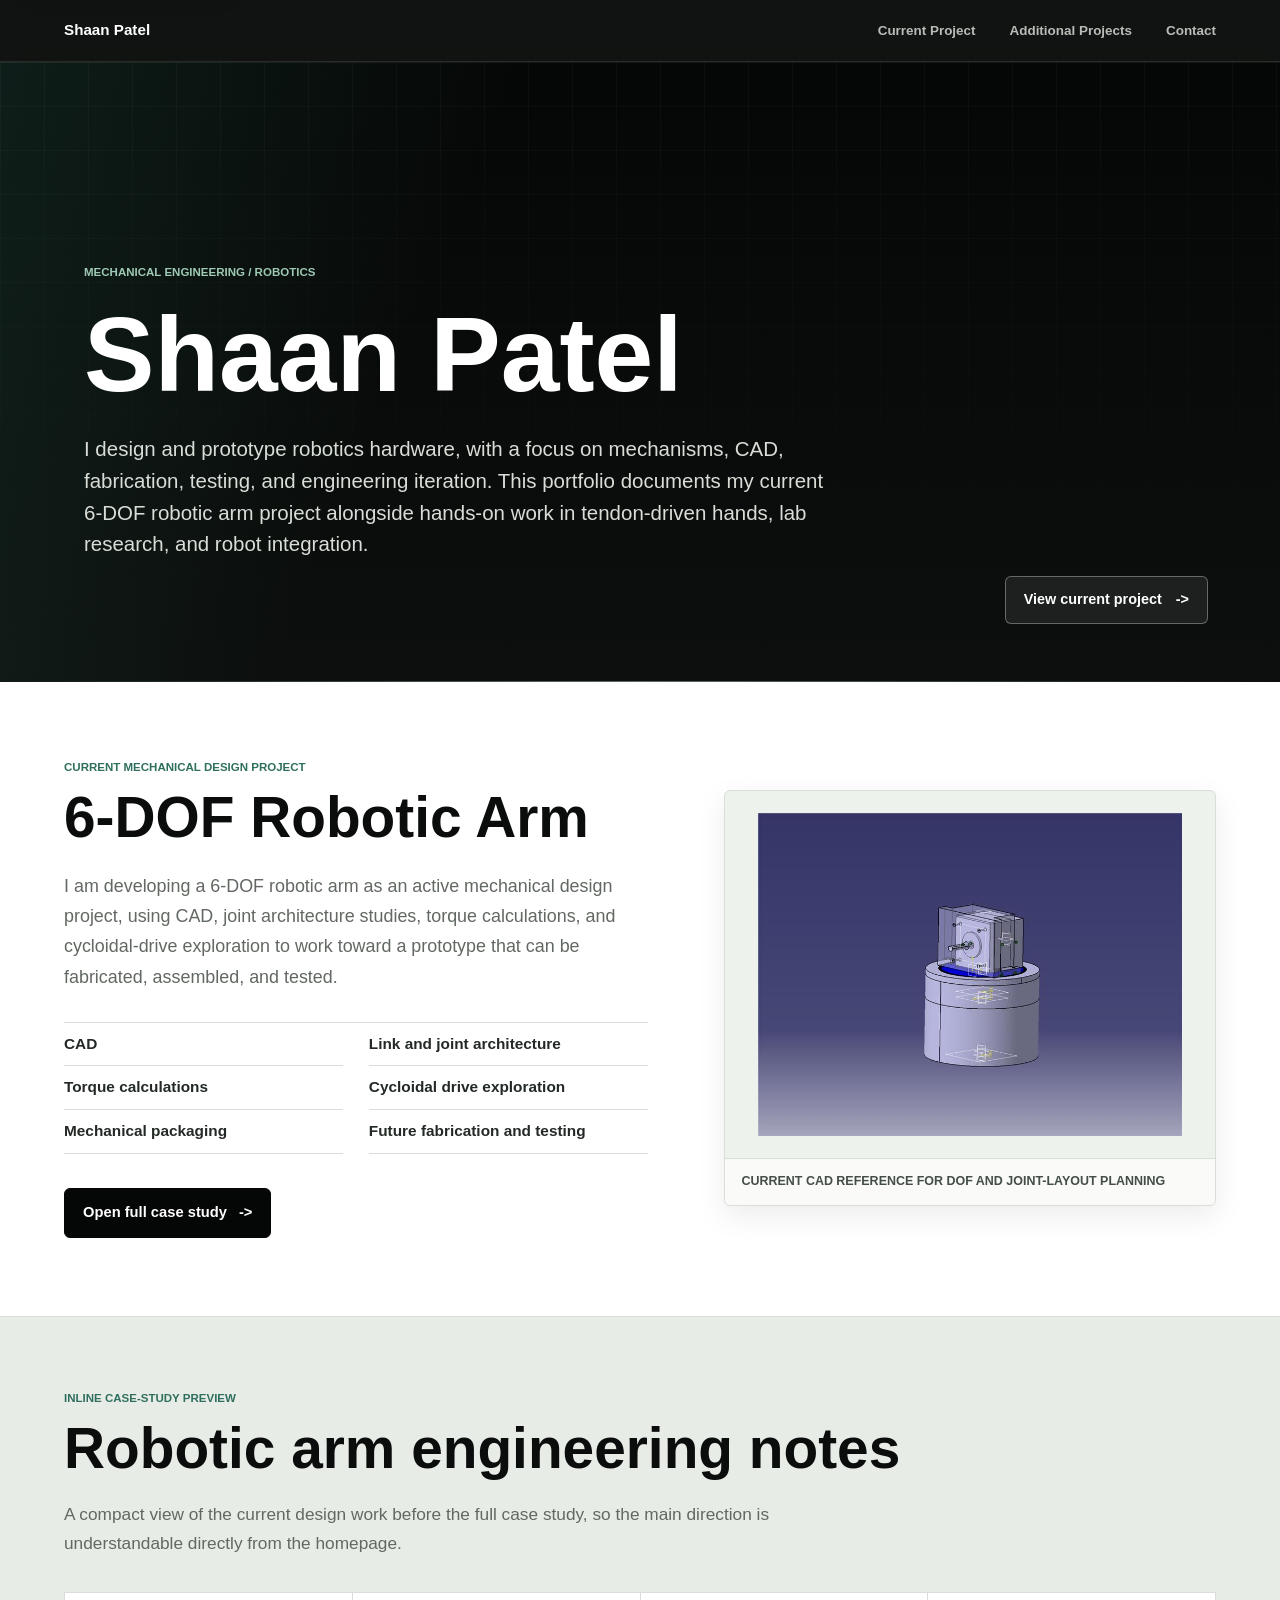
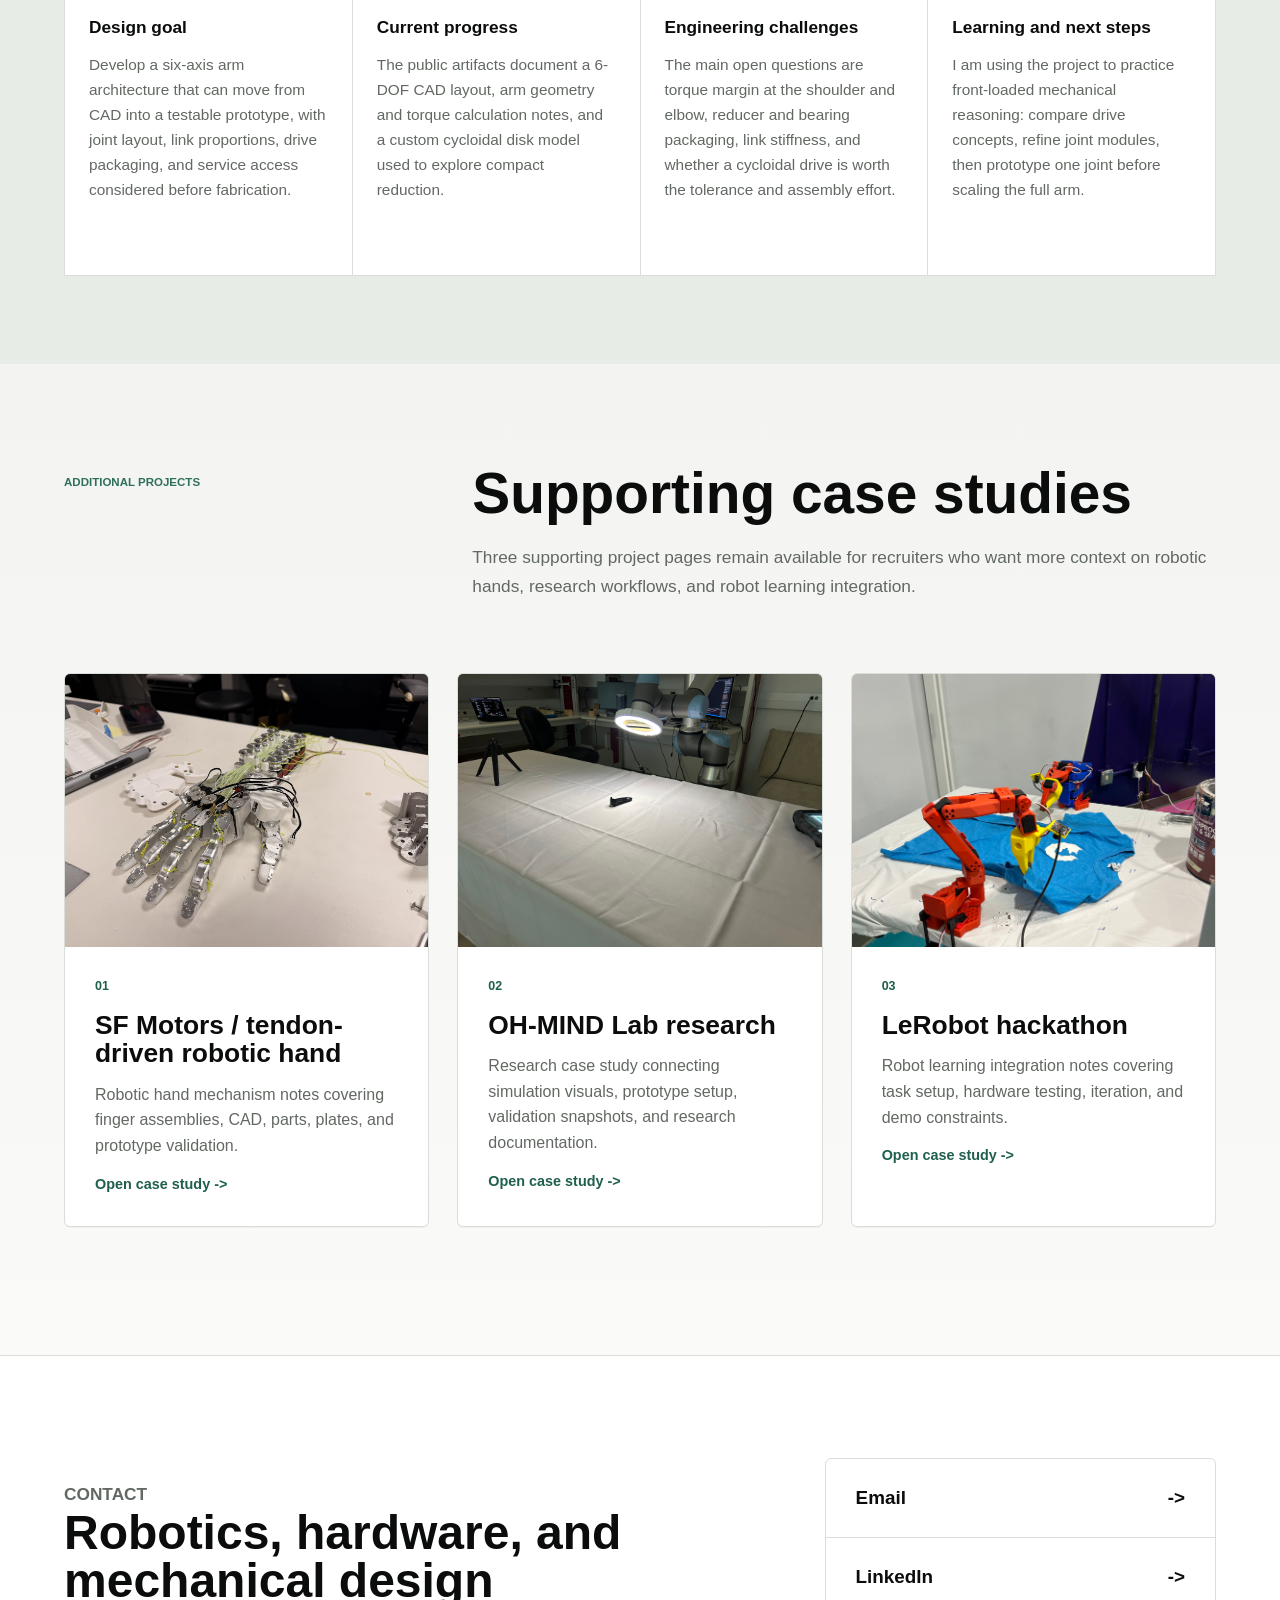
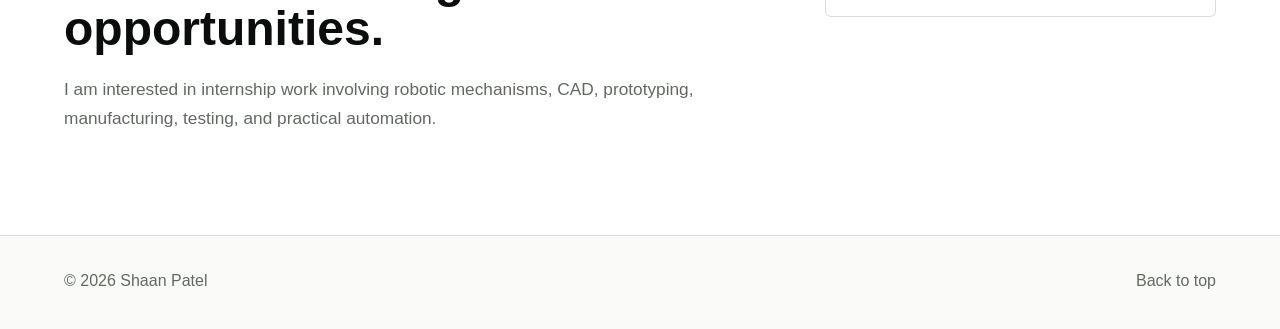
==== index.html @ ba76fd30 "fix skip link focus and soften current project wording" ====
<!doctype html>
<html lang="en">
  <head>
    <meta charset="utf-8">
    <meta name="viewport" content="width=device-width, initial-scale=1">
    <title>Shaan Patel | Robotics and Mechanical Engineering Portfolio</title>
    <meta
      name="description"
      content="Robotics and mechanical engineering portfolio for Summer 2026 internships, featuring a current 6-DOF robotic arm design study plus supporting robotic hand, lab research, and robot integration projects."
    >
    <meta name="author" content="Shaan Patel">
    <meta property="og:title" content="Shaan Patel Robotics and Mechanical Engineering Portfolio">
    <meta
      property="og:description"
      content="Project journal for robotics hardware, CAD, prototyping, manufacturing, testing, and robot mechanisms, led by a current 6-DOF robotic arm design study."
    >
    <meta property="og:type" content="website">
    <meta property="og:site_name" content="Shaan Patel Portfolio">
    <meta property="og:image" content="assets/robotic-arm-dof.png">
    <meta property="og:image:alt" content="CAD model showing the degree-of-freedom layout for a robotic arm">
    <meta name="twitter:card" content="summary_large_image">
    <meta name="twitter:title" content="Shaan Patel Robotics and Mechanical Engineering Portfolio">
    <meta
      name="twitter:description"
      content="Robotics hardware, CAD, prototyping, testing, and project case studies for mechanical engineering internships, led by a 6-DOF robotic arm design study."
    >
    <meta name="twitter:image" content="assets/robotic-arm-dof.png">
    <meta name="twitter:image:alt" content="CAD model showing the degree-of-freedom layout for a robotic arm">
    <link rel="stylesheet" href="styles.css?v=20260520-1">
  </head>
  <body class="home-page">
    <a class="skip-link" href="#featured-title">Skip to featured project</a>
    <header class="site-header dark-header" data-header>
      <a class="brand" href="#top" aria-label="Shaan Patel home">
        <span>Shaan Patel</span>
      </a>
      <nav class="nav-links" aria-label="Primary navigation">
        <a href="#featured-title">Current Project</a>
        <a href="#projects">Additional Projects</a>
        <a href="#contact">Contact</a>
      </nav>
    </header>

    <main id="top">
      <section class="intro intro-dark" aria-labelledby="intro-title">
        <div class="intro-copy">
          <p class="intro-label">Mechanical engineering / robotics </p>
          <h1 id="intro-title">Shaan Patel</h1>
          <p>
            I design and prototype robotics hardware, with a focus on
            mechanisms, CAD, fabrication, testing, and engineering iteration.
            This portfolio documents my current 6-DOF robotic arm project
            alongside hands-on work in tendon-driven hands, lab research, and
            robot integration.
          </p>
        </div>
        <a class="intro-cta" href="#featured-title">View current project <span aria-hidden="true">-&gt;</span></a>
      </section>

      <section class="featured-project" id="featured-project" tabindex="-1" aria-labelledby="featured-title">
        <div class="featured-project-inner">
          <div class="featured-project-copy">
            <p class="section-kicker">Current mechanical design project</p>
            <h2 id="featured-title" tabindex="-1">6-DOF Robotic Arm</h2>
            <p class="featured-summary">
              I am developing a 6-DOF robotic arm as an active mechanical design
              project, using CAD, joint architecture studies, torque
              calculations, and cycloidal-drive exploration to work toward a
              prototype that can be fabricated, assembled, and tested.
            </p>
            <ul class="focus-list" aria-label="Key engineering focus areas">
              <li>CAD</li>
              <li>Link and joint architecture</li>
              <li>Torque calculations</li>
              <li>Cycloidal drive exploration</li>
              <li>Mechanical packaging</li>
              <li>Future fabrication and testing</li>
            </ul>
            <a class="button-link" href="projects/robotic-arm.html">Open full case study <span aria-hidden="true">-&gt;</span></a>
          </div>

          <figure class="featured-project-figure">
            <img
              src="assets/robotic-arm-dof.png"
              alt="CAD model showing the degree-of-freedom layout for a 6-DOF robotic arm"
              decoding="async"
            >
            <figcaption>Current CAD reference for DOF and joint-layout planning</figcaption>
          </figure>
        </div>
      </section>

      <section class="mini-case-study" aria-labelledby="mini-case-title">
        <div class="mini-case-inner">
          <div class="mini-case-heading">
            <p class="section-kicker">Inline case-study preview</p>
            <h2 id="mini-case-title">Robotic arm engineering notes</h2>
            <p>
              A compact view of the current design work before the full case
              study, so the main direction is understandable directly from the
              homepage.
            </p>
          </div>

          <div class="mini-case-grid">
            <article class="mini-case-item">
              <h3>Design goal</h3>
              <p>
                Develop a six-axis arm architecture that can move from CAD into
                a testable prototype, with joint layout, link proportions, drive
                packaging, and service access considered before fabrication.
              </p>
            </article>

            <article class="mini-case-item">
              <h3>Current progress</h3>
              <p>
                The public artifacts document a 6-DOF CAD layout, arm geometry
                and torque calculation notes, and a custom cycloidal disk model
                used to explore compact reduction.
              </p>
            </article>

            <article class="mini-case-item">
              <h3>Engineering challenges</h3>
              <p>
                The main open questions are torque margin at the shoulder and
                elbow, reducer and bearing packaging, link stiffness, and whether
                a cycloidal drive is worth the tolerance and assembly effort.
              </p>
            </article>

            <article class="mini-case-item">
              <h3>Learning and next steps</h3>
              <p>
                I am using the project to practice front-loaded mechanical
                reasoning: compare drive concepts, refine joint modules, then
                prototype one joint before scaling the full arm.
              </p>
            </article>
          </div>
        </div>
      </section>

      <section class="project-hub" id="projects" tabindex="-1" aria-labelledby="projects-title">
        <div class="section-heading">
          <p class="section-kicker">Additional projects</p>
          <h2 id="projects-title">Supporting case studies</h2>
          <p>
            Three supporting project pages remain available for recruiters who
            want more context on robotic hands, research workflows, and robot
            learning integration.
          </p>
        </div>

        <div class="project-card-grid">
          <a
            class="project-card"
            href="projects/sf-motors.html"
            aria-labelledby="sf-motors-card-title"
            aria-describedby="sf-motors-card-summary"
          >
            <figure>
              <img
                src="assets/sf-motors-prototype.png"
                alt="Tendon-driven robotic hand prototype on a workbench"
                loading="lazy"
                decoding="async"
              >
            </figure>
            <div class="project-card-copy">
              <span class="project-index">01</span>
              <h3 id="sf-motors-card-title">SF Motors / tendon-driven robotic hand</h3>
              <p id="sf-motors-card-summary">Robotic hand mechanism notes covering finger assemblies, CAD, parts, plates, and prototype validation.</p>
              <span class="project-card-link">Open case study <span aria-hidden="true">-&gt;</span></span>
            </div>
          </a>

          <a
            class="project-card"
            href="projects/omni-lab.html"
            aria-labelledby="omni-lab-card-title"
            aria-describedby="omni-lab-card-summary"
          >
            <figure>
              <img
                src="assets/IMG_1234.jpg"
                alt="Robot workcell prototype setup for OH-MIND Lab research"
                loading="lazy"
                decoding="async"
              >
            </figure>
            <div class="project-card-copy">
              <span class="project-index">02</span>
              <h3 id="omni-lab-card-title">OH-MIND Lab research</h3>
              <p id="omni-lab-card-summary">Research case study connecting simulation visuals, prototype setup, validation snapshots, and research documentation.</p>
              <span class="project-card-link">Open case study <span aria-hidden="true">-&gt;</span></span>
            </div>
          </a>

          <a
            class="project-card"
            href="projects/lerobot-hackathon.html"
            aria-labelledby="lerobot-card-title"
            aria-describedby="lerobot-card-summary"
          >
            <figure>
              <img
                src="assets/IMG_9678.jpg"
                alt="Robot arm workspace used for a LeRobot hackathon task setup"
                loading="lazy"
                decoding="async"
              >
            </figure>
            <div class="project-card-copy">
              <span class="project-index">03</span>
              <h3 id="lerobot-card-title">LeRobot hackathon</h3>
              <p id="lerobot-card-summary">Robot learning integration notes covering task setup, hardware testing, iteration, and demo constraints.</p>
              <span class="project-card-link">Open case study <span aria-hidden="true">-&gt;</span></span>
            </div>
          </a>
        </div>
      </section>

      <section class="contact-section" id="contact" aria-labelledby="contact-title">
        <div class="contact-grid">
          <div>
            <p class="section-kicker">Contact</p>
            <h2 id="contact-title">Robotics, hardware, and mechanical design opportunities.</h2>
            <p>
              I am interested in internship work involving robotic mechanisms,
              CAD, prototyping, manufacturing, testing, and practical automation.
            </p>
          </div>
          <div class="contact-links" aria-label="Contact links">
            <a href="mailto:patel.shaan@gmail.com" aria-label="Email Shaan Patel">Email <span aria-hidden="true">-&gt;</span></a>
            <a
              href="https://www.linkedin.com/in/shaan-patel-278252281/"
              target="_blank"
              rel="noopener noreferrer"
              aria-label="Shaan Patel on LinkedIn, opens in a new tab"
            >LinkedIn <span aria-hidden="true">-&gt;</span></a>
          </div>
        </div>
      </section>
    </main>

    <footer>
      <p>&copy; 2026 Shaan Patel</p>
      <a href="#top">Back to top</a>
    </footer>

    <script src="script.js?v=20260504-1"></script>
  </body>
</html>
---- styles.css ----
:root {
  color-scheme: light;
  --bg: #f3f4f1;
  --bg-alt: #e8ece7;
  --paper: #ffffff;
  --paper-soft: #fafbf8;
  --ink: #0b0d0c;
  --ink-soft: #232925;
  --muted: #626862;
  --muted-strong: #444d47;
  --line: #d9dfd8;
  --line-strong: #c2cbc2;
  --dark: #050706;
  --dark-soft: #111511;
  --dark-panel: #151a16;
  --dark-muted: #b7bdb6;
  --accent: #2f6f5e;
  --accent-strong: #1f5f4d;
  --accent-soft: #dce9e2;
  --shadow: 0 18px 44px rgba(11, 13, 12, 0.12);
  --shadow-soft: 0 10px 30px rgba(11, 13, 12, 0.08);
  --sans: Inter, Roboto, Arial, Helvetica, sans-serif;
  --page: 1240px;
  --measure: 72ch;
  --radius: 6px;
}

* {
  box-sizing: border-box;
}

html {
  scroll-behavior: smooth;
}

body {
  margin: 0;
  color: var(--ink);
  background: var(--bg);
  font-family: var(--sans);
  line-height: 1.6;
  text-rendering: optimizeLegibility;
  -webkit-font-smoothing: antialiased;
}

a {
  color: inherit;
}

a:focus-visible {
  outline: 3px solid var(--accent);
  outline-offset: 4px;
}

[tabindex="-1"]:focus {
  outline: none;
}

#featured-project,
#featured-title,
#projects,
#case-content {
  scroll-margin-top: 84px;
}

#featured-title {
  scroll-margin-top: 148px;
}

img {
  display: block;
  max-width: 100%;
}

.skip-link {
  position: fixed;
  top: 12px;
  left: clamp(16px, 4vw, 32px);
  z-index: 100;
  transform: translateY(-160%);
  border: 2px solid var(--accent);
  border-radius: var(--radius);
  padding: 10px 14px;
  color: var(--ink);
  background: var(--paper);
  box-shadow: var(--shadow-soft);
  font-size: 0.9rem;
  font-weight: 780;
  text-decoration: none;
}

.skip-link:focus-visible {
  transform: translateY(0);
}

.site-header {
  position: sticky;
  top: 0;
  z-index: 30;
  display: flex;
  align-items: center;
  justify-content: space-between;
  gap: 24px;
  min-height: 62px;
  padding: 0 clamp(20px, 5vw, 72px);
  border-bottom: 1px solid rgba(255, 255, 255, 0.1);
  color: #fff;
  background: rgba(5, 7, 6, 0.95);
  box-shadow: 0 1px 0 rgba(255, 255, 255, 0.04) !important;
  backdrop-filter: blur(16px);
}

.brand,
.nav-links a,
footer a,
.project-card,
.back-link,
.footer-link {
  text-decoration: none;
}

.brand {
  font-size: 0.95rem;
  font-weight: 750;
}

.nav-links {
  display: flex;
  flex-wrap: wrap;
  justify-content: flex-end;
  gap: clamp(18px, 3vw, 34px);
}

.nav-links a {
  color: var(--dark-muted);
  font-size: 0.84rem;
  font-weight: 750;
}

.nav-links a:hover,
.nav-links a:focus-visible {
  color: #fff;
}

.intro {
  position: relative;
  display: grid;
  min-height: clamp(560px, 76vh, 760px);
  overflow: hidden;
  isolation: isolate;
}

.intro-dark {
  color: #fff;
  background:
    linear-gradient(112deg, rgba(47, 111, 94, 0.22), transparent 34%),
    linear-gradient(180deg, #050706 0%, #0c0f0d 100%);
}

.intro-dark::before,
.case-header::before {
  position: absolute;
  inset: 0;
  z-index: -1;
  content: "";
  background-image:
    linear-gradient(rgba(255, 255, 255, 0.035) 1px, transparent 1px),
    linear-gradient(90deg, rgba(255, 255, 255, 0.035) 1px, transparent 1px);
  background-size: 44px 44px;
  mask-image: linear-gradient(180deg, rgba(0, 0, 0, 0.9), transparent 86%);
  pointer-events: none;
}

.intro-dark::after {
  position: absolute;
  right: 0;
  bottom: 0;
  left: 0;
  height: 1px;
  content: "";
  background: linear-gradient(90deg, transparent, rgba(191, 224, 207, 0.45), transparent);
}

.intro-copy {
  position: relative;
  z-index: 1;
  align-self: end;
  width: min(100%, var(--page));
  margin: 0 auto;
  padding: clamp(82px, 12vw, 136px) clamp(22px, 5vw, 72px) clamp(88px, 10vw, 122px);
}

.intro-label,
.section-kicker {
  margin: 0;
  color: var(--accent);
  font-size: 0.72rem;
  font-weight: 850;
  letter-spacing: 0;
  text-transform: uppercase;
}

.intro-dark .intro-label {
  color: #9ec9b5;
}

.intro h1,
.case-title h1 {
  max-width: 980px;
  margin: 0;
  font-size: 6.6rem;
  font-weight: 680;
  letter-spacing: 0;
  line-height: 0.96;
}

.intro h1 {
  margin-top: 22px;
}

.section-heading h2,
.contact-section h2 {
  margin: 0;
  font-size: 3.55rem;
  font-weight: 680;
  letter-spacing: 0;
  line-height: 1;
}

.intro p:not(.intro-label) {
  max-width: 760px;
  margin: 28px 0 0;
  color: #d9ddd7;
  font-size: 1.28rem;
  line-height: 1.55;
}

.intro-cta {
  position: absolute;
  right: clamp(22px, 6vw, 72px);
  bottom: clamp(28px, 5vw, 58px);
  z-index: 1;
  display: inline-flex;
  align-items: center;
  gap: 14px;
  min-height: 48px;
  border: 1px solid rgba(255, 255, 255, 0.32);
  border-radius: var(--radius);
  padding: 0 18px;
  color: #fff;
  background: rgba(255, 255, 255, 0.08);
  font-size: 0.9rem;
  font-weight: 780;
  text-decoration: none;
  transition: background 160ms ease, border-color 160ms ease, transform 160ms ease;
}

.intro-cta:hover,
.intro-cta:focus-visible {
  border-color: rgba(191, 224, 207, 0.68);
  background: rgba(255, 255, 255, 0.14);
  transform: translateY(-1px);
}

.home-page .intro {
  min-height: 620px;
}

.project-hub,
.featured-project,
.mini-case-study,
.contact-section,
footer,
.case-header,
.case-hero,
.case-content,
.case-footer {
  padding-inline: clamp(20px, 5vw, 72px);
}

.featured-project {
  padding-top: 76px;
  padding-bottom: 78px;
  border-bottom: 1px solid var(--line);
  background: var(--paper);
}

.featured-project-inner {
  display: grid;
  grid-template-columns: minmax(0, 0.95fr) minmax(320px, 0.8fr);
  gap: clamp(30px, 6vw, 78px);
  align-items: center;
  width: min(100%, var(--page));
  margin: 0 auto;
}

.featured-project-copy h2,
.mini-case-heading h2 {
  margin: 14px 0 0;
  font-size: 3.55rem;
  font-weight: 680;
  letter-spacing: 0;
  line-height: 1;
}

.featured-summary {
  max-width: 720px;
  margin: 24px 0 0;
  color: var(--muted);
  font-size: 1.12rem;
  line-height: 1.68;
}

.focus-list {
  display: grid;
  grid-template-columns: repeat(2, minmax(0, 1fr));
  gap: 0 26px;
  max-width: 720px;
  margin: 30px 0 0;
  padding: 0;
  list-style: none;
  border-top: 1px solid var(--line);
}

.focus-list li {
  min-width: 0;
  border-bottom: 1px solid var(--line);
  padding: 11px 0;
  color: var(--ink-soft);
  font-size: 0.96rem;
  font-weight: 720;
  line-height: 1.35;
}

.button-link {
  display: inline-flex;
  align-items: center;
  gap: 12px;
  min-height: 50px;
  margin-top: 34px;
  border: 1px solid var(--dark);
  border-radius: var(--radius);
  padding: 0 18px;
  color: #fff;
  background: var(--dark);
  font-size: 0.92rem;
  font-weight: 780;
  text-decoration: none;
  transition: background 160ms ease, border-color 160ms ease, transform 160ms ease;
}

.button-link:hover,
.button-link:focus-visible {
  border-color: var(--accent-strong);
  background: var(--accent-strong);
  transform: translateY(-1px);
}

.featured-project-figure {
  min-width: 0;
  margin: 0;
  overflow: hidden;
  border: 1px solid var(--line);
  border-radius: var(--radius);
  background: #eef2ed;
  box-shadow: var(--shadow-soft);
}

.featured-project-figure img {
  width: 100%;
  aspect-ratio: 4 / 3;
  padding: 22px;
  object-fit: contain;
}

.featured-project-figure figcaption {
  border-top: 1px solid var(--line);
  padding: 13px 16px;
  color: var(--muted-strong);
  background: var(--paper-soft);
  font-size: 0.78rem;
  font-weight: 800;
  letter-spacing: 0;
  text-transform: uppercase;
}

.mini-case-study {
  padding-top: 72px;
  padding-bottom: 88px;
  background: var(--bg-alt);
}

.mini-case-inner {
  width: min(100%, var(--page));
  margin: 0 auto;
}

.mini-case-heading {
  max-width: 840px;
}

.mini-case-heading p:not(.section-kicker) {
  max-width: 760px;
  margin: 22px 0 0;
  color: var(--muted);
  font-size: 1.08rem;
  line-height: 1.68;
}

.mini-case-grid {
  display: grid;
  grid-template-columns: repeat(4, minmax(0, 1fr));
  gap: 1px;
  margin-top: 34px;
  border: 1px solid var(--line);
  background: var(--line);
}

.mini-case-item {
  min-width: 0;
  min-height: 282px;
  padding: 24px;
  background: var(--paper);
}

.mini-case-item h3 {
  margin: 0;
  color: var(--ink);
  font-size: 1.08rem;
  font-weight: 760;
  letter-spacing: 0;
  line-height: 1.18;
}

.mini-case-item p {
  margin: 16px 0 0;
  color: var(--muted);
  font-size: 0.96rem;
  line-height: 1.62;
}

.project-hub {
  padding-top: clamp(62px, 8vw, 104px);
  padding-bottom: clamp(72px, 10vw, 128px);
  background:
    linear-gradient(180deg, var(--bg) 0%, var(--paper-soft) 100%);
}

.section-heading {
  display: grid;
  grid-template-columns: minmax(160px, 0.3fr) minmax(0, 0.7fr);
  grid-template-areas:
    "kicker title"
    ". copy";
  row-gap: 20px;
  column-gap: clamp(28px, 7vw, 96px);
  align-items: start;
  width: min(100%, var(--page));
  margin: 0 auto;
}

.section-heading .section-kicker {
  grid-area: kicker;
  padding-top: 0.42rem;
}

.section-heading h2 {
  grid-area: title;
}

.section-heading p:not(.section-kicker) {
  grid-area: copy;
  max-width: 760px;
  margin: 0;
}

.section-heading p:not(.section-kicker),
.contact-section p,
.case-summary,
.case-section p,
.gallery-note {
  color: var(--muted);
  font-size: 1.08rem;
  line-height: 1.68;
}

.project-card-grid {
  display: grid;
  grid-template-columns: repeat(3, minmax(0, 1fr));
  gap: clamp(18px, 3vw, 28px);
  width: min(100%, var(--page));
  margin: clamp(38px, 6vw, 72px) auto 0;
}

.project-card {
  display: grid;
  grid-template-rows: auto 1fr;
  min-height: 0;
  overflow: hidden;
  border: 1px solid var(--line);
  border-radius: var(--radius);
  color: var(--ink);
  background: var(--paper);
  box-shadow: 0 1px 0 rgba(11, 13, 12, 0.04);
  transition: transform 180ms ease, box-shadow 180ms ease, border-color 180ms ease;
}

.project-card:hover,
.project-card:focus-visible {
  border-color: rgba(47, 111, 94, 0.52);
  box-shadow: var(--shadow);
  transform: translateY(-3px);
}

.project-card figure {
  min-width: 0;
  min-height: 0;
  margin: 0;
  background:
    linear-gradient(135deg, rgba(47, 111, 94, 0.08), transparent 52%),
    #eef2ed;
}

.project-card figure {
  aspect-ratio: 4 / 3;
}

.project-card img {
  width: 100%;
  height: 100%;
  object-fit: cover;
}

.project-card-copy {
  display: grid;
  gap: 14px;
  align-content: start;
  min-height: 0;
  padding: clamp(22px, 3vw, 30px);
  min-height: 250px;
}

.project-index {
  color: var(--accent-strong);
  font-size: 0.78rem;
  font-weight: 850;
  letter-spacing: 0;
}

.project-card h3 {
  max-width: 620px;
  margin: 0;
  font-size: 1.65rem;
  font-weight: 680;
  letter-spacing: 0;
  line-height: 1.08;
}

.project-card p {
  max-width: 560px;
  margin: 0;
  color: var(--muted);
  font-size: 1rem;
  line-height: 1.6;
}

.project-card-link,
.footer-link,
.back-link {
  color: var(--accent-strong);
  font-size: 0.9rem;
  font-weight: 780;
}

.project-card-link {
  align-self: end;
  margin-top: auto;
}

.contact-section {
  padding-top: clamp(64px, 8vw, 102px);
  padding-bottom: clamp(64px, 8vw, 102px);
  border-top: 1px solid var(--line);
  background: var(--paper);
}

.contact-grid {
  display: grid;
  grid-template-columns: minmax(280px, 0.72fr) minmax(260px, 0.42fr);
  gap: clamp(28px, 7vw, 92px);
  align-items: start;
  width: min(100%, var(--page));
  margin: 0 auto;
}

.contact-section h2 {
  max-width: 900px;
  font-size: 3rem;
}

.contact-section p {
  max-width: 660px;
  margin: 22px 0 0;
}

.contact-links {
  display: grid;
  gap: 1px;
  overflow: hidden;
  border: 1px solid var(--line);
  border-radius: var(--radius);
  background: var(--line);
}

.contact-links a {
  display: flex;
  align-items: center;
  justify-content: space-between;
  gap: 20px;
  min-height: 78px;
  padding: 0 clamp(18px, 3vw, 30px);
  color: var(--ink);
  background: var(--paper);
  font-size: 1.18rem;
  font-weight: 680;
  text-decoration: none;
  transition: color 160ms ease, background 160ms ease;
}

.contact-links a:hover,
.contact-links a:focus-visible {
  color: #fff;
  background: var(--dark);
}

footer {
  display: flex;
  justify-content: space-between;
  gap: 24px;
  padding-top: 32px;
  padding-bottom: 36px;
  border-top: 1px solid var(--line);
  color: var(--muted);
  background: var(--paper-soft);
}

footer p {
  margin: 0;
}

.case-page {
  background: var(--paper);
}

.case-header {
  position: relative;
  display: grid;
  gap: clamp(34px, 6vw, 72px);
  padding-top: clamp(24px, 5vw, 50px);
  padding-bottom: clamp(42px, 7vw, 86px);
  border-bottom: 1px solid rgba(255, 255, 255, 0.12);
  color: #fff;
  background:
    linear-gradient(112deg, rgba(47, 111, 94, 0.12), transparent 36%),
    var(--dark);
  isolation: isolate;
}

.case-header > * {
  position: relative;
  z-index: 1;
}

.case-nav,
.case-title,
.project-meta {
  width: min(100%, var(--page));
  margin-right: auto;
  margin-left: auto;
}

.case-nav {
  display: flex;
  align-items: center;
  justify-content: space-between;
  gap: 24px;
}

.case-nav .brand {
  color: #fff;
}

.back-link {
  color: #bfe0cf;
}

.case-title {
  display: grid;
  grid-template-columns: minmax(280px, 0.72fr) minmax(280px, 0.44fr);
  gap: clamp(28px, 7vw, 96px);
  align-items: end;
}

.case-title h1 {
  margin-top: 22px;
  font-size: 5.9rem;
}

.case-summary {
  max-width: 620px;
  margin: 0;
  color: var(--dark-muted);
}

.project-meta {
  display: grid;
  grid-template-columns: repeat(5, minmax(0, 1fr));
  gap: 1px;
  margin-top: -4px;
  border: 1px solid rgba(255, 255, 255, 0.16);
  background: rgba(255, 255, 255, 0.16);
}

.project-meta div {
  min-width: 0;
  padding: 18px;
  background: rgba(17, 21, 17, 0.96);
}

.project-meta dt {
  margin: 0 0 9px;
  color: var(--dark-muted);
  font-size: 0.7rem;
  font-weight: 850;
  letter-spacing: 0;
  text-transform: uppercase;
}

.project-meta dd {
  margin: 0;
  color: #fff;
  font-size: 0.92rem;
  font-weight: 650;
  line-height: 1.38;
}

.case-hero {
  padding-top: clamp(30px, 5vw, 58px);
  padding-bottom: clamp(34px, 6vw, 70px);
  background: var(--bg);
}

.case-hero figure {
  max-width: var(--page);
  margin: 0 auto;
  overflow: hidden;
  border: 1px solid var(--line);
  border-radius: var(--radius);
  background: #eef2ed;
  box-shadow: var(--shadow-soft);
}

.case-hero img {
  width: 100%;
  max-height: 690px;
  padding: clamp(12px, 2vw, 24px);
  object-fit: contain;
}

.case-hero figcaption,
.gallery-item figcaption {
  border-top: 1px solid var(--line);
  padding: 13px 16px;
  color: var(--muted-strong);
  background: var(--paper-soft);
  font-size: 0.78rem;
  font-weight: 800;
  letter-spacing: 0;
  text-transform: uppercase;
}

.case-content {
  display: grid;
  gap: 0;
  max-width: 1120px;
  margin: 0 auto;
  padding-top: clamp(36px, 6vw, 72px);
  padding-bottom: clamp(56px, 8vw, 104px);
  background: transparent;
}

.case-section,
.gallery-section {
  display: grid;
  grid-template-columns: minmax(190px, 0.31fr) minmax(0, 0.69fr);
  gap: clamp(24px, 5vw, 76px);
  padding: clamp(34px, 5vw, 58px) 0;
  border-top: 1px solid var(--line);
  background: transparent;
}

.case-section:first-child {
  border-top: 0;
  padding-top: 0;
}

.case-section h2,
.gallery-section h2 {
  margin: 0;
  color: var(--ink);
  font-size: 1.6rem;
  font-weight: 720;
  letter-spacing: 0;
  line-height: 1.12;
}

.case-section p {
  max-width: var(--measure);
  margin: 0;
}

.placeholder-note {
  color: #4b5751;
  background: var(--accent-soft);
}

.gallery-copy {
  display: grid;
  gap: 20px;
}

.gallery-note {
  max-width: var(--measure);
  margin: 0;
}

.gallery-grid {
  display: grid;
  grid-template-columns: repeat(2, minmax(0, 1fr));
  gap: 18px;
}

.gallery-item {
  min-width: 0;
  margin: 0;
  overflow: hidden;
  border: 1px solid var(--line);
  border-radius: var(--radius);
  background: #eef2ed;
}

.gallery-item img {
  width: 100%;
  aspect-ratio: 4 / 3;
  padding: 12px;
  object-fit: contain;
}

.gallery-item figcaption {
  background: var(--paper);
}

.case-footer {
  display: flex;
  justify-content: space-between;
  gap: 18px;
  padding-top: 30px;
  padding-bottom: 36px;
  border-top: 1px solid var(--line);
  background: var(--bg);
}

@media (max-width: 1180px) {
  .intro h1 {
    font-size: 5.6rem;
  }

  .case-title h1 {
    font-size: 5rem;
  }

  .featured-project-inner {
    grid-template-columns: 1fr;
  }

  .featured-project-figure {
    max-width: 780px;
  }

  .mini-case-grid {
    grid-template-columns: repeat(2, minmax(0, 1fr));
  }

  .project-card-grid {
    grid-template-columns: repeat(2, minmax(0, 1fr));
  }

  .project-meta {
    grid-template-columns: repeat(3, minmax(0, 1fr));
  }
}

@media (max-width: 980px) {
  .section-heading,
  .contact-grid,
  .case-title,
  .case-section,
  .gallery-section {
    grid-template-columns: 1fr;
  }

  .section-heading {
    grid-template-areas:
      "kicker"
      "title"
      "copy";
  }

  .section-heading .section-kicker {
    padding-top: 0;
  }

  .intro h1,
  .case-title h1 {
    font-size: 4.5rem;
  }

  .section-heading h2 {
    font-size: 3rem;
  }

  .featured-project-copy h2,
  .mini-case-heading h2 {
    font-size: 3rem;
  }

  .case-summary {
    max-width: var(--measure);
  }

  .case-section,
  .gallery-section {
    gap: 16px;
  }
}

@media (max-width: 760px) {
  .site-header {
    min-height: 58px;
    padding-top: 14px;
    padding-bottom: 14px;
  }

  .nav-links {
    gap: 16px;
  }

  .intro {
    min-height: 620px;
  }

  .home-page .intro {
    min-height: 560px;
  }

  .intro-copy {
    padding-top: 86px;
    padding-bottom: 116px;
  }

  .intro h1,
  .case-title h1 {
    font-size: 3.55rem;
    line-height: 1;
  }

  .intro p:not(.intro-label) {
    font-size: 1.06rem;
  }

  .intro-cta {
    right: auto;
    left: 22px;
  }

  .section-heading h2,
  .contact-section h2,
  .featured-project-copy h2,
  .mini-case-heading h2 {
    font-size: 2.35rem;
  }

  .featured-project {
    padding-top: 54px;
    padding-bottom: 58px;
  }

  .mini-case-study {
    padding-top: 54px;
    padding-bottom: 64px;
  }

  .focus-list,
  .mini-case-grid,
  .project-card-grid {
    grid-template-columns: 1fr;
  }

  .project-card h3 {
    font-size: 1.55rem;
    line-height: 1.1;
  }

  .project-card-copy {
    min-height: 0;
  }

  .project-meta,
  .gallery-grid {
    grid-template-columns: 1fr;
  }

  .case-header {
    gap: 28px;
  }

  .case-nav,
  footer,
  .case-footer {
    align-items: flex-start;
    flex-direction: column;
  }

  .case-section,
  .gallery-section {
    padding: 32px 0;
  }

  .case-hero img,
  .gallery-item img {
    padding: 10px;
  }
}

@media (max-width: 420px) {
  .brand {
    font-size: 0.9rem;
  }

  .nav-links a,
  .back-link {
    font-size: 0.8rem;
  }

  .intro h1,
  .case-title h1 {
    font-size: 3rem;
  }

  .project-card-copy {
    padding: 20px;
  }

  .project-meta div {
    padding: 16px;
  }
}

@media (prefers-reduced-motion: reduce) {
  *,
  *::before,
  *::after {
    scroll-behavior: auto !important;
    transition-duration: 0.01ms !important;
    animation-duration: 0.01ms !important;
    animation-iteration-count: 1 !important;
  }
}
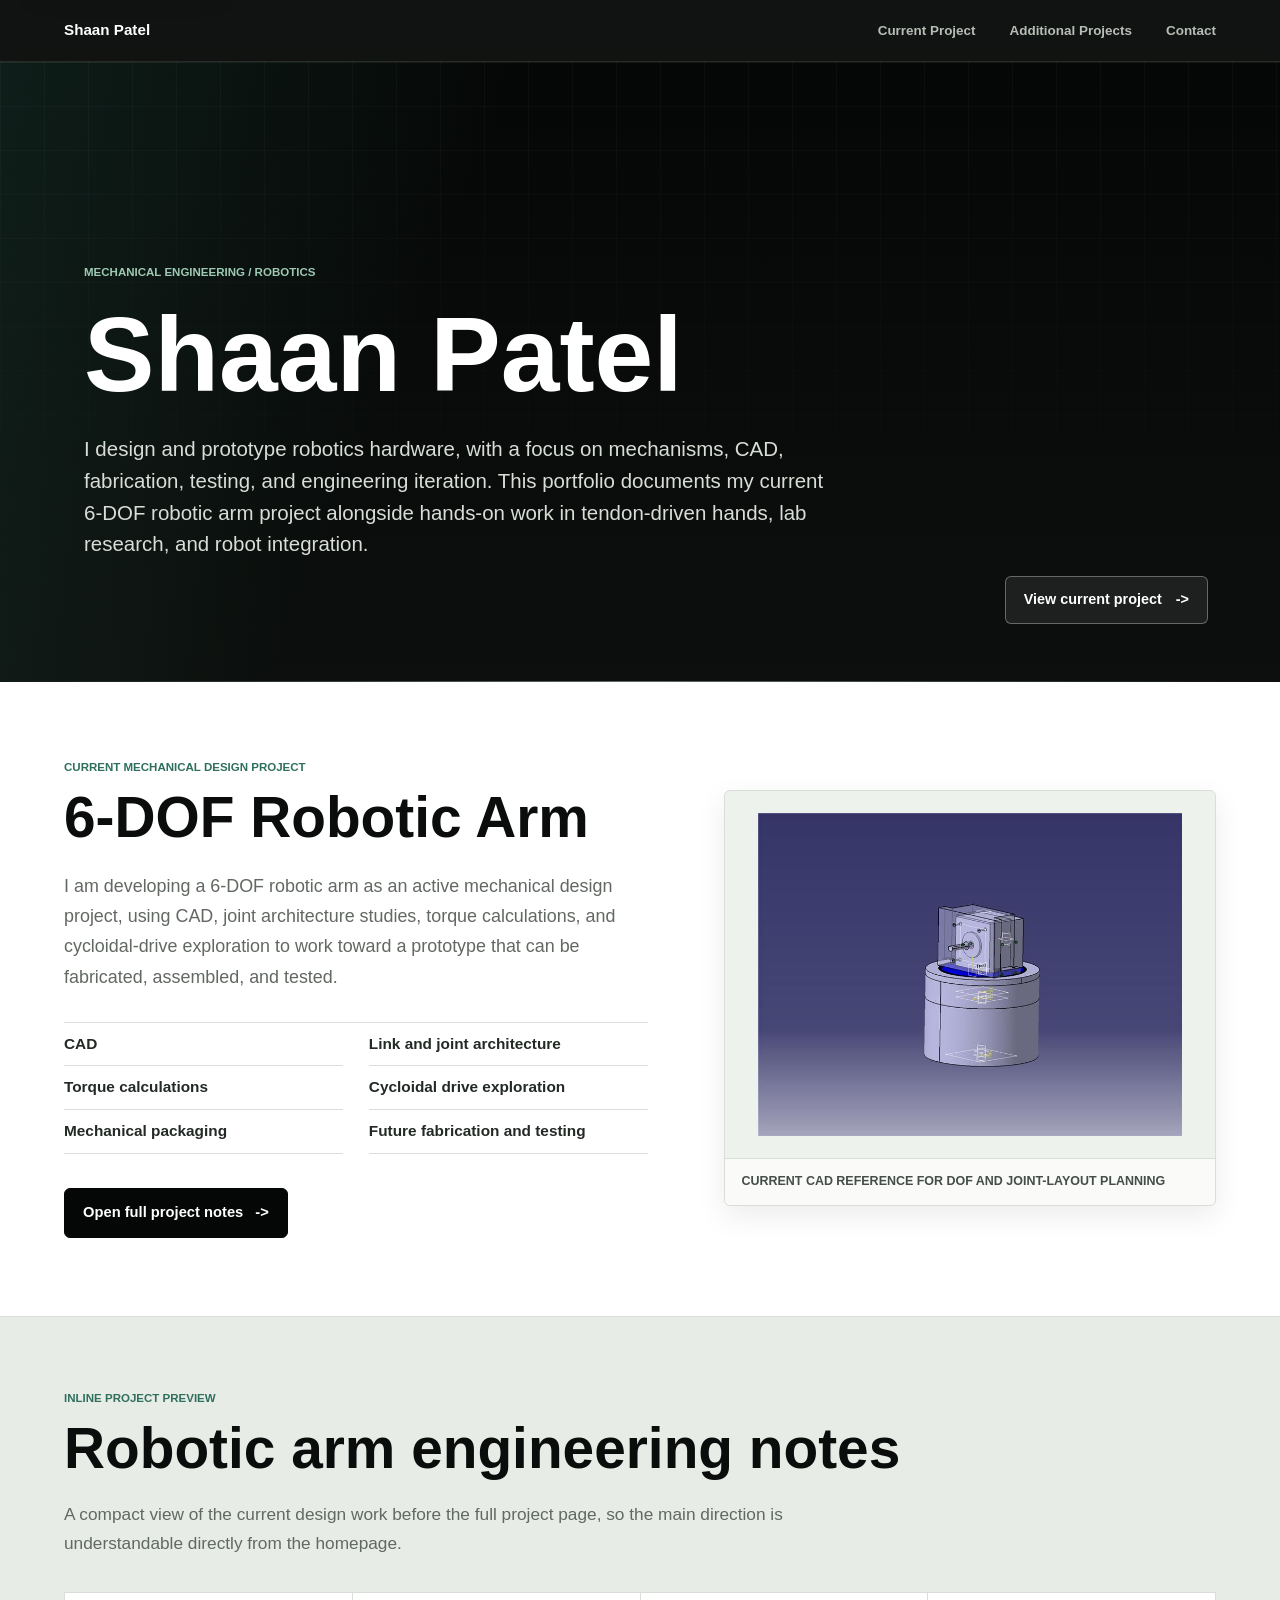
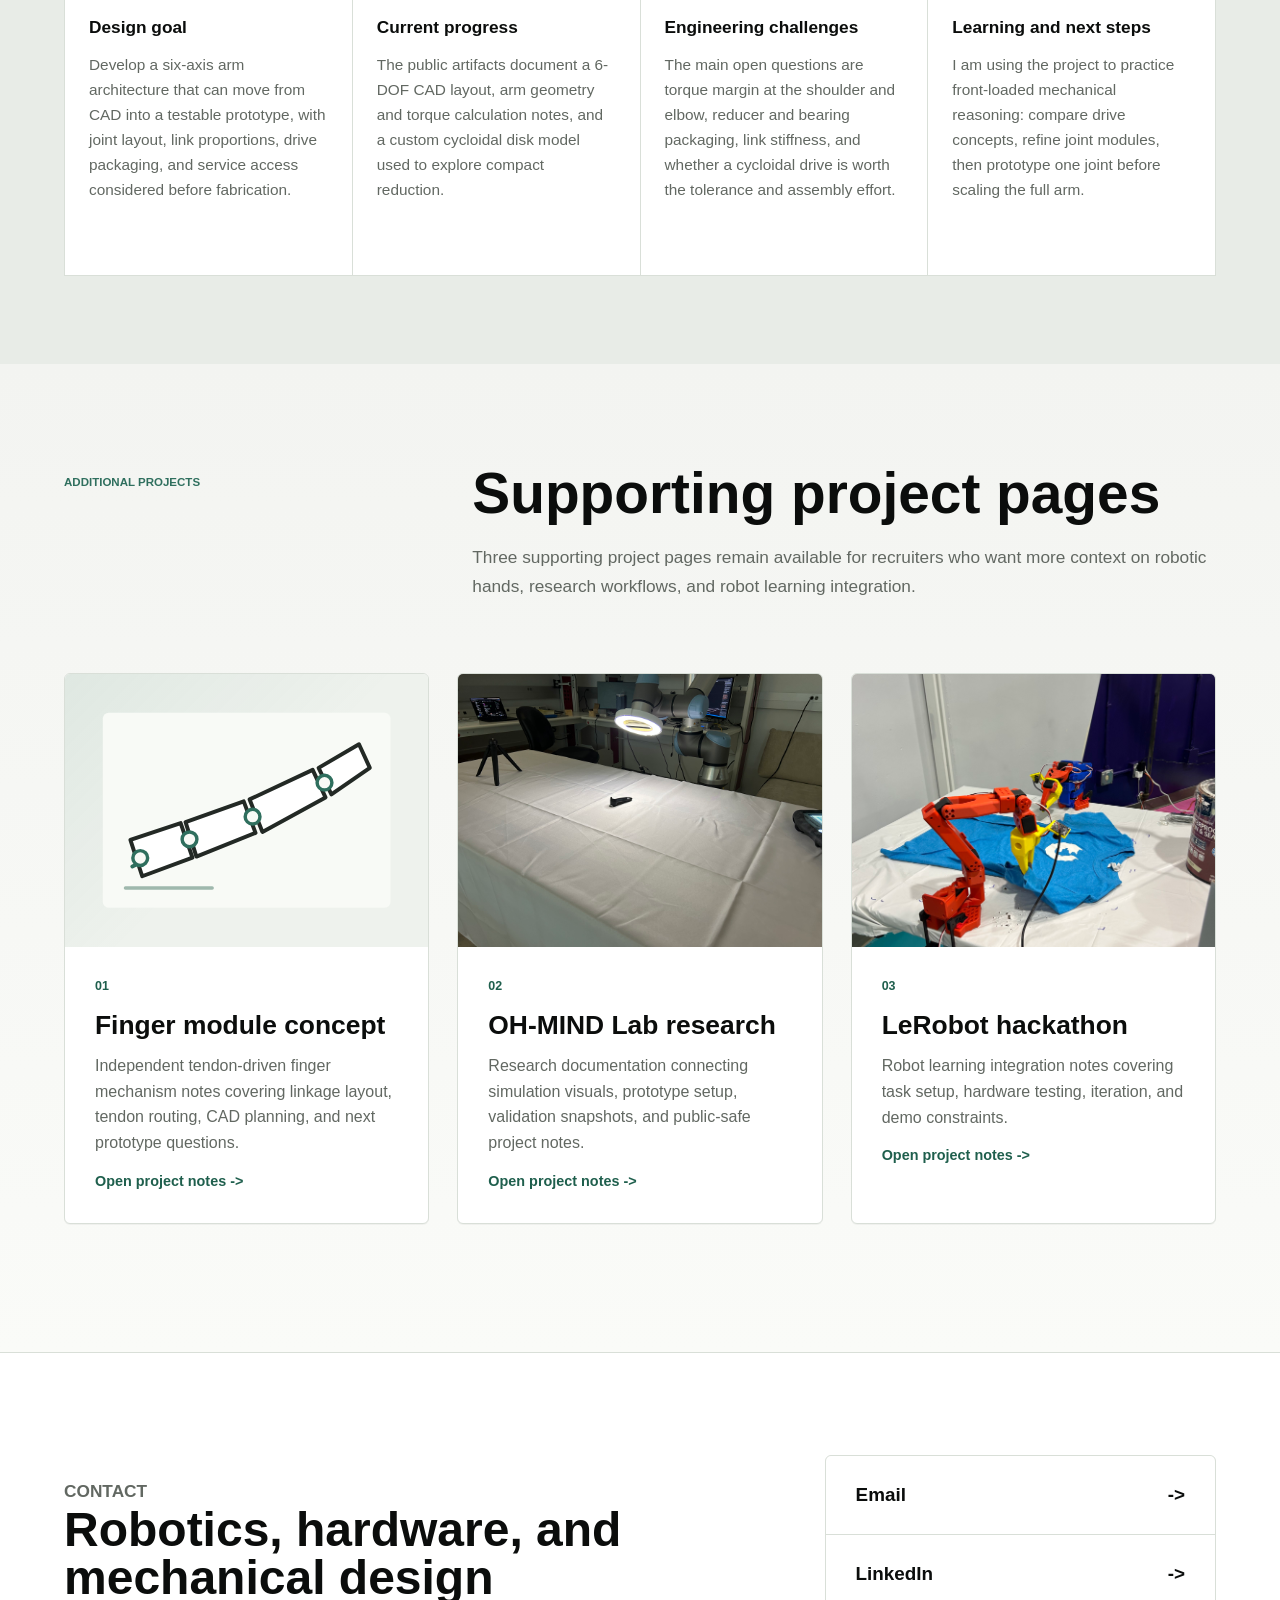
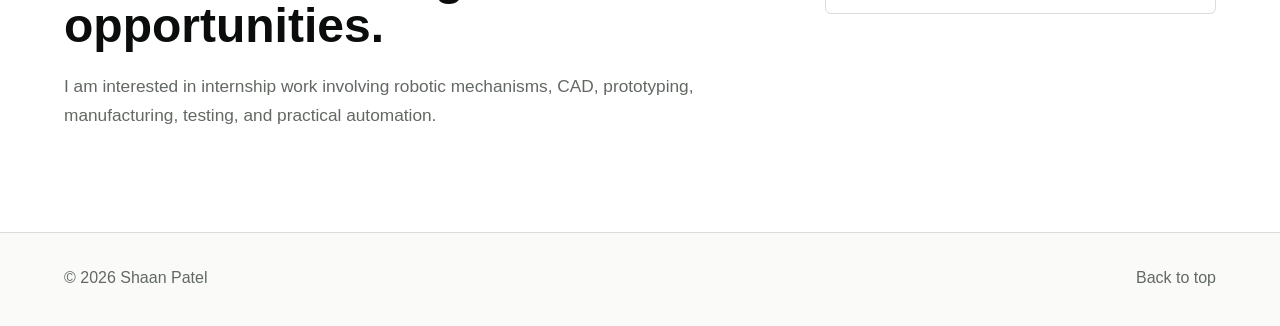
==== commit b0383a8a: "clean up project page media and remove SF Motors references" ====
--- a/index.html
+++ b/index.html
@@ -22,7 +22,7 @@
     <meta name="twitter:title" content="Shaan Patel Robotics and Mechanical Engineering Portfolio">
     <meta
       name="twitter:description"
-      content="Robotics hardware, CAD, prototyping, testing, and project case studies for mechanical engineering internships, led by a 6-DOF robotic arm design study."
+      content="Robotics hardware, CAD, prototyping, testing, and project pages for mechanical engineering internships, led by a 6-DOF robotic arm design study."
     >
     <meta name="twitter:image" content="assets/robotic-arm-dof.png">
     <meta name="twitter:image:alt" content="CAD model showing the degree-of-freedom layout for a robotic arm">
@@ -76,7 +76,7 @@
               <li>Mechanical packaging</li>
               <li>Future fabrication and testing</li>
             </ul>
-            <a class="button-link" href="projects/robotic-arm.html">Open full case study <span aria-hidden="true">-&gt;</span></a>
+            <a class="button-link" href="projects/robotic-arm.html">Open full project notes <span aria-hidden="true">-&gt;</span></a>
           </div>
 
           <figure class="featured-project-figure">
@@ -90,14 +90,14 @@
         </div>
       </section>
 
-      <section class="mini-case-study" aria-labelledby="mini-case-title">
+      <section class="mini-project-notes" aria-labelledby="mini-case-title">
         <div class="mini-case-inner">
           <div class="mini-case-heading">
-            <p class="section-kicker">Inline case-study preview</p>
+            <p class="section-kicker">Inline project preview</p>
             <h2 id="mini-case-title">Robotic arm engineering notes</h2>
             <p>
-              A compact view of the current design work before the full case
-              study, so the main direction is understandable directly from the
+              A compact view of the current design work before the full project
+              page, so the main direction is understandable directly from the
               homepage.
             </p>
           </div>
@@ -145,7 +145,7 @@
       <section class="project-hub" id="projects" tabindex="-1" aria-labelledby="projects-title">
         <div class="section-heading">
           <p class="section-kicker">Additional projects</p>
-          <h2 id="projects-title">Supporting case studies</h2>
+          <h2 id="projects-title">Supporting project pages</h2>
           <p>
             Three supporting project pages remain available for recruiters who
             want more context on robotic hands, research workflows, and robot
@@ -156,23 +156,37 @@
         <div class="project-card-grid">
           <a
             class="project-card"
-            href="projects/sf-motors.html"
-            aria-labelledby="sf-motors-card-title"
-            aria-describedby="sf-motors-card-summary"
+            href="projects/finger-module-concept.html"
+            aria-labelledby="finger-module-card-title"
+            aria-describedby="finger-module-card-summary"
           >
             <figure>
-              <img
-                src="assets/sf-motors-prototype.png"
-                alt="Tendon-driven robotic hand prototype on a workbench"
-                loading="lazy"
-                decoding="async"
+              <svg
+                class="concept-sketch concept-sketch-card"
+                role="img"
+                aria-labelledby="finger-module-card-visual-title"
+                viewBox="0 0 640 480"
+                xmlns="http://www.w3.org/2000/svg"
               >
+                <title id="finger-module-card-visual-title">Concept sketch of a tendon-driven finger module layout</title>
+                <rect x="28" y="42" width="584" height="396" rx="12" fill="#f8faf6"></rect>
+                <path d="M88 354 C178 310 264 282 350 248 C430 216 490 178 552 118" fill="none" stroke="#2f6f5e" stroke-width="8" stroke-linecap="round" stroke-dasharray="18 13"></path>
+                <path d="M84 300 L186 266 L210 336 L108 374 Z" fill="#ffffff" stroke="#232925" stroke-width="8" stroke-linejoin="round"></path>
+                <path d="M196 264 L314 222 L338 286 L218 334 Z" fill="#ffffff" stroke="#232925" stroke-width="8" stroke-linejoin="round"></path>
+                <path d="M326 218 L454 158 L480 214 L352 284 Z" fill="#ffffff" stroke="#232925" stroke-width="8" stroke-linejoin="round"></path>
+                <path d="M466 154 L548 106 L570 154 L492 208 Z" fill="#ffffff" stroke="#232925" stroke-width="8" stroke-linejoin="round"></path>
+                <circle cx="104" cy="337" r="15" fill="#f8faf6" stroke="#2f6f5e" stroke-width="7"></circle>
+                <circle cx="204" cy="299" r="15" fill="#f8faf6" stroke="#2f6f5e" stroke-width="7"></circle>
+                <circle cx="332" cy="253" r="15" fill="#f8faf6" stroke="#2f6f5e" stroke-width="7"></circle>
+                <circle cx="478" cy="184" r="15" fill="#f8faf6" stroke="#2f6f5e" stroke-width="7"></circle>
+                <path d="M74 398 L250 398" stroke="#9fb8ad" stroke-width="7" stroke-linecap="round"></path>
+              </svg>
             </figure>
             <div class="project-card-copy">
               <span class="project-index">01</span>
-              <h3 id="sf-motors-card-title">SF Motors / tendon-driven robotic hand</h3>
-              <p id="sf-motors-card-summary">Robotic hand mechanism notes covering finger assemblies, CAD, parts, plates, and prototype validation.</p>
-              <span class="project-card-link">Open case study <span aria-hidden="true">-&gt;</span></span>
+              <h3 id="finger-module-card-title">Finger module concept</h3>
+              <p id="finger-module-card-summary">Independent tendon-driven finger mechanism notes covering linkage layout, tendon routing, CAD planning, and next prototype questions.</p>
+              <span class="project-card-link">Open project notes <span aria-hidden="true">-&gt;</span></span>
             </div>
           </a>
 
@@ -193,8 +207,8 @@
             <div class="project-card-copy">
               <span class="project-index">02</span>
               <h3 id="omni-lab-card-title">OH-MIND Lab research</h3>
-              <p id="omni-lab-card-summary">Research case study connecting simulation visuals, prototype setup, validation snapshots, and research documentation.</p>
-              <span class="project-card-link">Open case study <span aria-hidden="true">-&gt;</span></span>
+              <p id="omni-lab-card-summary">Research documentation connecting simulation visuals, prototype setup, validation snapshots, and public-safe project notes.</p>
+              <span class="project-card-link">Open project notes <span aria-hidden="true">-&gt;</span></span>
             </div>
           </a>
 
@@ -216,7 +230,7 @@
               <span class="project-index">03</span>
               <h3 id="lerobot-card-title">LeRobot hackathon</h3>
               <p id="lerobot-card-summary">Robot learning integration notes covering task setup, hardware testing, iteration, and demo constraints.</p>
-              <span class="project-card-link">Open case study <span aria-hidden="true">-&gt;</span></span>
+              <span class="project-card-link">Open project notes <span aria-hidden="true">-&gt;</span></span>
             </div>
           </a>
         </div>
--- a/styles.css
+++ b/styles.css
@@ -268,13 +268,15 @@
 
 .project-hub,
 .featured-project,
-.mini-case-study,
+.mini-project-notes,
 .contact-section,
 footer,
 .case-header,
 .case-hero,
 .case-content,
-.case-footer {
+.project-content,
+.case-footer,
+.other-projects {
   padding-inline: clamp(20px, 5vw, 72px);
 }
 
@@ -384,7 +386,7 @@
   text-transform: uppercase;
 }
 
-.mini-case-study {
+.mini-project-notes {
   padding-top: 72px;
   padding-bottom: 88px;
   background: var(--bg-alt);
@@ -478,6 +480,7 @@
 .contact-section p,
 .case-summary,
 .case-section p,
+.project-content p,
 .gallery-note {
   color: var(--muted);
   font-size: 1.08rem;
@@ -529,6 +532,12 @@
   width: 100%;
   height: 100%;
   object-fit: cover;
+}
+
+.project-card .concept-sketch {
+  width: 100%;
+  height: 100%;
+  padding: 18px;
 }
 
 .project-card-copy {
@@ -648,7 +657,8 @@
   margin: 0;
 }
 
-.case-page {
+.case-page,
+.project-notes-page {
   background: var(--paper);
 }
 
@@ -723,14 +733,14 @@
 
 .project-meta div {
   min-width: 0;
-  padding: 18px;
+  padding: 15px 16px;
   background: rgba(17, 21, 17, 0.96);
 }
 
 .project-meta dt {
-  margin: 0 0 9px;
+  margin: 0 0 7px;
   color: var(--dark-muted);
-  font-size: 0.7rem;
+  font-size: 0.68rem;
   font-weight: 850;
   letter-spacing: 0;
   text-transform: uppercase;
@@ -739,19 +749,20 @@
 .project-meta dd {
   margin: 0;
   color: #fff;
-  font-size: 0.92rem;
+  font-size: 0.88rem;
   font-weight: 650;
   line-height: 1.38;
 }
 
 .case-hero {
-  padding-top: clamp(30px, 5vw, 58px);
-  padding-bottom: clamp(34px, 6vw, 70px);
-  background: var(--bg);
+  padding-top: clamp(26px, 4vw, 50px);
+  padding-bottom: clamp(38px, 6vw, 78px);
+  background:
+    linear-gradient(180deg, var(--bg) 0%, var(--paper) 100%);
 }
 
 .case-hero figure {
-  max-width: var(--page);
+  max-width: min(100%, calc(var(--page) + 96px));
   margin: 0 auto;
   overflow: hidden;
   border: 1px solid var(--line);
@@ -762,24 +773,45 @@
 
 .case-hero img {
   width: 100%;
-  max-height: 690px;
+  height: clamp(320px, 56vw, 760px);
+  max-height: none;
   padding: clamp(12px, 2vw, 24px);
   object-fit: contain;
 }
 
+.case-hero .concept-sketch {
+  width: 100%;
+  height: clamp(320px, 56vw, 760px);
+  padding: clamp(12px, 2vw, 24px);
+}
+
 .case-hero figcaption,
 .gallery-item figcaption {
+  display: flex;
+  align-items: center;
+  gap: 10px;
   border-top: 1px solid var(--line);
   padding: 13px 16px;
-  color: var(--muted-strong);
-  background: var(--paper-soft);
-  font-size: 0.78rem;
+  color: var(--ink-soft);
+  background: var(--paper);
+  font-size: 0.8rem;
   font-weight: 800;
   letter-spacing: 0;
   text-transform: uppercase;
 }
 
-.case-content {
+.case-hero figcaption::before,
+.gallery-item figcaption::before {
+  display: block;
+  flex: 0 0 28px;
+  width: 28px;
+  height: 2px;
+  content: "";
+  background: var(--accent);
+}
+
+.case-content,
+.project-content {
   display: grid;
   gap: 0;
   max-width: 1120px;
@@ -790,7 +822,8 @@
 }
 
 .case-section,
-.gallery-section {
+.gallery-section,
+.project-content > section:not(.project-snapshot):not(.other-projects) {
   display: grid;
   grid-template-columns: minmax(190px, 0.31fr) minmax(0, 0.69fr);
   gap: clamp(24px, 5vw, 76px);
@@ -799,13 +832,15 @@
   background: transparent;
 }
 
-.case-section:first-child {
+.case-section:first-child,
+.project-content > section:first-child:not(.project-snapshot):not(.other-projects) {
   border-top: 0;
   padding-top: 0;
 }
 
 .case-section h2,
-.gallery-section h2 {
+.gallery-section h2,
+.project-content > section:not(.project-snapshot):not(.other-projects) > h2 {
   margin: 0;
   color: var(--ink);
   font-size: 1.6rem;
@@ -817,6 +852,118 @@
 .case-section p {
   max-width: var(--measure);
   margin: 0;
+}
+
+.case-section p + p,
+.project-content p + p {
+  margin-top: 1rem;
+}
+
+.project-snapshot {
+  margin: 0 0 clamp(30px, 5vw, 52px);
+}
+
+section.project-snapshot {
+  display: grid;
+  gap: 18px;
+  padding: clamp(18px, 3vw, 28px);
+  border: 1px solid var(--line);
+  border-radius: var(--radius);
+  background: var(--paper-soft);
+}
+
+section.project-snapshot > h2 {
+  margin: 0;
+  color: var(--ink);
+  font-size: 1.25rem;
+  font-weight: 760;
+  letter-spacing: 0;
+  line-height: 1.2;
+}
+
+dl.project-snapshot,
+.project-snapshot dl,
+.project-snapshot-grid {
+  display: grid;
+  grid-template-columns: repeat(auto-fit, minmax(155px, 1fr));
+  gap: 1px;
+  margin: 0;
+  overflow: hidden;
+  border: 1px solid var(--line);
+  border-radius: var(--radius);
+  padding: 0;
+  background: var(--line);
+}
+
+dl.project-snapshot > div,
+.project-snapshot dl > div,
+.project-snapshot-grid > * {
+  min-width: 0;
+  padding: 14px 16px;
+  background: var(--paper);
+}
+
+.project-snapshot dt {
+  margin: 0 0 7px;
+  color: var(--muted-strong);
+  font-size: 0.68rem;
+  font-weight: 850;
+  letter-spacing: 0;
+  text-transform: uppercase;
+}
+
+.project-snapshot dd {
+  margin: 0;
+  color: var(--ink);
+  font-size: 0.92rem;
+  font-weight: 680;
+  line-height: 1.38;
+}
+
+.development-list {
+  display: grid;
+  gap: 0;
+  max-width: var(--measure);
+  margin: 0;
+  border-top: 1px solid var(--line);
+  padding: 0;
+  list-style: none;
+}
+
+.development-list li {
+  padding: 18px 0;
+  border-bottom: 1px solid var(--line);
+  color: var(--muted);
+  font-size: 1rem;
+  line-height: 1.62;
+}
+
+.development-list strong {
+  display: block;
+  margin-bottom: 4px;
+  color: var(--ink);
+  font-weight: 760;
+}
+
+.skills-list {
+  display: flex;
+  flex-wrap: wrap;
+  gap: 8px;
+  max-width: var(--measure);
+  margin: 0;
+  padding: 0;
+  list-style: none;
+}
+
+.skills-list li {
+  border: 1px solid var(--line-strong);
+  border-radius: var(--radius);
+  padding: 7px 10px;
+  color: var(--ink-soft);
+  background: var(--paper-soft);
+  font-size: 0.84rem;
+  font-weight: 760;
+  line-height: 1.2;
 }
 
 .placeholder-note {
@@ -854,6 +1001,12 @@
   aspect-ratio: 4 / 3;
   padding: 12px;
   object-fit: contain;
+}
+
+.gallery-item .concept-sketch {
+  width: 100%;
+  aspect-ratio: 4 / 3;
+  padding: 12px;
 }
 
 .gallery-item figcaption {
@@ -870,6 +1023,88 @@
   background: var(--bg);
 }
 
+.other-projects {
+  padding-top: clamp(40px, 6vw, 68px);
+  padding-bottom: clamp(52px, 7vw, 86px);
+  border-top: 1px solid var(--line);
+  background: var(--bg);
+}
+
+.project-content .other-projects {
+  padding-inline: 0;
+}
+
+.other-projects > h2,
+.other-projects > p,
+.other-projects > .project-link-grid {
+  width: min(100%, var(--page));
+  margin-right: auto;
+  margin-left: auto;
+}
+
+.other-projects h2 {
+  margin-top: 0;
+  margin-bottom: 12px;
+  color: var(--ink);
+  font-size: clamp(1.75rem, 3vw, 2.45rem);
+  font-weight: 680;
+  letter-spacing: 0;
+  line-height: 1.08;
+}
+
+.other-projects p {
+  max-width: 680px;
+  margin-top: 0;
+  margin-bottom: 24px;
+}
+
+.project-link-grid {
+  display: grid;
+  grid-template-columns: repeat(3, minmax(0, 1fr));
+  gap: 1px;
+  overflow: hidden;
+  border: 1px solid var(--line);
+  border-radius: var(--radius);
+  background: var(--line);
+}
+
+.project-link-grid a {
+  display: grid;
+  align-content: space-between;
+  gap: 18px;
+  min-height: 132px;
+  padding: 20px;
+  color: var(--ink);
+  background: var(--paper);
+  font-size: 1.02rem;
+  font-weight: 720;
+  line-height: 1.35;
+  text-decoration: none;
+  transition: color 160ms ease, background 160ms ease;
+}
+
+.project-link-grid a:hover,
+.project-link-grid a:focus-visible {
+  color: #fff;
+  background: var(--dark);
+}
+
+.project-link-grid small,
+.project-link-grid span {
+  color: var(--muted);
+  font-size: 0.78rem;
+  font-weight: 780;
+  letter-spacing: 0;
+  text-transform: uppercase;
+}
+
+.project-link-grid a:hover small,
+.project-link-grid a:focus-visible small,
+.project-link-grid a:hover span,
+.project-link-grid a:focus-visible span {
+  color: var(--dark-muted);
+}
+
 @media (max-width: 1180px) {
   .intro h1 {
     font-size: 5.6rem;
@@ -905,7 +1140,8 @@
   .contact-grid,
   .case-title,
   .case-section,
-  .gallery-section {
+  .gallery-section,
+  .project-content > section:not(.project-snapshot):not(.other-projects) {
     grid-template-columns: 1fr;
   }
 
@@ -939,7 +1175,8 @@
   }
 
   .case-section,
-  .gallery-section {
+  .gallery-section,
+  .project-content > section:not(.project-snapshot):not(.other-projects) {
     gap: 16px;
   }
 }
@@ -995,7 +1232,7 @@
     padding-bottom: 58px;
   }
 
-  .mini-case-study {
+  .mini-project-notes {
     padding-top: 54px;
     padding-bottom: 64px;
   }
@@ -1016,7 +1253,11 @@
   }
 
   .project-meta,
-  .gallery-grid {
+  .gallery-grid,
+  .project-link-grid,
+  dl.project-snapshot,
+  .project-snapshot dl,
+  .project-snapshot-grid {
     grid-template-columns: 1fr;
   }
 
@@ -1037,8 +1278,15 @@
   }
 
   .case-hero img,
-  .gallery-item img {
+  .case-hero .concept-sketch,
+  .gallery-item img,
+  .gallery-item .concept-sketch {
     padding: 10px;
+  }
+
+  .case-hero img,
+  .case-hero .concept-sketch {
+    height: clamp(250px, 70vw, 430px);
   }
 }
 
@@ -1063,6 +1311,12 @@
 
   .project-meta div {
     padding: 16px;
+  }
+
+  dl.project-snapshot > div,
+  .project-snapshot dl > div,
+  .project-snapshot-grid > * {
+    padding: 14px;
   }
 }
 
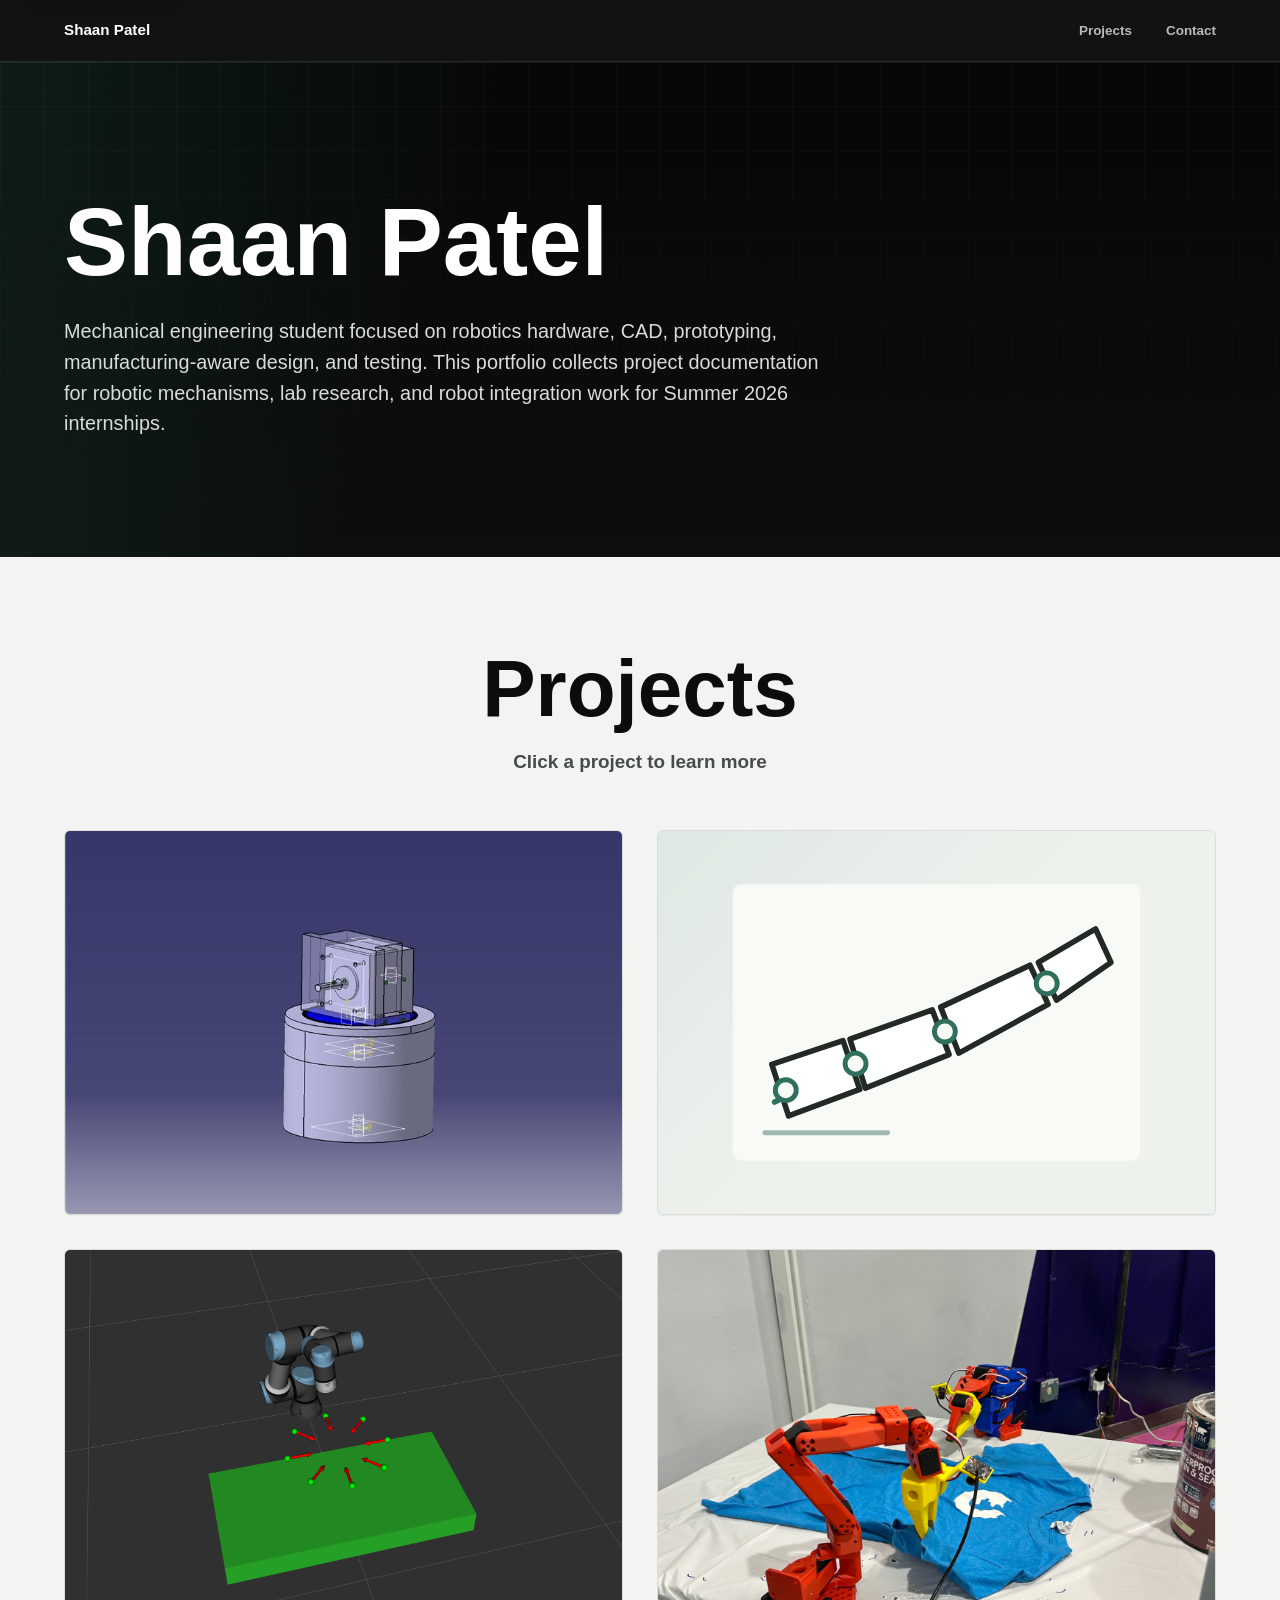
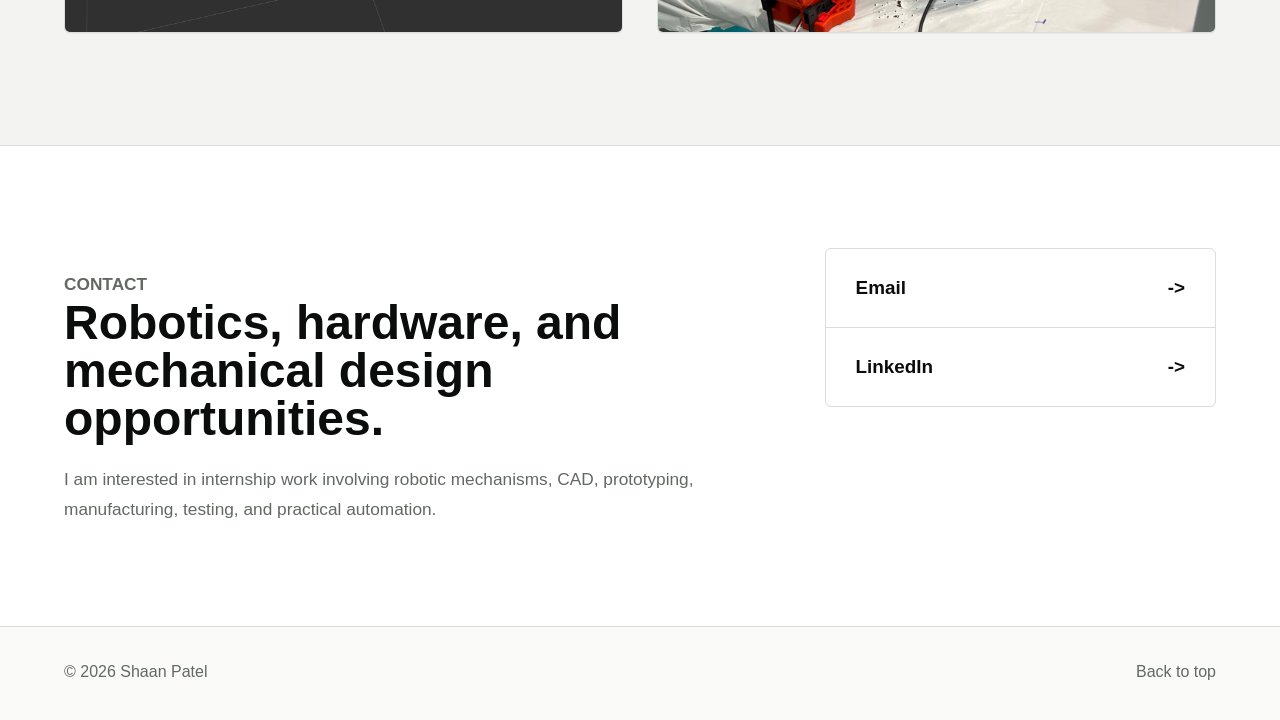
==== commit 209856c8: "restore homepage project gallery" ====
--- a/index.html
+++ b/index.html
@@ -6,13 +6,13 @@
     <title>Shaan Patel | Robotics and Mechanical Engineering Portfolio</title>
     <meta
       name="description"
-      content="Robotics and mechanical engineering portfolio for Summer 2026 internships, featuring a current 6-DOF robotic arm design study plus supporting robotic hand, lab research, and robot integration projects."
+      content="Robotics and mechanical engineering portfolio for Summer 2026 internships, featuring robotics hardware, CAD, prototyping, testing, robotic mechanisms, and lab research."
     >
     <meta name="author" content="Shaan Patel">
     <meta property="og:title" content="Shaan Patel Robotics and Mechanical Engineering Portfolio">
     <meta
       property="og:description"
-      content="Project journal for robotics hardware, CAD, prototyping, manufacturing, testing, and robot mechanisms, led by a current 6-DOF robotic arm design study."
+      content="Engineering project portfolio focused on robotics hardware, CAD, prototyping, manufacturing-aware design, testing, and robot mechanisms."
     >
     <meta property="og:type" content="website">
     <meta property="og:site_name" content="Shaan Patel Portfolio">
@@ -22,147 +22,67 @@
     <meta name="twitter:title" content="Shaan Patel Robotics and Mechanical Engineering Portfolio">
     <meta
       name="twitter:description"
-      content="Robotics hardware, CAD, prototyping, testing, and project pages for mechanical engineering internships, led by a 6-DOF robotic arm design study."
+      content="Robotics hardware, CAD, prototyping, testing, and project documentation for mechanical engineering internships."
     >
     <meta name="twitter:image" content="assets/robotic-arm-dof.png">
     <meta name="twitter:image:alt" content="CAD model showing the degree-of-freedom layout for a robotic arm">
-    <link rel="stylesheet" href="styles.css?v=20260520-1">
+    <link rel="stylesheet" href="styles.css?v=20260621-1">
   </head>
   <body class="home-page">
-    <a class="skip-link" href="#featured-title">Skip to featured project</a>
-    <header class="site-header dark-header" data-header>
+    <a class="skip-link" href="#projects">Skip to projects</a>
+    <header class="site-header dark-header">
       <a class="brand" href="#top" aria-label="Shaan Patel home">
         <span>Shaan Patel</span>
       </a>
       <nav class="nav-links" aria-label="Primary navigation">
-        <a href="#featured-title">Current Project</a>
-        <a href="#projects">Additional Projects</a>
+        <a href="#projects">Projects</a>
         <a href="#contact">Contact</a>
       </nav>
     </header>
 
     <main id="top">
-      <section class="intro intro-dark" aria-labelledby="intro-title">
-        <div class="intro-copy">
-          <p class="intro-label">Mechanical engineering / robotics </p>
+      <section class="home-intro" aria-labelledby="intro-title">
+        <div class="home-intro-copy">
           <h1 id="intro-title">Shaan Patel</h1>
           <p>
-            I design and prototype robotics hardware, with a focus on
-            mechanisms, CAD, fabrication, testing, and engineering iteration.
-            This portfolio documents my current 6-DOF robotic arm project
-            alongside hands-on work in tendon-driven hands, lab research, and
-            robot integration.
+            Mechanical engineering student focused on robotics hardware, CAD,
+            prototyping, manufacturing-aware design, and testing. This portfolio
+            collects project documentation for robotic mechanisms, lab research,
+            and robot integration work for Summer 2026 internships.
           </p>
-        </div>
-        <a class="intro-cta" href="#featured-title">View current project <span aria-hidden="true">-&gt;</span></a>
-      </section>
-
-      <section class="featured-project" id="featured-project" tabindex="-1" aria-labelledby="featured-title">
-        <div class="featured-project-inner">
-          <div class="featured-project-copy">
-            <p class="section-kicker">Current mechanical design project</p>
-            <h2 id="featured-title" tabindex="-1">6-DOF Robotic Arm</h2>
-            <p class="featured-summary">
-              I am developing a 6-DOF robotic arm as an active mechanical design
-              project, using CAD, joint architecture studies, torque
-              calculations, and cycloidal-drive exploration to work toward a
-              prototype that can be fabricated, assembled, and tested.
-            </p>
-            <ul class="focus-list" aria-label="Key engineering focus areas">
-              <li>CAD</li>
-              <li>Link and joint architecture</li>
-              <li>Torque calculations</li>
-              <li>Cycloidal drive exploration</li>
-              <li>Mechanical packaging</li>
-              <li>Future fabrication and testing</li>
-            </ul>
-            <a class="button-link" href="projects/robotic-arm.html">Open full project notes <span aria-hidden="true">-&gt;</span></a>
-          </div>
-
-          <figure class="featured-project-figure">
-            <img
-              src="assets/robotic-arm-dof.png"
-              alt="CAD model showing the degree-of-freedom layout for a 6-DOF robotic arm"
-              decoding="async"
-            >
-            <figcaption>Current CAD reference for DOF and joint-layout planning</figcaption>
-          </figure>
         </div>
       </section>
 
-      <section class="mini-project-notes" aria-labelledby="mini-case-title">
-        <div class="mini-case-inner">
-          <div class="mini-case-heading">
-            <p class="section-kicker">Inline project preview</p>
-            <h2 id="mini-case-title">Robotic arm engineering notes</h2>
-            <p>
-              A compact view of the current design work before the full project
-              page, so the main direction is understandable directly from the
-              homepage.
-            </p>
-          </div>
-
-          <div class="mini-case-grid">
-            <article class="mini-case-item">
-              <h3>Design goal</h3>
-              <p>
-                Develop a six-axis arm architecture that can move from CAD into
-                a testable prototype, with joint layout, link proportions, drive
-                packaging, and service access considered before fabrication.
-              </p>
-            </article>
-
-            <article class="mini-case-item">
-              <h3>Current progress</h3>
-              <p>
-                The public artifacts document a 6-DOF CAD layout, arm geometry
-                and torque calculation notes, and a custom cycloidal disk model
-                used to explore compact reduction.
-              </p>
-            </article>
-
-            <article class="mini-case-item">
-              <h3>Engineering challenges</h3>
-              <p>
-                The main open questions are torque margin at the shoulder and
-                elbow, reducer and bearing packaging, link stiffness, and whether
-                a cycloidal drive is worth the tolerance and assembly effort.
-              </p>
-            </article>
-
-            <article class="mini-case-item">
-              <h3>Learning and next steps</h3>
-              <p>
-                I am using the project to practice front-loaded mechanical
-                reasoning: compare drive concepts, refine joint modules, then
-                prototype one joint before scaling the full arm.
-              </p>
-            </article>
-          </div>
-        </div>
-      </section>
-
-      <section class="project-hub" id="projects" tabindex="-1" aria-labelledby="projects-title">
-        <div class="section-heading">
-          <p class="section-kicker">Additional projects</p>
-          <h2 id="projects-title">Supporting project pages</h2>
-          <p>
-            Three supporting project pages remain available for recruiters who
-            want more context on robotic hands, research workflows, and robot
-            learning integration.
-          </p>
+      <section class="home-project-gallery" id="projects" tabindex="-1" aria-labelledby="projects-title">
+        <div class="home-project-heading">
+          <h2 id="projects-title">Projects</h2>
+          <p>Click a project to learn more</p>
         </div>
 
-        <div class="project-card-grid">
+        <div class="home-project-grid">
           <a
-            class="project-card"
+            class="home-project-card"
+            href="projects/robotic-arm.html"
+            aria-labelledby="robotic-arm-card-title"
+          >
+            <span class="home-project-media">
+              <img
+                src="assets/robotic-arm-dof.png"
+                alt="CAD model showing the degree-of-freedom layout for a 6-DOF robotic arm"
+                decoding="async"
+              >
+            </span>
+            <span class="home-project-title" id="robotic-arm-card-title">6-DOF Robotic Arm</span>
+          </a>
+
+          <a
+            class="home-project-card"
             href="projects/finger-module-concept.html"
             aria-labelledby="finger-module-card-title"
-            aria-describedby="finger-module-card-summary"
           >
-            <figure>
+            <span class="home-project-media home-project-media-sketch">
               <svg
-                class="concept-sketch concept-sketch-card"
+                class="concept-sketch"
                 role="img"
                 aria-labelledby="finger-module-card-visual-title"
                 viewBox="0 0 640 480"
@@ -181,57 +101,40 @@
                 <circle cx="478" cy="184" r="15" fill="#f8faf6" stroke="#2f6f5e" stroke-width="7"></circle>
                 <path d="M74 398 L250 398" stroke="#9fb8ad" stroke-width="7" stroke-linecap="round"></path>
               </svg>
-            </figure>
-            <div class="project-card-copy">
-              <span class="project-index">01</span>
-              <h3 id="finger-module-card-title">Finger module concept</h3>
-              <p id="finger-module-card-summary">Independent tendon-driven finger mechanism notes covering linkage layout, tendon routing, CAD planning, and next prototype questions.</p>
-              <span class="project-card-link">Open project notes <span aria-hidden="true">-&gt;</span></span>
-            </div>
+            </span>
+            <span class="home-project-title" id="finger-module-card-title">Personal Finger Module Concept</span>
           </a>
 
           <a
-            class="project-card"
+            class="home-project-card"
             href="projects/omni-lab.html"
             aria-labelledby="omni-lab-card-title"
-            aria-describedby="omni-lab-card-summary"
           >
-            <figure>
+            <span class="home-project-media">
               <img
-                src="assets/IMG_1234.jpg"
-                alt="Robot workcell prototype setup for OH-MIND Lab research"
+                src="assets/Screenshot from 2026-03-08 20-06-47.png"
+                alt="Simulation view used for OH-MIND Lab robotics research"
                 loading="lazy"
                 decoding="async"
               >
-            </figure>
-            <div class="project-card-copy">
-              <span class="project-index">02</span>
-              <h3 id="omni-lab-card-title">OH-MIND Lab research</h3>
-              <p id="omni-lab-card-summary">Research documentation connecting simulation visuals, prototype setup, validation snapshots, and public-safe project notes.</p>
-              <span class="project-card-link">Open project notes <span aria-hidden="true">-&gt;</span></span>
-            </div>
+            </span>
+            <span class="home-project-title" id="omni-lab-card-title">OH-MIND Lab Research</span>
           </a>
 
           <a
-            class="project-card"
+            class="home-project-card"
             href="projects/lerobot-hackathon.html"
             aria-labelledby="lerobot-card-title"
-            aria-describedby="lerobot-card-summary"
           >
-            <figure>
+            <span class="home-project-media">
               <img
                 src="assets/IMG_9678.jpg"
                 alt="Robot arm workspace used for a LeRobot hackathon task setup"
                 loading="lazy"
                 decoding="async"
               >
-            </figure>
-            <div class="project-card-copy">
-              <span class="project-index">03</span>
-              <h3 id="lerobot-card-title">LeRobot hackathon</h3>
-              <p id="lerobot-card-summary">Robot learning integration notes covering task setup, hardware testing, iteration, and demo constraints.</p>
-              <span class="project-card-link">Open project notes <span aria-hidden="true">-&gt;</span></span>
-            </div>
+            </span>
+            <span class="home-project-title" id="lerobot-card-title">LeRobot Hackathon</span>
           </a>
         </div>
       </section>
@@ -263,7 +166,5 @@
       <p>&copy; 2026 Shaan Patel</p>
       <a href="#top">Back to top</a>
     </footer>
-
-    <script src="script.js?v=20260504-1"></script>
   </body>
 </html>
--- a/styles.css
+++ b/styles.css
@@ -266,6 +266,171 @@
   min-height: 620px;
 }
 
+.home-intro {
+  position: relative;
+  overflow: hidden;
+  padding: 134px clamp(20px, 5vw, 72px) 118px;
+  color: #fff;
+  background:
+    linear-gradient(112deg, rgba(47, 111, 94, 0.2), transparent 36%),
+    linear-gradient(180deg, #050706 0%, #0c0f0d 100%);
+  isolation: isolate;
+}
+
+.home-intro::before {
+  position: absolute;
+  inset: 0;
+  z-index: -1;
+  content: "";
+  background-image:
+    linear-gradient(rgba(255, 255, 255, 0.035) 1px, transparent 1px),
+    linear-gradient(90deg, rgba(255, 255, 255, 0.035) 1px, transparent 1px);
+  background-size: 44px 44px;
+  mask-image: linear-gradient(180deg, rgba(0, 0, 0, 0.9), transparent 88%);
+  pointer-events: none;
+}
+
+.home-intro-copy {
+  width: min(100%, var(--page));
+  margin: 0 auto;
+}
+
+.home-intro h1 {
+  max-width: 980px;
+  margin: 0;
+  font-size: 6rem;
+  font-weight: 680;
+  letter-spacing: 0;
+  line-height: 0.96;
+}
+
+.home-intro p {
+  max-width: 760px;
+  margin: 28px 0 0;
+  color: #d9ddd7;
+  font-size: 1.24rem;
+  line-height: 1.55;
+}
+
+.home-project-gallery {
+  padding: 92px clamp(20px, 5vw, 72px) 112px;
+  background: var(--bg);
+}
+
+.home-project-heading {
+  width: min(100%, 860px);
+  margin: 0 auto;
+  text-align: center;
+}
+
+.home-project-heading h2 {
+  margin: 0;
+  font-size: 5rem;
+  font-weight: 680;
+  letter-spacing: 0;
+  line-height: 1;
+}
+
+.home-project-heading p {
+  margin: 20px 0 0;
+  color: var(--muted-strong);
+  font-size: 1.18rem;
+  font-weight: 680;
+  line-height: 1.4;
+}
+
+.home-project-grid {
+  display: grid;
+  grid-template-columns: repeat(2, minmax(0, 1fr));
+  gap: clamp(18px, 3vw, 34px);
+  width: min(100%, calc(var(--page) + 120px));
+  margin: 54px auto 0;
+}
+
+.home-project-card {
+  position: relative;
+  display: block;
+  min-width: 0;
+  overflow: hidden;
+  border: 1px solid var(--line);
+  border-radius: var(--radius);
+  color: #fff;
+  background: #eef2ed;
+  box-shadow: 0 1px 0 rgba(11, 13, 12, 0.04);
+  isolation: isolate;
+  text-decoration: none;
+  transition: border-color 180ms ease, box-shadow 180ms ease, transform 180ms ease;
+}
+
+.home-project-card::after {
+  position: absolute;
+  inset: 0;
+  z-index: 1;
+  content: "";
+  background:
+    linear-gradient(180deg, transparent 40%, rgba(5, 7, 6, 0.78) 100%),
+    linear-gradient(0deg, rgba(5, 7, 6, 0.14), rgba(5, 7, 6, 0.14));
+  opacity: 0;
+  transition: opacity 180ms ease;
+}
+
+.home-project-card:hover,
+.home-project-card:focus-visible {
+  border-color: rgba(47, 111, 94, 0.58);
+  box-shadow: var(--shadow);
+  transform: translateY(-3px);
+}
+
+.home-project-card:hover::after,
+.home-project-card:focus-visible::after,
+.home-project-card:hover .home-project-title,
+.home-project-card:focus-visible .home-project-title {
+  opacity: 1;
+  transform: translateY(0);
+}
+
+.home-project-media {
+  display: block;
+  aspect-ratio: 16 / 11;
+  min-height: 0;
+  background:
+    linear-gradient(135deg, rgba(47, 111, 94, 0.08), transparent 52%),
+    #eef2ed;
+}
+
+.home-project-media img,
+.home-project-media .concept-sketch {
+  width: 100%;
+  height: 100%;
+}
+
+.home-project-media img {
+  object-fit: cover;
+}
+
+.home-project-media-sketch .concept-sketch {
+  padding: 24px;
+}
+
+.home-project-title {
+  position: absolute;
+  right: 0;
+  bottom: 0;
+  left: 0;
+  z-index: 2;
+  display: block;
+  padding: 28px;
+  color: #fff;
+  font-size: 1.85rem;
+  font-weight: 720;
+  letter-spacing: 0;
+  line-height: 1.08;
+  opacity: 0;
+  text-shadow: 0 1px 20px rgba(0, 0, 0, 0.5);
+  transform: translateY(10px);
+  transition: opacity 180ms ease, transform 180ms ease;
+}
+
 .project-hub,
 .featured-project,
 .mini-project-notes,
@@ -1105,9 +1270,21 @@
   color: var(--dark-muted);
 }
 
+@media (hover: none), (pointer: coarse) {
+  .home-project-card::after,
+  .home-project-title {
+    opacity: 1;
+    transform: translateY(0);
+  }
+}
+
 @media (max-width: 1180px) {
   .intro h1 {
     font-size: 5.6rem;
+  }
+
+  .home-intro h1 {
+    font-size: 5.2rem;
   }
 
   .case-title h1 {
@@ -1161,6 +1338,19 @@
     font-size: 4.5rem;
   }
 
+  .home-intro {
+    padding-top: 112px;
+    padding-bottom: 96px;
+  }
+
+  .home-intro h1 {
+    font-size: 4.45rem;
+  }
+
+  .home-project-heading h2 {
+    font-size: 4rem;
+  }
+
   .section-heading h2 {
     font-size: 3rem;
   }
@@ -1213,6 +1403,45 @@
 
   .intro p:not(.intro-label) {
     font-size: 1.06rem;
+  }
+
+  .home-intro {
+    padding-top: 88px;
+    padding-bottom: 76px;
+  }
+
+  .home-intro h1 {
+    font-size: 3.45rem;
+    line-height: 1;
+  }
+
+  .home-intro p {
+    font-size: 1.06rem;
+  }
+
+  .home-project-gallery {
+    padding-top: 70px;
+    padding-bottom: 84px;
+  }
+
+  .home-project-heading h2 {
+    font-size: 3.2rem;
+  }
+
+  .home-project-grid {
+    grid-template-columns: 1fr;
+    margin-top: 38px;
+  }
+
+  .home-project-card::after,
+  .home-project-title {
+    opacity: 1;
+    transform: translateY(0);
+  }
+
+  .home-project-title {
+    padding: 22px;
+    font-size: 1.45rem;
   }
 
   .intro-cta {
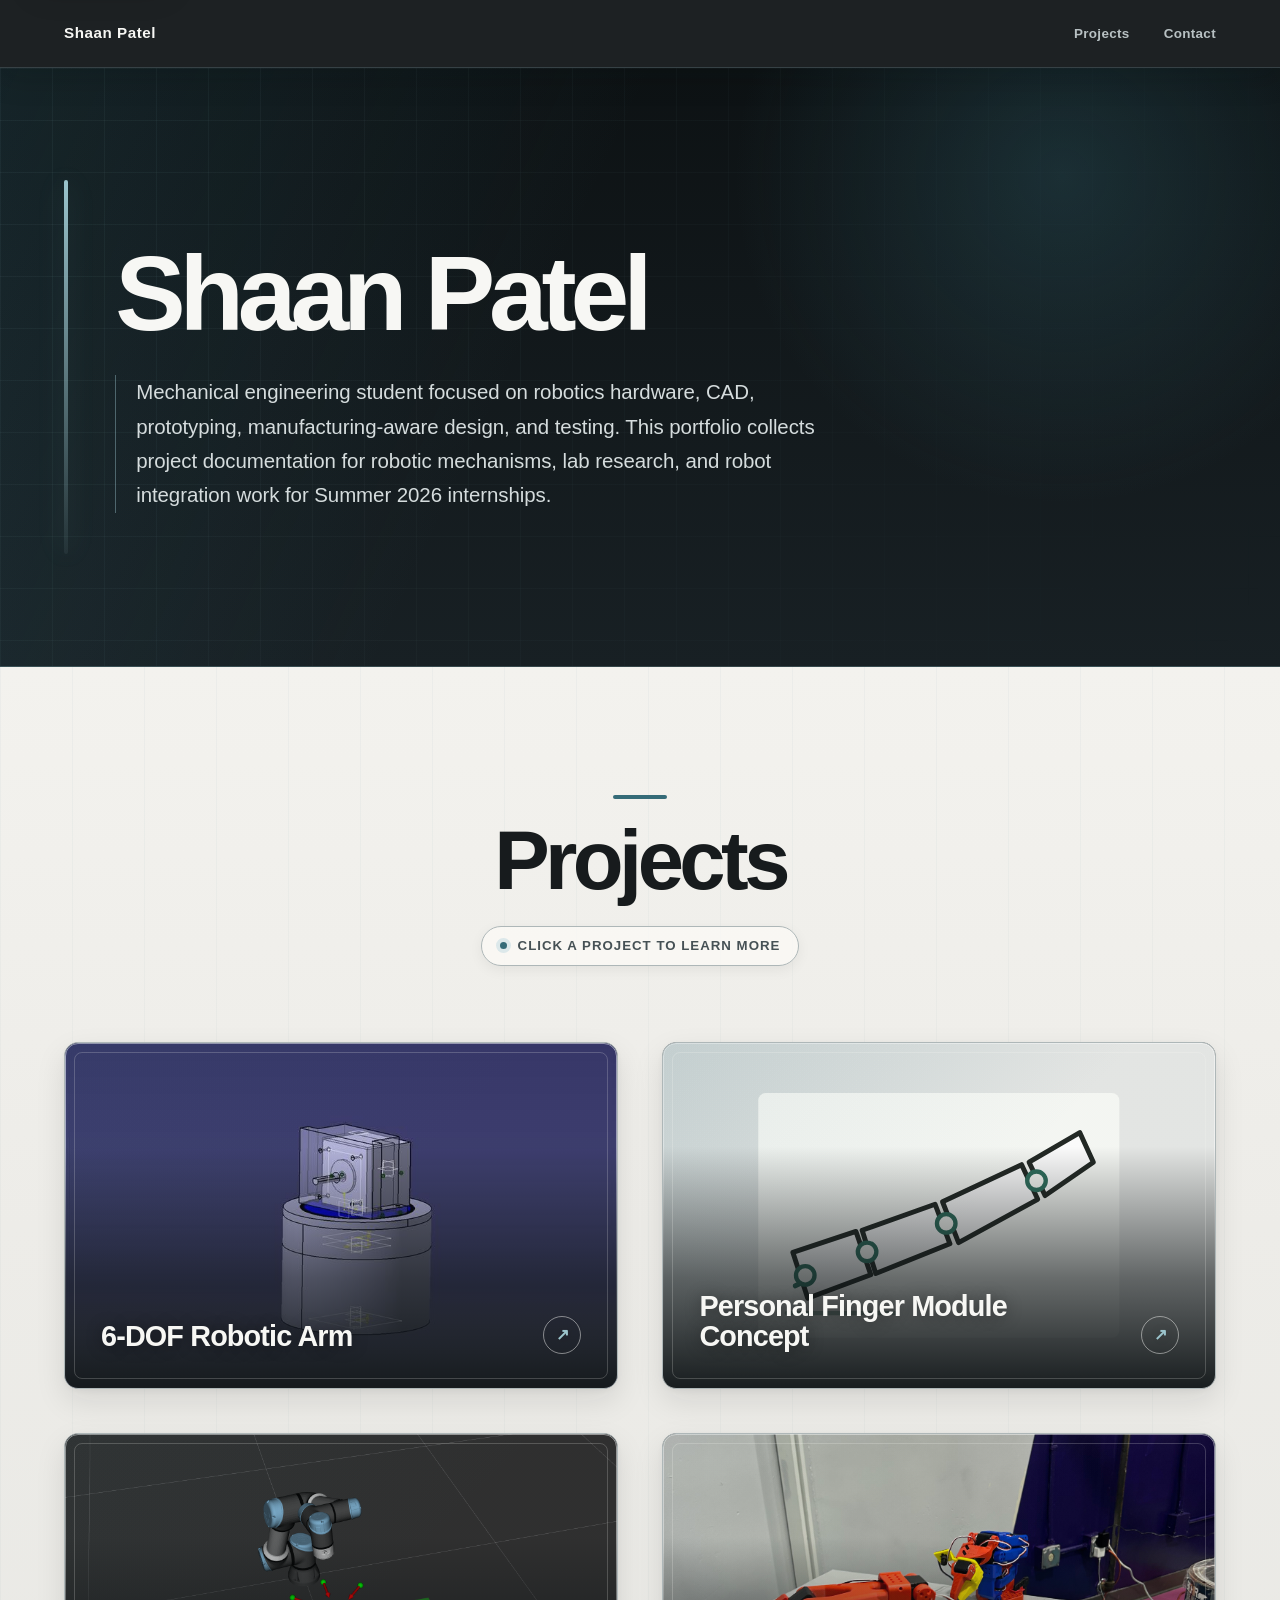
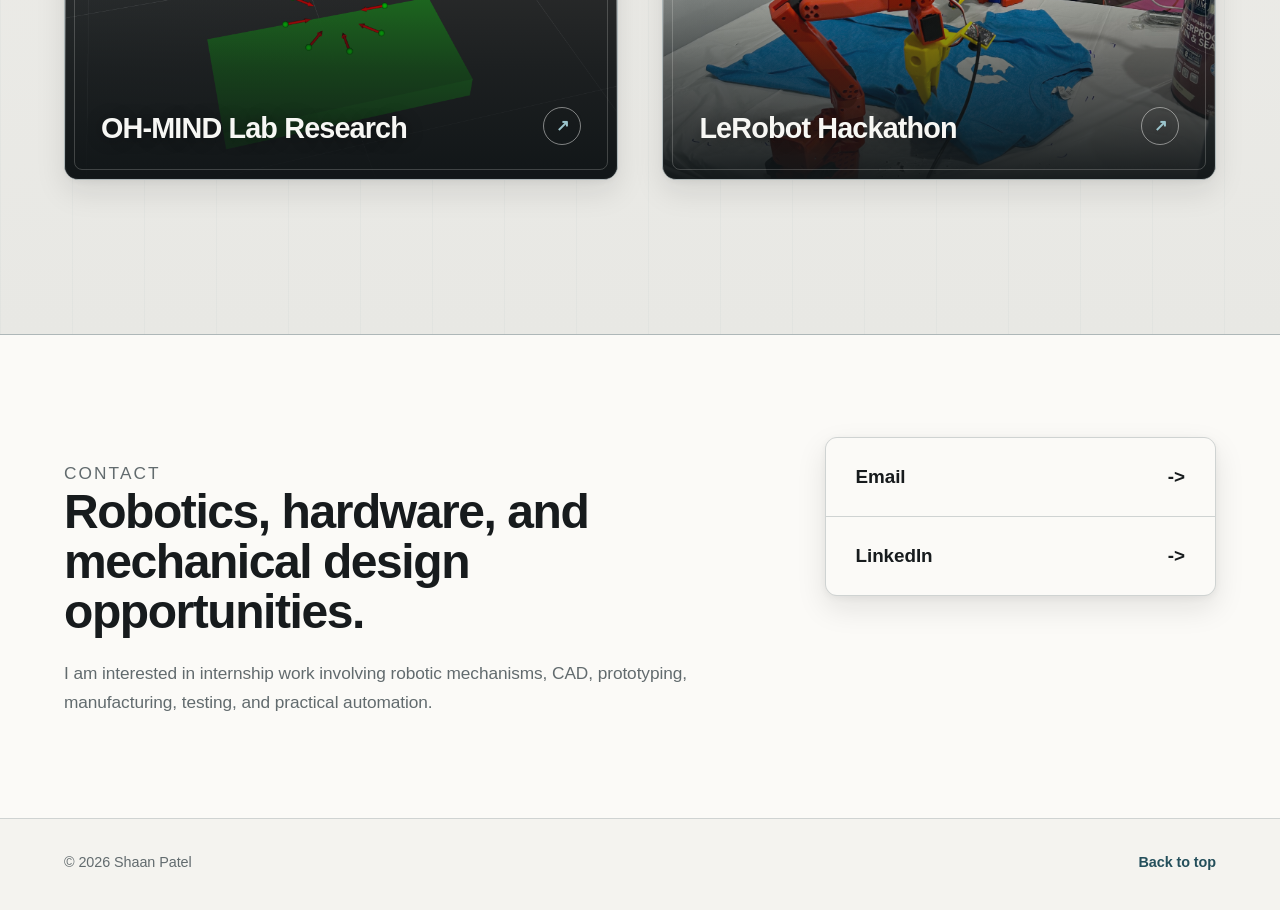
==== commit 6e28da9d: "Updates for first publish of the robotic arm project page. Updates include new images, updated text," ====
--- a/index.html
+++ b/index.html
@@ -26,7 +26,7 @@
     >
     <meta name="twitter:image" content="assets/robotic-arm-dof.png">
     <meta name="twitter:image:alt" content="CAD model showing the degree-of-freedom layout for a robotic arm">
-    <link rel="stylesheet" href="styles.css?v=20260621-1">
+    <link rel="stylesheet" href="styles.css?v=20260710-1">
   </head>
   <body class="home-page">
     <a class="skip-link" href="#projects">Skip to projects</a>
--- a/styles.css
+++ b/styles.css
@@ -1,25 +1,31 @@
 :root {
   color-scheme: light;
-  --bg: #f3f4f1;
-  --bg-alt: #e8ece7;
-  --paper: #ffffff;
-  --paper-soft: #fafbf8;
-  --ink: #0b0d0c;
-  --ink-soft: #232925;
-  --muted: #626862;
-  --muted-strong: #444d47;
-  --line: #d9dfd8;
-  --line-strong: #c2cbc2;
-  --dark: #050706;
-  --dark-soft: #111511;
-  --dark-panel: #151a16;
-  --dark-muted: #b7bdb6;
-  --accent: #2f6f5e;
-  --accent-strong: #1f5f4d;
-  --accent-soft: #dce9e2;
-  --shadow: 0 18px 44px rgba(11, 13, 12, 0.12);
-  --shadow-soft: 0 10px 30px rgba(11, 13, 12, 0.08);
-  --sans: Inter, Roboto, Arial, Helvetica, sans-serif;
+  --bg: #f2f3ef;
+  --bg-alt: #e8ebe7;
+  --paper: #fbfcf9;
+  --paper-soft: #f6f8f4;
+  --image-surface: #ecefeb;
+  --ink: #141816;
+  --ink-soft: #303834;
+  --muted: #5e6862;
+  --muted-strong: #46524b;
+  --line: #d5dbd5;
+  --line-strong: #bcc5be;
+  --dark: #0c100e;
+  --dark-soft: #141a16;
+  --dark-panel: #19211c;
+  --dark-muted: #b9c2bc;
+  --on-dark: #f7f9f6;
+  --dark-copy: #d7ddd8;
+  --accent: #2d6b57;
+  --accent-strong: #205440;
+  --accent-soft: #e0ebe4;
+  --accent-on-dark: #a7cfba;
+  --accent-border: #7fa895;
+  --focus-ring: #2d755d;
+  --shadow: 0 14px 34px rgba(20, 24, 22, 0.09);
+  --shadow-soft: 0 6px 20px rgba(20, 24, 22, 0.06);
+  --sans: ui-sans-serif, -apple-system, BlinkMacSystemFont, "Segoe UI", Roboto, Helvetica, Arial, sans-serif;
   --page: 1240px;
   --measure: 72ch;
   --radius: 6px;
@@ -38,7 +44,7 @@
   color: var(--ink);
   background: var(--bg);
   font-family: var(--sans);
-  line-height: 1.6;
+  line-height: 1.62;
   text-rendering: optimizeLegibility;
   -webkit-font-smoothing: antialiased;
 }
@@ -48,7 +54,7 @@
 }
 
 a:focus-visible {
-  outline: 3px solid var(--accent);
+  outline: 3px solid var(--focus-ring);
   outline-offset: 4px;
 }
 
@@ -85,7 +91,7 @@
   background: var(--paper);
   box-shadow: var(--shadow-soft);
   font-size: 0.9rem;
-  font-weight: 780;
+  font-weight: 700;
   text-decoration: none;
 }
 
@@ -103,10 +109,10 @@
   gap: 24px;
   min-height: 62px;
   padding: 0 clamp(20px, 5vw, 72px);
-  border-bottom: 1px solid rgba(255, 255, 255, 0.1);
-  color: #fff;
-  background: rgba(5, 7, 6, 0.95);
-  box-shadow: 0 1px 0 rgba(255, 255, 255, 0.04) !important;
+  border-bottom: 1px solid rgba(247, 249, 246, 0.1);
+  color: var(--on-dark);
+  background: rgba(12, 16, 14, 0.96);
+  box-shadow: 0 1px 0 rgba(247, 249, 246, 0.04) !important;
   backdrop-filter: blur(16px);
 }
 
@@ -121,7 +127,7 @@
 
 .brand {
   font-size: 0.95rem;
-  font-weight: 750;
+  font-weight: 700;
 }
 
 .nav-links {
@@ -134,12 +140,13 @@
 .nav-links a {
   color: var(--dark-muted);
   font-size: 0.84rem;
-  font-weight: 750;
+  font-weight: 600;
+  transition: color 160ms ease;
 }
 
 .nav-links a:hover,
 .nav-links a:focus-visible {
-  color: #fff;
+  color: var(--on-dark);
 }
 
 .intro {
@@ -195,8 +202,8 @@
   margin: 0;
   color: var(--accent);
   font-size: 0.72rem;
-  font-weight: 850;
-  letter-spacing: 0;
+  font-weight: 700;
+  letter-spacing: 0.12em;
   text-transform: uppercase;
 }
 
@@ -270,10 +277,10 @@
   position: relative;
   overflow: hidden;
   padding: 134px clamp(20px, 5vw, 72px) 118px;
-  color: #fff;
+  color: var(--on-dark);
   background:
-    linear-gradient(112deg, rgba(47, 111, 94, 0.2), transparent 36%),
-    linear-gradient(180deg, #050706 0%, #0c0f0d 100%);
+    linear-gradient(112deg, rgba(45, 107, 87, 0.18), transparent 36%),
+    linear-gradient(180deg, var(--dark) 0%, var(--dark-soft) 100%);
   isolation: isolate;
 }
 
@@ -298,18 +305,19 @@
 .home-intro h1 {
   max-width: 980px;
   margin: 0;
-  font-size: 6rem;
-  font-weight: 680;
-  letter-spacing: 0;
+  font-size: clamp(3.25rem, 7.5vw, 5.75rem);
+  font-weight: 700;
+  letter-spacing: -0.045em;
   line-height: 0.96;
 }
 
 .home-intro p {
   max-width: 760px;
   margin: 28px 0 0;
-  color: #d9ddd7;
-  font-size: 1.24rem;
-  line-height: 1.55;
+  color: var(--dark-copy);
+  font-size: clamp(1.07rem, 1.65vw, 1.22rem);
+  font-weight: 400;
+  line-height: 1.62;
 }
 
 .home-project-gallery {
@@ -325,18 +333,18 @@
 
 .home-project-heading h2 {
   margin: 0;
-  font-size: 5rem;
-  font-weight: 680;
-  letter-spacing: 0;
+  font-size: clamp(3rem, 5.8vw, 4.5rem);
+  font-weight: 700;
+  letter-spacing: -0.04em;
   line-height: 1;
 }
 
 .home-project-heading p {
-  margin: 20px 0 0;
-  color: var(--muted-strong);
-  font-size: 1.18rem;
-  font-weight: 680;
-  line-height: 1.4;
+  margin: 18px 0 0;
+  color: var(--muted);
+  font-size: 1.08rem;
+  font-weight: 500;
+  line-height: 1.5;
 }
 
 .home-project-grid {
@@ -354,9 +362,9 @@
   overflow: hidden;
   border: 1px solid var(--line);
   border-radius: var(--radius);
-  color: #fff;
-  background: #eef2ed;
-  box-shadow: 0 1px 0 rgba(11, 13, 12, 0.04);
+  color: var(--on-dark);
+  background: var(--image-surface);
+  box-shadow: 0 1px 0 rgba(20, 24, 22, 0.04);
   isolation: isolate;
   text-decoration: none;
   transition: border-color 180ms ease, box-shadow 180ms ease, transform 180ms ease;
@@ -368,17 +376,17 @@
   z-index: 1;
   content: "";
   background:
-    linear-gradient(180deg, transparent 40%, rgba(5, 7, 6, 0.78) 100%),
-    linear-gradient(0deg, rgba(5, 7, 6, 0.14), rgba(5, 7, 6, 0.14));
-  opacity: 0;
+    linear-gradient(180deg, transparent 24%, rgba(12, 16, 14, 0.62) 60%, rgba(12, 16, 14, 0.92) 100%),
+    linear-gradient(0deg, rgba(12, 16, 14, 0.06), rgba(12, 16, 14, 0.06));
+  opacity: 1;
   transition: opacity 180ms ease;
 }
 
 .home-project-card:hover,
 .home-project-card:focus-visible {
-  border-color: rgba(47, 111, 94, 0.58);
+  border-color: var(--accent-border);
   box-shadow: var(--shadow);
-  transform: translateY(-3px);
+  transform: translateY(-2px);
 }
 
 .home-project-card:hover::after,
@@ -394,8 +402,8 @@
   aspect-ratio: 16 / 11;
   min-height: 0;
   background:
-    linear-gradient(135deg, rgba(47, 111, 94, 0.08), transparent 52%),
-    #eef2ed;
+    linear-gradient(135deg, rgba(45, 107, 87, 0.07), transparent 52%),
+    var(--image-surface);
 }
 
 .home-project-media img,
@@ -420,14 +428,14 @@
   z-index: 2;
   display: block;
   padding: 28px;
-  color: #fff;
-  font-size: 1.85rem;
-  font-weight: 720;
-  letter-spacing: 0;
-  line-height: 1.08;
-  opacity: 0;
-  text-shadow: 0 1px 20px rgba(0, 0, 0, 0.5);
-  transform: translateY(10px);
+  color: var(--on-dark);
+  font-size: clamp(1.4rem, 2vw, 1.72rem);
+  font-weight: 700;
+  letter-spacing: -0.015em;
+  line-height: 1.12;
+  opacity: 1;
+  text-shadow: 0 1px 16px rgba(0, 0, 0, 0.42);
+  transform: translateY(0);
   transition: opacity 180ms ease, transform 180ms ease;
 }
 
@@ -743,7 +751,7 @@
 .back-link {
   color: var(--accent-strong);
   font-size: 0.9rem;
-  font-weight: 780;
+  font-weight: 700;
 }
 
 .project-card-link {
@@ -770,11 +778,16 @@
 .contact-section h2 {
   max-width: 900px;
   font-size: 3rem;
+  font-weight: 700;
+  letter-spacing: -0.03em;
+  line-height: 1.04;
 }
 
 .contact-section p {
   max-width: 660px;
   margin: 22px 0 0;
+  font-weight: 400;
+  line-height: 1.65;
 }
 
 .contact-links {
@@ -796,15 +809,15 @@
   color: var(--ink);
   background: var(--paper);
   font-size: 1.18rem;
-  font-weight: 680;
+  font-weight: 600;
   text-decoration: none;
   transition: color 160ms ease, background 160ms ease;
 }
 
 .contact-links a:hover,
 .contact-links a:focus-visible {
-  color: #fff;
-  background: var(--dark);
+  color: var(--on-dark);
+  background: var(--dark-soft);
 }
 
 footer {
@@ -816,10 +829,22 @@
   border-top: 1px solid var(--line);
   color: var(--muted);
   background: var(--paper-soft);
+  font-size: 0.9rem;
 }
 
 footer p {
   margin: 0;
+}
+
+footer a {
+  color: var(--accent-strong);
+  font-weight: 600;
+  transition: color 160ms ease;
+}
+
+footer a:hover,
+footer a:focus-visible {
+  color: var(--ink);
 }
 
 .case-page,
@@ -1270,6 +1295,340 @@
   color: var(--dark-muted);
 }
 
+.visual-project-page {
+  color: var(--ink);
+  background: var(--paper);
+}
+
+.visual-project-header {
+  padding: clamp(22px, 4vw, 44px) clamp(20px, 5vw, 72px) 0;
+  background: var(--paper);
+}
+
+.visual-project-nav,
+.visual-project-title,
+.visual-project-hero,
+.visual-project-main,
+.visual-project-footer {
+  width: min(100%, calc(var(--page) + 160px));
+  margin-right: auto;
+  margin-left: auto;
+}
+
+.visual-project-nav {
+  display: flex;
+  align-items: center;
+  justify-content: space-between;
+  gap: 24px;
+}
+
+.visual-project-nav .brand {
+  color: var(--ink);
+}
+
+.visual-project-nav .back-link {
+  color: var(--accent-strong);
+}
+
+.visual-project-nav .back-link:hover,
+.visual-project-nav .back-link:focus-visible {
+  color: var(--ink);
+}
+
+.visual-project-title {
+  margin-top: clamp(48px, 7vw, 88px);
+  margin-bottom: clamp(24px, 4vw, 36px);
+}
+
+.visual-project-title h1 {
+  max-width: 1120px;
+  margin: 0;
+  color: var(--ink);
+  font-size: clamp(3.4rem, 8vw, 6.8rem);
+  font-weight: 700;
+  letter-spacing: -0.045em;
+  line-height: 0.95;
+}
+
+.visual-project-subtitle {
+  margin: 18px 0 0;
+  color: var(--accent-strong);
+  font-size: clamp(1.1rem, 2vw, 1.55rem);
+  font-weight: 600;
+  letter-spacing: -0.01em;
+  line-height: 1.24;
+}
+
+.visual-project-status {
+  max-width: 700px;
+  margin: 13px 0 0;
+  color: var(--muted-strong);
+  font-size: clamp(1rem, 1.35vw, 1.14rem);
+  font-weight: 500;
+  line-height: 1.5;
+}
+
+.visual-project-hero {
+  margin-bottom: clamp(34px, 5vw, 64px);
+}
+
+.visual-project-hero,
+.visual-step figure {
+  min-width: 0;
+}
+
+.visual-project-hero img,
+.visual-step img,
+.visual-project-hero .visual-concept-sketch,
+.visual-step .visual-concept-sketch {
+  display: block;
+  width: 100%;
+  border: 1px solid var(--line);
+  border-radius: var(--radius);
+  background:
+    linear-gradient(135deg, rgba(45, 107, 87, 0.06), transparent 50%),
+    var(--image-surface);
+  object-fit: contain;
+}
+
+.visual-project-hero img,
+.visual-project-hero .visual-concept-sketch {
+  height: clamp(360px, 62vw, 840px);
+  padding: clamp(14px, 2vw, 28px);
+}
+
+.visual-project-hero figcaption {
+  max-width: 780px;
+  margin: 12px 0 0;
+  color: var(--muted-strong);
+  font-size: 0.9rem;
+  font-weight: 500;
+  line-height: 1.5;
+}
+
+.visual-project-main {
+  padding: 0 clamp(20px, 5vw, 72px) clamp(56px, 8vw, 104px);
+}
+
+.visual-project-intro {
+  max-width: 880px;
+  margin-bottom: clamp(52px, 7vw, 80px);
+}
+
+.visual-project-intro p {
+  margin: 0;
+  color: var(--muted-strong);
+  font-size: clamp(1.05rem, 1.5vw, 1.2rem);
+  font-weight: 400;
+  line-height: 1.66;
+}
+
+.visual-project-intro p + p {
+  margin-top: 10px;
+}
+
+.visual-walkthrough {
+  display: grid;
+  gap: clamp(56px, 8vw, 96px);
+}
+
+.visual-step figure {
+  margin: 0;
+}
+
+.visual-step img,
+.visual-step .visual-concept-sketch {
+  height: clamp(360px, 56vw, 780px);
+  padding: clamp(12px, 2vw, 24px);
+}
+
+.visual-concept-sketch {
+  color: var(--accent-strong);
+}
+
+.visual-step figcaption {
+  display: grid;
+  grid-template-columns: minmax(220px, 0.32fr) minmax(0, 0.68fr);
+  gap: clamp(20px, 5vw, 72px);
+  align-items: start;
+  margin-top: 16px;
+  padding-bottom: clamp(24px, 3vw, 32px);
+}
+
+.visual-step h2 {
+  margin: 0;
+  color: var(--ink);
+  font-size: clamp(1.45rem, 2.7vw, 2.25rem);
+  font-weight: 700;
+  letter-spacing: -0.025em;
+  line-height: 1.08;
+}
+
+.visual-step p {
+  max-width: 760px;
+  margin: 0;
+  color: var(--muted-strong);
+  font-size: clamp(1rem, 1.3vw, 1.12rem);
+  font-weight: 400;
+  line-height: 1.64;
+}
+
+.visual-skills,
+.visual-other-projects {
+  margin-top: clamp(60px, 8vw, 96px);
+}
+
+.visual-skills h2,
+.visual-other-projects h2 {
+  margin: 0 0 20px;
+  color: var(--ink);
+  font-size: clamp(1.55rem, 3vw, 2.4rem);
+  font-weight: 700;
+  letter-spacing: -0.025em;
+  line-height: 1.08;
+}
+
+.visual-skill-list {
+  display: flex;
+  flex-wrap: wrap;
+  gap: 9px;
+  max-width: 860px;
+  margin: 0;
+  padding: 0;
+  list-style: none;
+}
+
+.visual-skill-list li {
+  border: 1px solid var(--line-strong);
+  border-radius: var(--radius);
+  padding: 8px 11px;
+  color: var(--ink-soft);
+  background: var(--paper-soft);
+  font-size: 0.88rem;
+  font-weight: 600;
+  line-height: 1.2;
+}
+
+.visual-project-link-grid {
+  display: grid;
+  grid-template-columns: repeat(3, minmax(0, 1fr));
+  gap: clamp(18px, 3vw, 30px);
+}
+
+.visual-project-link {
+  display: block;
+  min-width: 0;
+  color: var(--ink);
+  font-size: clamp(1.05rem, 1.7vw, 1.35rem);
+  font-weight: 700;
+  letter-spacing: -0.015em;
+  line-height: 1.14;
+  text-decoration: none;
+  transition: color 160ms ease;
+}
+
+.visual-project-link:hover,
+.visual-project-link:focus-visible {
+  color: var(--accent-strong);
+}
+
+.visual-project-thumb {
+  display: block;
+  aspect-ratio: 16 / 10;
+  margin-bottom: 13px;
+  overflow: hidden;
+  border: 1px solid var(--line);
+  border-radius: var(--radius);
+  background:
+    linear-gradient(135deg, rgba(45, 107, 87, 0.07), transparent 52%),
+    var(--image-surface);
+}
+
+.visual-project-thumb img,
+.visual-project-thumb svg {
+  width: 100%;
+  height: 100%;
+}
+
+.visual-project-thumb img {
+  object-fit: cover;
+}
+
+.visual-project-thumb-sketch {
+  display: grid;
+  place-items: center;
+  color: var(--accent-strong);
+}
+
+.visual-project-thumb-sketch svg {
+  padding: 22px;
+}
+
+.visual-project-footer {
+  display: flex;
+  justify-content: space-between;
+  gap: 18px;
+  padding: 30px clamp(20px, 5vw, 72px) 36px;
+  border-top: 1px solid var(--line);
+  background: var(--bg);
+}
+
+@media (max-width: 760px) {
+  .visual-project-header {
+    padding-top: 24px;
+  }
+
+  .visual-project-nav {
+    align-items: flex-start;
+    gap: 16px;
+  }
+
+  .visual-project-title {
+    margin-top: 52px;
+  }
+
+  .visual-project-title h1 {
+    font-size: clamp(3.05rem, 14vw, 4.4rem);
+    line-height: 0.96;
+  }
+
+  .visual-project-hero img,
+  .visual-step img,
+  .visual-project-hero .visual-concept-sketch,
+  .visual-step .visual-concept-sketch {
+    height: clamp(300px, 92vw, 430px);
+    padding: 10px;
+  }
+
+  .visual-project-main {
+    padding-right: 20px;
+    padding-left: 20px;
+  }
+
+  .visual-project-intro {
+    margin-bottom: 52px;
+  }
+
+  .visual-step figcaption {
+    grid-template-columns: 1fr;
+    gap: 10px;
+    padding-bottom: 28px;
+  }
+
+  .visual-walkthrough {
+    gap: 58px;
+  }
+
+  .visual-project-link-grid {
+    grid-template-columns: 1fr;
+  }
+
+  .visual-project-footer {
+    align-items: flex-start;
+    flex-direction: column;
+  }
+}
+
 @media (hover: none), (pointer: coarse) {
   .home-project-card::after,
   .home-project-title {
@@ -1281,10 +1640,6 @@
 @media (max-width: 1180px) {
   .intro h1 {
     font-size: 5.6rem;
-  }
-
-  .home-intro h1 {
-    font-size: 5.2rem;
   }
 
   .case-title h1 {
@@ -1343,14 +1698,6 @@
     padding-bottom: 96px;
   }
 
-  .home-intro h1 {
-    font-size: 4.45rem;
-  }
-
-  .home-project-heading h2 {
-    font-size: 4rem;
-  }
-
   .section-heading h2 {
     font-size: 3rem;
   }
@@ -1410,22 +1757,9 @@
     padding-bottom: 76px;
   }
 
-  .home-intro h1 {
-    font-size: 3.45rem;
-    line-height: 1;
-  }
-
-  .home-intro p {
-    font-size: 1.06rem;
-  }
-
   .home-project-gallery {
     padding-top: 70px;
     padding-bottom: 84px;
-  }
-
-  .home-project-heading h2 {
-    font-size: 3.2rem;
   }
 
   .home-project-grid {
@@ -1441,7 +1775,6 @@
 
   .home-project-title {
     padding: 22px;
-    font-size: 1.45rem;
   }
 
   .intro-cta {
@@ -1559,3 +1892,738 @@
     animation-iteration-count: 1 !important;
   }
 }
+
+/* Visible visual polish: machined graphite, warm aluminum, and oxidized steel blue. */
+:root {
+  --bg: #edece8;
+  --bg-alt: #e4e5e2;
+  --paper: #fbfaf7;
+  --paper-soft: #f4f3ef;
+  --image-surface: #e7e9e7;
+  --ink: #171b1d;
+  --ink-soft: #31383b;
+  --muted: #626b6e;
+  --muted-strong: #465155;
+  --line: #cfd3d2;
+  --line-strong: #aeb7b8;
+  --dark: #101517;
+  --dark-soft: #182024;
+  --dark-panel: #202a2e;
+  --dark-muted: #b8c1c3;
+  --on-dark: #f7f7f4;
+  --dark-copy: #d5dcdd;
+  --accent: #356b78;
+  --accent-strong: #244f5b;
+  --accent-soft: #dce8ea;
+  --accent-on-dark: #9bc4cc;
+  --accent-border: #789da5;
+  --focus-ring: #2f7384;
+  --shadow: 0 24px 58px rgba(16, 21, 23, 0.16), 0 6px 16px rgba(16, 21, 23, 0.08);
+  --shadow-soft: 0 12px 30px rgba(16, 21, 23, 0.1), 0 2px 7px rgba(16, 21, 23, 0.05);
+  --shadow-raised: 0 34px 72px rgba(16, 21, 23, 0.21), 0 9px 22px rgba(16, 21, 23, 0.12);
+  --radius: 12px;
+  --radius-small: 8px;
+}
+
+body {
+  letter-spacing: -0.005em;
+}
+
+.site-header {
+  min-height: 68px;
+  border-bottom-color: rgba(155, 196, 204, 0.2);
+  background: rgba(16, 21, 23, 0.94);
+  box-shadow: 0 10px 30px rgba(8, 12, 13, 0.16) !important;
+}
+
+.brand {
+  letter-spacing: 0.035em;
+}
+
+.nav-links a,
+.back-link,
+.footer-link {
+  letter-spacing: 0.025em;
+}
+
+.home-intro {
+  padding-top: clamp(138px, 14vw, 188px);
+  padding-bottom: clamp(112px, 12vw, 154px);
+  border-bottom: 1px solid rgba(155, 196, 204, 0.28);
+  background:
+    radial-gradient(circle at 83% 18%, rgba(53, 107, 120, 0.3), transparent 28%),
+    linear-gradient(115deg, rgba(53, 107, 120, 0.2), transparent 42%),
+    linear-gradient(180deg, #0d1214 0%, var(--dark-soft) 100%);
+}
+
+.home-intro::before {
+  background-image:
+    linear-gradient(rgba(155, 196, 204, 0.065) 1px, transparent 1px),
+    linear-gradient(90deg, rgba(155, 196, 204, 0.065) 1px, transparent 1px);
+  background-size: 52px 52px;
+  mask-image: linear-gradient(120deg, rgba(0, 0, 0, 0.96), rgba(0, 0, 0, 0.2) 72%, transparent);
+}
+
+.home-intro::after {
+  position: absolute;
+  top: clamp(76px, 9vw, 112px);
+  bottom: clamp(76px, 9vw, 112px);
+  left: clamp(20px, 5vw, 72px);
+  width: 4px;
+  border-radius: 99px;
+  content: "";
+  background: linear-gradient(180deg, var(--accent-on-dark), rgba(155, 196, 204, 0.08));
+  box-shadow: 0 0 28px rgba(155, 196, 204, 0.2);
+}
+
+.home-intro-copy {
+  padding-left: clamp(24px, 4vw, 52px);
+}
+
+.home-intro h1 {
+  max-width: 1050px;
+  font-size: clamp(3.75rem, 8.25vw, 6.85rem);
+  font-weight: 735;
+  letter-spacing: -0.058em;
+  line-height: 0.89;
+  text-wrap: balance;
+}
+
+.home-intro p {
+  max-width: 720px;
+  margin-top: 34px;
+  border-left: 1px solid rgba(155, 196, 204, 0.42);
+  padding-left: 20px;
+  color: var(--dark-copy);
+  font-size: clamp(1.08rem, 1.7vw, 1.28rem);
+  line-height: 1.68;
+}
+
+.home-project-gallery {
+  position: relative;
+  padding-top: clamp(94px, 10vw, 136px);
+  padding-bottom: clamp(108px, 12vw, 154px);
+  overflow: hidden;
+  background:
+    linear-gradient(90deg, rgba(53, 107, 120, 0.035) 1px, transparent 1px),
+    linear-gradient(180deg, #f3f2ee 0%, var(--bg) 44%, #e8e8e4 100%);
+  background-size: 72px 100%, auto;
+}
+
+.home-project-heading {
+  position: relative;
+  width: min(100%, 980px);
+}
+
+.home-project-heading::before {
+  display: block;
+  width: 54px;
+  height: 4px;
+  margin: 0 auto 24px;
+  border-radius: 99px;
+  content: "";
+  background: var(--accent);
+}
+
+.home-project-heading h2 {
+  font-size: clamp(3.5rem, 6.5vw, 5.65rem);
+  font-weight: 735;
+  letter-spacing: -0.055em;
+  line-height: 0.92;
+}
+
+.home-project-heading p {
+  display: inline-flex;
+  align-items: center;
+  gap: 11px;
+  min-height: 40px;
+  margin-top: 26px;
+  border: 1px solid var(--line-strong);
+  border-radius: 999px;
+  padding: 0 18px;
+  color: var(--muted-strong);
+  background: rgba(251, 250, 247, 0.78);
+  box-shadow: 0 4px 14px rgba(16, 21, 23, 0.06);
+  font-size: 0.83rem;
+  font-weight: 750;
+  letter-spacing: 0.075em;
+  line-height: 1;
+  text-transform: uppercase;
+}
+
+.home-project-heading p::before {
+  width: 7px;
+  height: 7px;
+  border-radius: 50%;
+  content: "";
+  background: var(--accent);
+  box-shadow: 0 0 0 4px var(--accent-soft);
+}
+
+.home-project-grid {
+  gap: clamp(24px, 3.5vw, 46px);
+  width: min(100%, 1320px);
+  margin-top: clamp(52px, 6vw, 76px);
+}
+
+.home-project-card {
+  border-color: var(--line-strong);
+  border-radius: 14px;
+  background: var(--dark-panel);
+  box-shadow: var(--shadow-soft);
+  outline: 1px solid rgba(255, 255, 255, 0.5);
+  outline-offset: -2px;
+  transform: translateZ(0);
+  transition: border-color 240ms ease, box-shadow 240ms ease, transform 240ms ease;
+}
+
+.home-project-card::before {
+  position: absolute;
+  inset: 9px;
+  z-index: 2;
+  border: 1px solid rgba(247, 247, 244, 0.2);
+  border-radius: 8px;
+  content: "";
+  pointer-events: none;
+  transition: border-color 240ms ease;
+}
+
+.home-project-card::after {
+  background:
+    linear-gradient(180deg, rgba(16, 21, 23, 0.02) 30%, rgba(16, 21, 23, 0.62) 68%, rgba(16, 21, 23, 0.96) 100%),
+    linear-gradient(135deg, rgba(53, 107, 120, 0.08), transparent 54%);
+}
+
+.home-project-card:hover,
+.home-project-card:focus-visible {
+  border-color: var(--accent-border);
+  box-shadow: var(--shadow-raised);
+  transform: translateY(-8px);
+}
+
+.home-project-card:hover::before,
+.home-project-card:focus-visible::before {
+  border-color: rgba(155, 196, 204, 0.62);
+}
+
+.home-project-media {
+  aspect-ratio: 16 / 10;
+  overflow: hidden;
+  background:
+    linear-gradient(135deg, rgba(53, 107, 120, 0.11), transparent 52%),
+    var(--image-surface);
+}
+
+.home-project-media img,
+.home-project-media .concept-sketch {
+  transition: filter 300ms ease, transform 500ms cubic-bezier(0.2, 0.7, 0.2, 1);
+}
+
+.home-project-media img {
+  object-position: center;
+}
+
+.home-project-card:hover .home-project-media img,
+.home-project-card:focus-visible .home-project-media img,
+.home-project-card:hover .home-project-media .concept-sketch,
+.home-project-card:focus-visible .home-project-media .concept-sketch {
+  filter: saturate(0.92) contrast(1.04);
+  transform: scale(1.045);
+}
+
+.home-project-title {
+  display: flex;
+  align-items: flex-end;
+  justify-content: space-between;
+  gap: 20px;
+  padding: clamp(24px, 3vw, 36px);
+  font-size: clamp(1.45rem, 2.25vw, 2rem);
+  font-weight: 735;
+  letter-spacing: -0.03em;
+  line-height: 1.05;
+}
+
+.home-project-title::after {
+  display: grid;
+  flex: 0 0 36px;
+  width: 36px;
+  height: 36px;
+  place-items: center;
+  border: 1px solid rgba(247, 247, 244, 0.48);
+  border-radius: 50%;
+  content: "\2197";
+  color: var(--accent-on-dark);
+  font-size: 1rem;
+  line-height: 1;
+  transform: translateY(2px);
+  transition: color 200ms ease, background 200ms ease, transform 200ms ease;
+}
+
+.home-project-card:hover .home-project-title::after,
+.home-project-card:focus-visible .home-project-title::after {
+  color: var(--dark);
+  background: var(--accent-on-dark);
+  transform: translate(2px, -2px);
+}
+
+.contact-section {
+  border-top-color: var(--line-strong);
+  background: var(--paper);
+}
+
+.contact-links {
+  border-radius: var(--radius);
+  box-shadow: var(--shadow-soft);
+}
+
+.visual-project-page {
+  background:
+    linear-gradient(90deg, rgba(53, 107, 120, 0.025) 1px, transparent 1px),
+    var(--paper);
+  background-size: 76px 100%, auto;
+}
+
+.visual-project-header {
+  position: relative;
+  padding-top: clamp(26px, 4vw, 48px);
+  overflow: hidden;
+  background:
+    linear-gradient(180deg, rgba(220, 232, 234, 0.52) 0, rgba(251, 250, 247, 0) 330px),
+    var(--paper);
+}
+
+.visual-project-header::before {
+  position: absolute;
+  top: 0;
+  right: 0;
+  left: 0;
+  height: 5px;
+  content: "";
+  background: linear-gradient(90deg, var(--accent-strong), var(--accent), rgba(53, 107, 120, 0.1) 72%);
+}
+
+.visual-project-nav {
+  border-bottom: 1px solid var(--line);
+  padding-bottom: 22px;
+}
+
+.visual-project-title {
+  margin-top: clamp(62px, 8vw, 104px);
+  margin-bottom: clamp(34px, 5vw, 52px);
+}
+
+.visual-project-title h1 {
+  max-width: 1200px;
+  font-size: clamp(3.8rem, 8.5vw, 7.6rem);
+  font-weight: 745;
+  letter-spacing: -0.06em;
+  line-height: 0.88;
+  text-wrap: balance;
+}
+
+.visual-project-subtitle {
+  display: flex;
+  align-items: center;
+  gap: 12px;
+  margin-top: 28px;
+  color: var(--accent-strong);
+  font-size: clamp(1.08rem, 1.8vw, 1.45rem);
+  font-weight: 735;
+  letter-spacing: 0.01em;
+}
+
+.visual-project-subtitle::before {
+  width: 34px;
+  height: 3px;
+  border-radius: 99px;
+  content: "";
+  background: var(--accent);
+}
+
+.visual-project-status {
+  margin-top: 16px;
+  font-size: clamp(1.03rem, 1.4vw, 1.18rem);
+  line-height: 1.62;
+}
+
+.visual-project-hero {
+  position: relative;
+  margin-bottom: clamp(54px, 7vw, 88px);
+  border: 1px solid var(--line-strong);
+  border-radius: 14px;
+  padding: clamp(10px, 1.3vw, 16px);
+  background: linear-gradient(145deg, #d9dcda, #f4f4f0 42%, #d7dbd9);
+  box-shadow: var(--shadow);
+}
+
+.visual-project-hero::before,
+.visual-project-hero::after {
+  position: absolute;
+  top: 7px;
+  z-index: 2;
+  width: 5px;
+  height: 5px;
+  border-radius: 50%;
+  content: "";
+  background: var(--line-strong);
+  box-shadow: 0 calc(clamp(360px, 62vw, 840px) + 15px) 0 var(--line-strong);
+}
+
+.visual-project-hero::before {
+  left: 7px;
+}
+
+.visual-project-hero::after {
+  right: 7px;
+}
+
+.visual-project-hero img,
+.visual-project-hero .visual-concept-sketch {
+  border-color: #bcc3c3;
+  border-radius: var(--radius-small);
+  background:
+    linear-gradient(135deg, rgba(53, 107, 120, 0.08), transparent 50%),
+    var(--image-surface);
+}
+
+.visual-project-hero figcaption {
+  max-width: none;
+  margin: 0;
+  padding: 15px 12px 4px;
+  color: var(--muted-strong);
+  font-size: 0.78rem;
+  font-weight: 725;
+  letter-spacing: 0.065em;
+  line-height: 1.5;
+  text-transform: uppercase;
+}
+
+.visual-project-main {
+  padding-bottom: clamp(76px, 10vw, 132px);
+}
+
+.visual-project-intro {
+  position: relative;
+  max-width: 940px;
+  margin-bottom: clamp(72px, 9vw, 112px);
+  border-left: 4px solid var(--accent);
+  padding: 6px 0 6px clamp(22px, 3vw, 36px);
+}
+
+.visual-project-intro p {
+  color: var(--ink-soft);
+  font-size: clamp(1.08rem, 1.6vw, 1.28rem);
+  line-height: 1.72;
+}
+
+.visual-walkthrough {
+  gap: clamp(78px, 10vw, 132px);
+}
+
+.visual-step figure {
+  overflow: hidden;
+  border: 1px solid var(--line-strong);
+  border-radius: 14px;
+  background: var(--paper);
+  box-shadow: var(--shadow-soft);
+}
+
+.visual-step img,
+.visual-step .visual-concept-sketch {
+  border: 0;
+  border-radius: 0;
+  background:
+    linear-gradient(135deg, rgba(53, 107, 120, 0.075), transparent 52%),
+    var(--image-surface);
+}
+
+.visual-step figcaption {
+  position: relative;
+  gap: clamp(26px, 5vw, 76px);
+  margin-top: 0;
+  border-top: 1px solid var(--line);
+  padding: clamp(24px, 3.4vw, 40px);
+  background: linear-gradient(120deg, var(--paper) 0%, var(--paper-soft) 100%);
+}
+
+.visual-step figcaption::before {
+  position: absolute;
+  top: -1px;
+  left: clamp(24px, 3.4vw, 40px);
+  width: 74px;
+  height: 3px;
+  content: "";
+  background: var(--accent);
+}
+
+.visual-step h2 {
+  font-size: clamp(1.55rem, 2.9vw, 2.5rem);
+  font-weight: 735;
+  letter-spacing: -0.035em;
+}
+
+.visual-step p {
+  color: var(--muted-strong);
+  line-height: 1.7;
+}
+
+.visual-skills,
+.visual-other-projects {
+  margin-top: clamp(82px, 11vw, 138px);
+  border-top: 1px solid var(--line-strong);
+  padding-top: clamp(34px, 5vw, 54px);
+}
+
+.visual-skills h2,
+.visual-other-projects h2 {
+  margin-bottom: 26px;
+  font-size: clamp(1.9rem, 3.5vw, 2.85rem);
+  font-weight: 735;
+  letter-spacing: -0.04em;
+}
+
+.visual-skill-list {
+  gap: 10px;
+}
+
+.visual-skill-list li {
+  border-color: var(--accent-border);
+  border-radius: 999px;
+  padding: 10px 15px;
+  color: var(--accent-strong);
+  background: linear-gradient(180deg, #f7fbfa, var(--accent-soft));
+  box-shadow: 0 3px 10px rgba(36, 79, 91, 0.07);
+  font-size: 0.82rem;
+  font-weight: 735;
+  letter-spacing: 0.025em;
+}
+
+.visual-project-link-grid {
+  gap: clamp(20px, 3vw, 32px);
+}
+
+.visual-project-link {
+  overflow: hidden;
+  border: 1px solid var(--line-strong);
+  border-radius: var(--radius);
+  padding: 10px 10px 18px;
+  background: var(--paper);
+  box-shadow: var(--shadow-soft);
+  font-size: clamp(1.05rem, 1.7vw, 1.32rem);
+  transition: color 200ms ease, border-color 200ms ease, box-shadow 200ms ease, transform 200ms ease;
+}
+
+.visual-project-link:hover,
+.visual-project-link:focus-visible {
+  border-color: var(--accent-border);
+  color: var(--accent-strong);
+  box-shadow: var(--shadow);
+  transform: translateY(-5px);
+}
+
+.visual-project-thumb {
+  margin-bottom: 16px;
+  border: 0;
+  border-radius: var(--radius-small);
+}
+
+.visual-project-thumb img,
+.visual-project-thumb svg {
+  transition: transform 360ms ease;
+}
+
+.visual-project-link:hover .visual-project-thumb img,
+.visual-project-link:focus-visible .visual-project-thumb img,
+.visual-project-link:hover .visual-project-thumb svg,
+.visual-project-link:focus-visible .visual-project-thumb svg {
+  transform: scale(1.04);
+}
+
+.visual-project-link > :last-child:not(.visual-project-thumb) {
+  display: block;
+  padding-inline: 8px;
+}
+
+.visual-project-footer {
+  border-top-color: var(--line-strong);
+  background: var(--bg-alt);
+}
+
+@media (max-width: 760px) {
+  .site-header {
+    min-height: 62px;
+  }
+
+  .home-intro {
+    padding-top: 104px;
+    padding-bottom: 88px;
+  }
+
+  .home-intro::after {
+    top: 70px;
+    bottom: 64px;
+  }
+
+  .home-intro-copy {
+    padding-left: 22px;
+  }
+
+  .home-intro h1 {
+    font-size: clamp(3.25rem, 15vw, 4.75rem);
+    line-height: 0.92;
+  }
+
+  .home-intro p {
+    margin-top: 28px;
+    padding-left: 15px;
+    font-size: 1.05rem;
+  }
+
+  .home-project-gallery {
+    padding-top: 78px;
+    padding-bottom: 94px;
+    background-size: 48px 100%, auto;
+  }
+
+  .home-project-heading::before {
+    margin-bottom: 20px;
+  }
+
+  .home-project-heading h2 {
+    font-size: clamp(3.15rem, 15vw, 4.45rem);
+  }
+
+  .home-project-heading p {
+    min-height: 38px;
+    margin-top: 22px;
+    padding-inline: 15px;
+    font-size: 0.72rem;
+    letter-spacing: 0.06em;
+  }
+
+  .home-project-grid {
+    gap: 25px;
+    margin-top: 44px;
+  }
+
+  .home-project-card:hover,
+  .home-project-card:focus-visible {
+    transform: translateY(-4px);
+  }
+
+  .home-project-title {
+    padding: 24px;
+    font-size: clamp(1.4rem, 6vw, 1.75rem);
+  }
+
+  .home-project-title::after {
+    flex-basis: 34px;
+    width: 34px;
+    height: 34px;
+  }
+
+  .visual-project-header {
+    padding-top: 28px;
+  }
+
+  .visual-project-nav {
+    padding-bottom: 18px;
+  }
+
+  .visual-project-title {
+    margin-top: 54px;
+    margin-bottom: 34px;
+  }
+
+  .visual-project-title h1 {
+    font-size: clamp(3.2rem, 15vw, 4.65rem);
+    line-height: 0.92;
+  }
+
+  .visual-project-subtitle {
+    margin-top: 23px;
+    font-size: 1.05rem;
+  }
+
+  .visual-project-hero {
+    margin-bottom: 58px;
+    border-radius: 10px;
+    padding: 7px;
+  }
+
+  .visual-project-hero::before,
+  .visual-project-hero::after {
+    display: none;
+  }
+
+  .visual-project-hero figcaption {
+    padding: 13px 9px 5px;
+    font-size: 0.69rem;
+    letter-spacing: 0.05em;
+  }
+
+  .visual-project-intro {
+    margin-bottom: 62px;
+    padding-left: 19px;
+  }
+
+  .visual-walkthrough {
+    gap: 68px;
+  }
+
+  .visual-step figure {
+    border-radius: 10px;
+  }
+
+  .visual-step figcaption {
+    gap: 12px;
+    padding: 26px 22px 28px;
+  }
+
+  .visual-step figcaption::before {
+    left: 22px;
+  }
+
+  .visual-skills,
+  .visual-other-projects {
+    margin-top: 76px;
+    padding-top: 34px;
+  }
+
+  .visual-project-link {
+    padding: 9px 9px 17px;
+  }
+}
+
+@media (max-width: 420px) {
+  .home-intro h1,
+  .visual-project-title h1 {
+    hyphens: auto;
+  }
+
+  .home-project-gallery,
+  .visual-project-main {
+    padding-right: 16px;
+    padding-left: 16px;
+  }
+
+  .home-project-title {
+    padding: 20px;
+  }
+
+  .visual-project-hero img,
+  .visual-step img,
+  .visual-project-hero .visual-concept-sketch,
+  .visual-step .visual-concept-sketch {
+    height: clamp(278px, 86vw, 360px);
+  }
+}
+
+@media (prefers-reduced-motion: reduce) {
+  .home-project-card:hover,
+  .home-project-card:focus-visible,
+  .visual-project-link:hover,
+  .visual-project-link:focus-visible {
+    transform: none;
+  }
+}
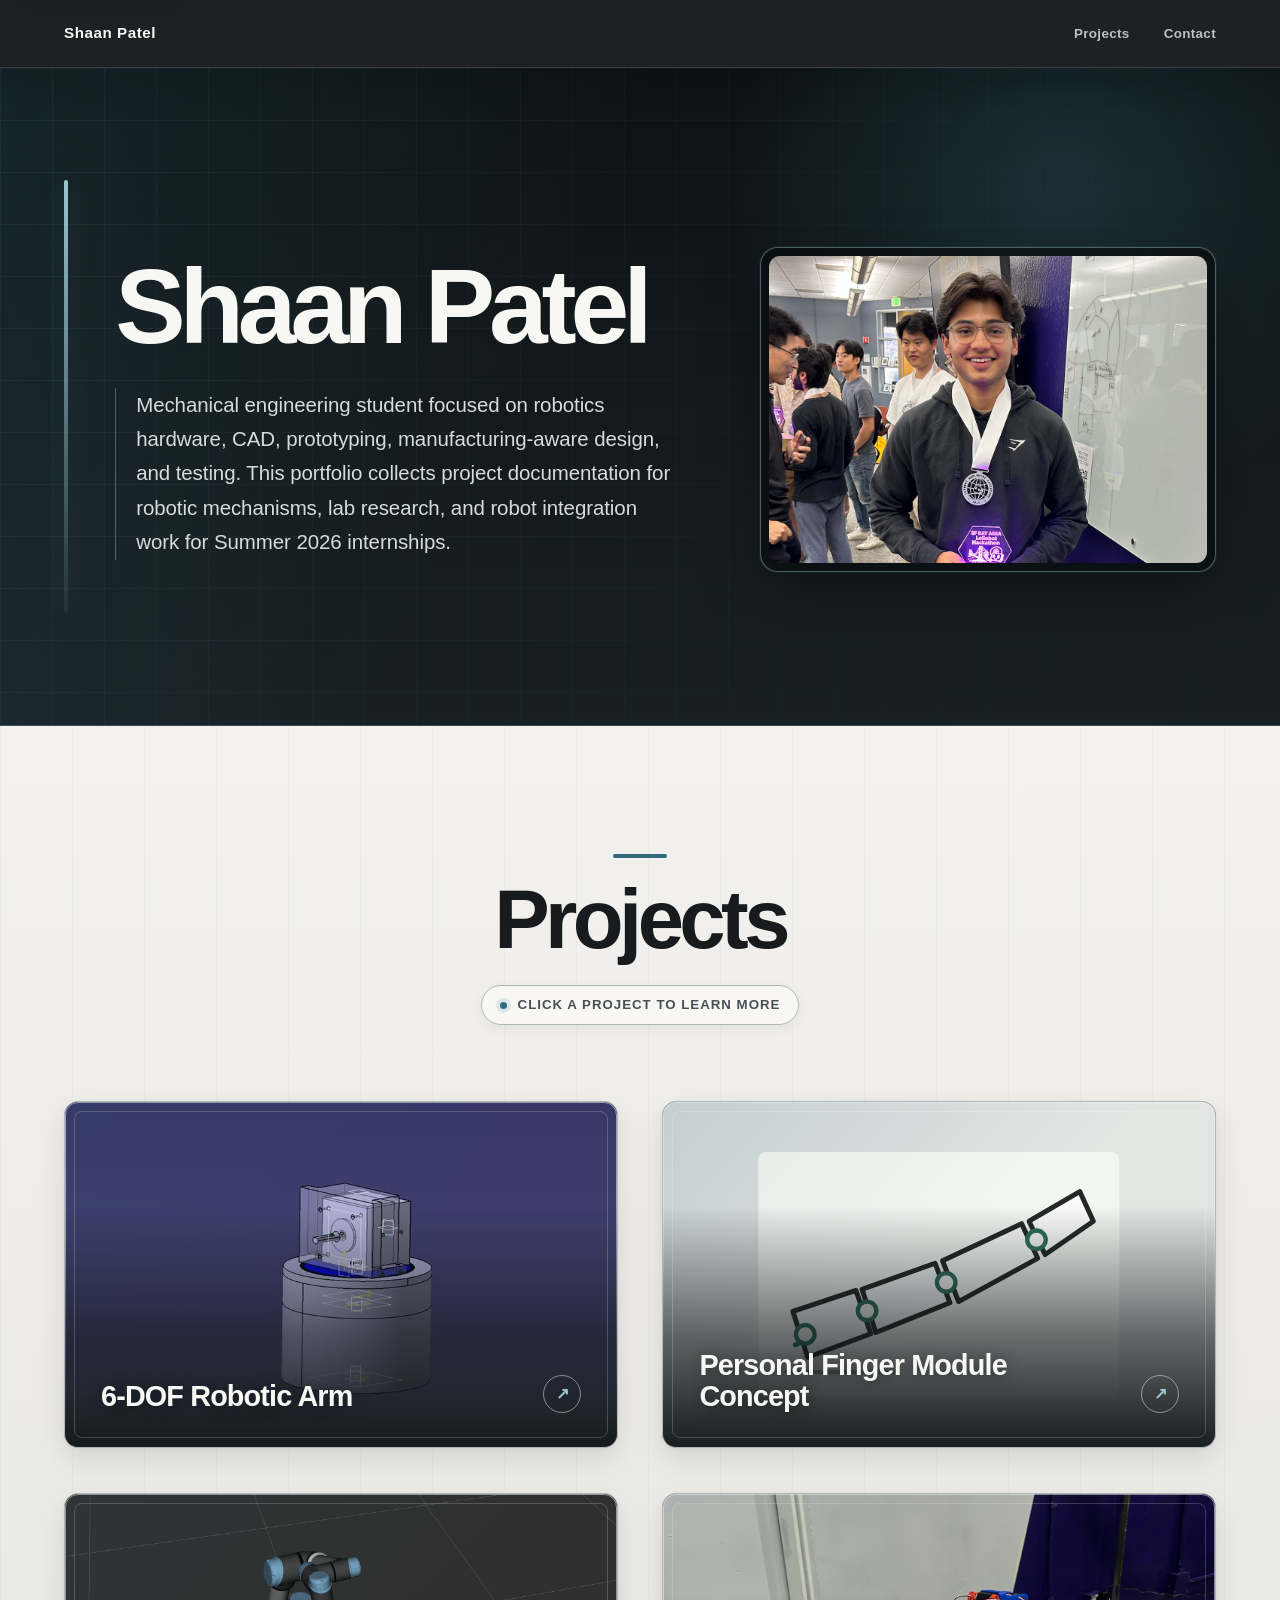
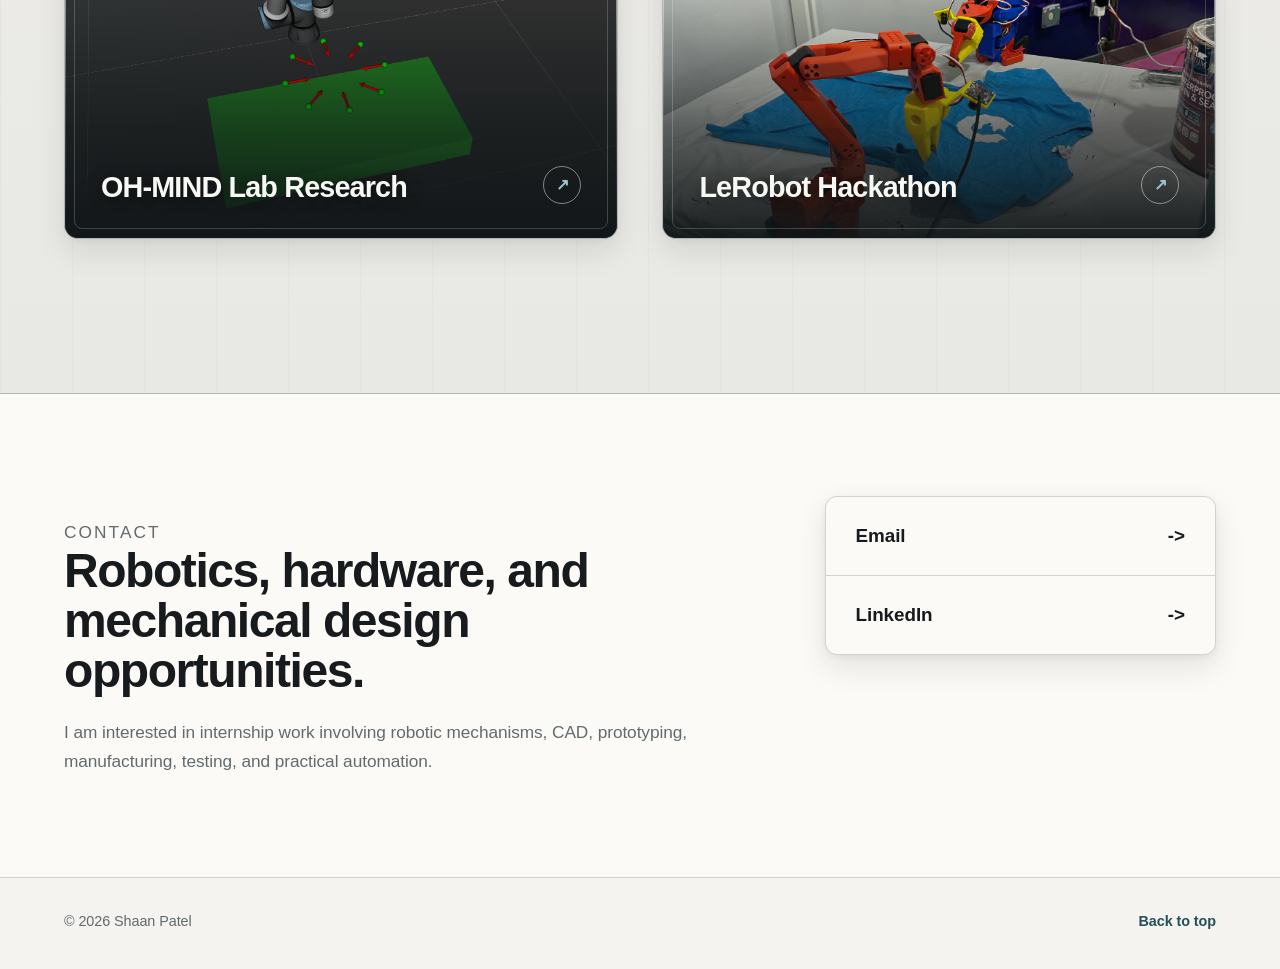
==== commit 9ea8dcdc: "Clean up and update images in robot arm and add new image to home page" ====
--- a/index.html
+++ b/index.html
@@ -42,14 +42,23 @@
 
     <main id="top">
       <section class="home-intro" aria-labelledby="intro-title">
-        <div class="home-intro-copy">
-          <h1 id="intro-title">Shaan Patel</h1>
-          <p>
-            Mechanical engineering student focused on robotics hardware, CAD,
-            prototyping, manufacturing-aware design, and testing. This portfolio
-            collects project documentation for robotic mechanisms, lab research,
-            and robot integration work for Summer 2026 internships.
-          </p>
+        <div class="home-intro-inner">
+          <div class="home-intro-copy">
+            <h1 id="intro-title">Shaan Patel</h1>
+            <p>
+              Mechanical engineering student focused on robotics hardware, CAD,
+              prototyping, manufacturing-aware design, and testing. This portfolio
+              collects project documentation for robotic mechanisms, lab research,
+              and robot integration work for Summer 2026 internships.
+            </p>
+          </div>
+          <figure class="home-intro-visual">
+            <img
+              src="assets/Screenshot 2026-07-23 at 3.32.59 PM.png"
+              alt="Robotics prototyping workspace with a tracked robot, engineering sketches, electronics, calipers, and a 3D printer"
+              decoding="async"
+            >
+          </figure>
         </div>
       </section>
 
--- a/styles.css
+++ b/styles.css
@@ -297,9 +297,39 @@
   pointer-events: none;
 }
 
-.home-intro-copy {
+.home-intro-inner {
+  display: grid;
+  grid-template-columns: minmax(0, 0.95fr) minmax(320px, 0.7fr);
+  gap: clamp(36px, 6vw, 86px);
+  align-items: center;
   width: min(100%, var(--page));
   margin: 0 auto;
+}
+
+.home-intro-copy {
+  min-width: 0;
+}
+
+.home-intro-visual {
+  width: min(100%, 560px);
+  margin: 0;
+  justify-self: end;
+  overflow: hidden;
+  border: 1px solid rgba(155, 196, 204, 0.44);
+  border-radius: 18px;
+  padding: 8px;
+  background: rgba(7, 13, 15, 0.72);
+  box-shadow:
+    0 24px 58px rgba(0, 0, 0, 0.34),
+    0 0 0 1px rgba(155, 196, 204, 0.08);
+}
+
+.home-intro-visual img {
+  display: block;
+  width: 100%;
+  aspect-ratio: 10/7 ;
+  border-radius: 11px;
+  object-fit: cover;
 }
 
 .home-intro h1 {
@@ -1668,6 +1698,15 @@
 }
 
 @media (max-width: 980px) {
+  .home-intro-inner {
+    grid-template-columns: 1fr;
+  }
+
+  .home-intro-visual {
+    width: min(100%, 720px);
+    justify-self: start;
+  }
+
   .section-heading,
   .contact-grid,
   .case-title,
@@ -2367,6 +2406,68 @@
   line-height: 1.7;
 }
 
+.visual-step .torque-image-grid {
+  display: grid;
+  grid-template-columns: repeat(2, minmax(0, 1fr));
+  gap: clamp(12px, 2vw, 22px);
+  margin-top: clamp(20px, 3vw, 32px);
+  padding: clamp(14px, 2vw, 24px);
+  background: var(--image-surface);
+}
+
+.visual-step .torque-calculations-visual {
+  margin-top: clamp(20px, 3vw, 32px);
+}
+
+.visual-step .torque-calculations-visual .torque-image-grid {
+  margin-top: 0;
+}
+
+.visual-step .torque-image-grid img {
+  width: 100%;
+  height: auto;
+  aspect-ratio: 4 / 3;
+  border: 0;
+  border-radius: 8px;
+  padding: clamp(8px, 1.25vw, 16px);
+  background: var(--paper);
+  object-fit: contain;
+}
+
+.visual-step .gearbox-design-visual {
+  margin-top: clamp(20px, 3vw, 32px);
+}
+
+.visual-step .gearbox-image-grid {
+  display: grid;
+  grid-template-columns: repeat(2, minmax(0, 1fr));
+  gap: clamp(12px, 2vw, 22px);
+  margin-top: clamp(20px, 3vw, 32px);
+  border: 1px solid var(--line-strong);
+  border-radius: 14px;
+  padding: clamp(14px, 2vw, 24px);
+  background: var(--image-surface);
+  box-shadow: var(--shadow-soft);
+}
+
+.visual-step .gearbox-design-visual .gearbox-image-grid {
+  margin-top: 0;
+  border: 0;
+  border-radius: 0;
+  box-shadow: none;
+}
+
+.visual-step .gearbox-image-grid img {
+  width: 100%;
+  height: auto;
+  aspect-ratio: 4 / 3;
+  border: 0;
+  border-radius: 8px;
+  padding: clamp(8px, 1.25vw, 16px);
+  background: var(--paper);
+  object-fit: contain;
+}
+
 .visual-skills,
 .visual-other-projects {
   margin-top: clamp(82px, 11vw, 138px);
@@ -2468,6 +2569,21 @@
     padding-left: 22px;
   }
 
+  .home-intro-inner {
+    gap: 42px;
+  }
+
+  .home-intro-visual {
+    width: calc(100% - 22px);
+    margin-left: 22px;
+    border-radius: 12px;
+    padding: 6px;
+  }
+
+  .home-intro-visual img {
+    border-radius: 7px;
+  }
+
   .home-intro h1 {
     font-size: clamp(3.25rem, 15vw, 4.75rem);
     line-height: 0.92;
@@ -2584,6 +2700,27 @@
     left: 22px;
   }
 
+  .visual-step .torque-image-grid {
+    grid-template-columns: 1fr;
+    gap: 12px;
+    padding: 12px;
+  }
+
+  .visual-step .torque-image-grid img {
+    height: auto;
+  }
+
+  .visual-step .gearbox-image-grid {
+    grid-template-columns: 1fr;
+    gap: 12px;
+    border-radius: 10px;
+    padding: 12px;
+  }
+
+  .visual-step .gearbox-image-grid img {
+    height: auto;
+  }
+
   .visual-skills,
   .visual-other-projects {
     margin-top: 76px;
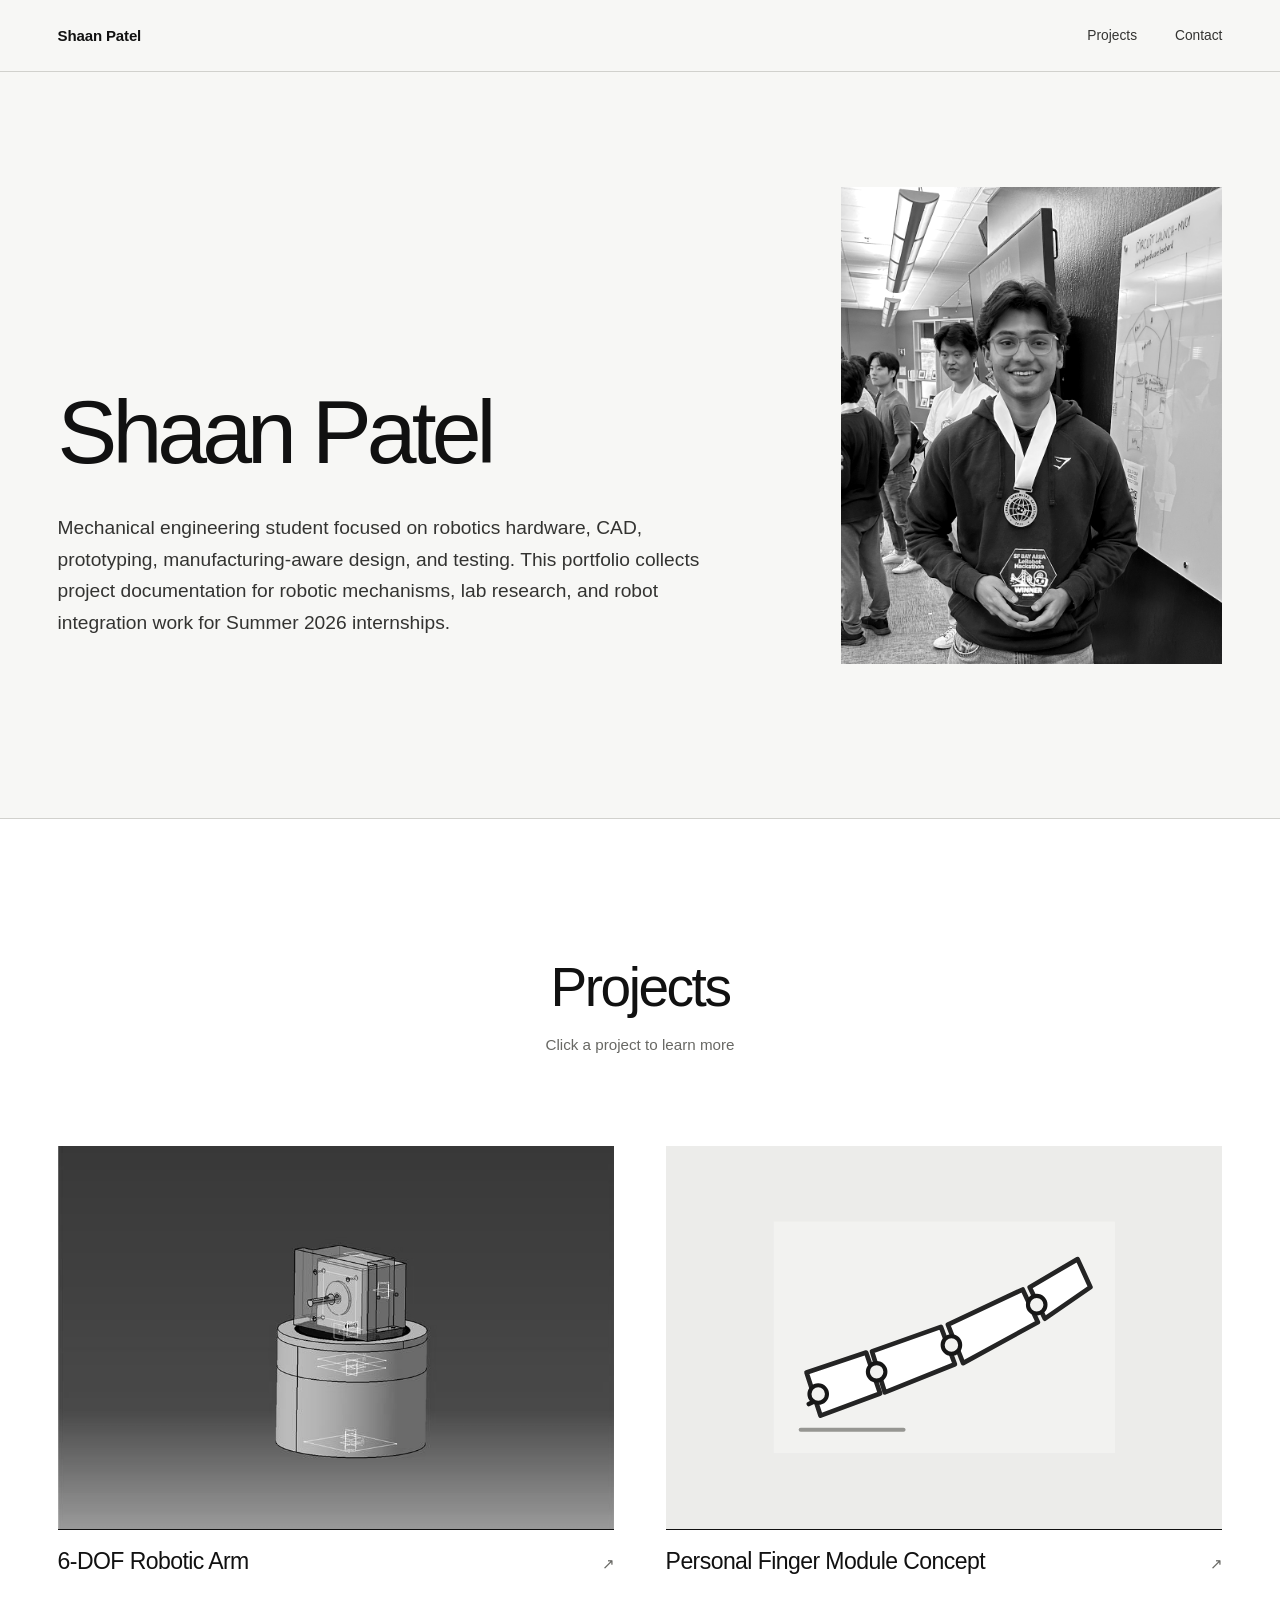
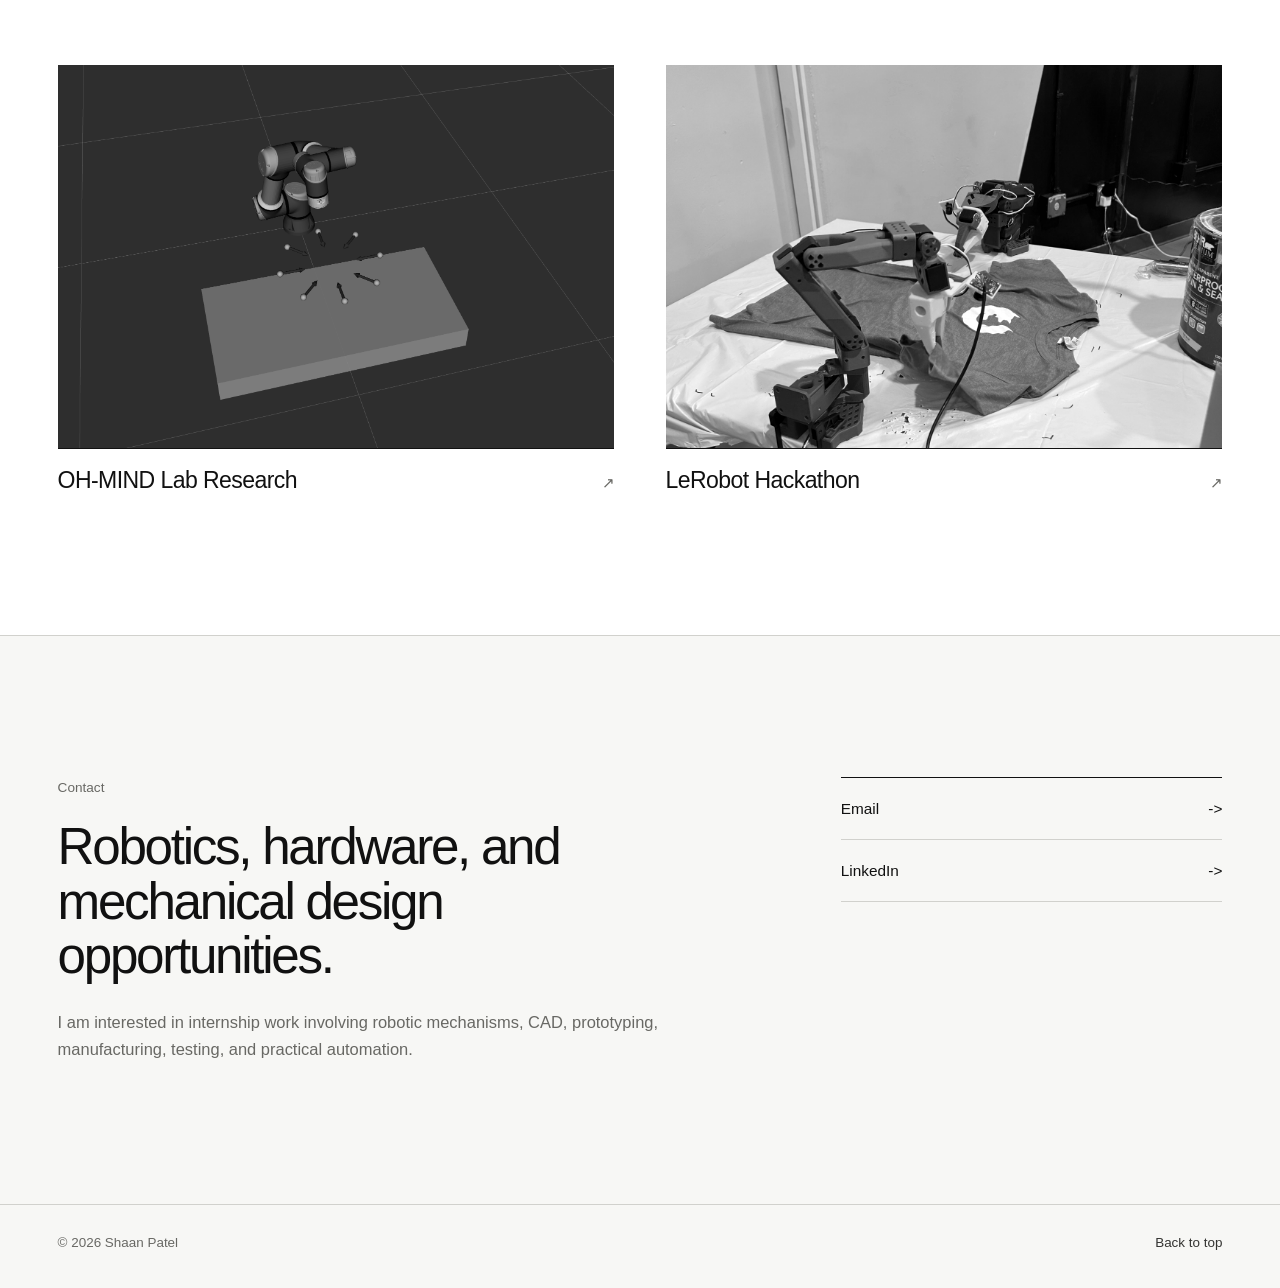
==== commit 657d7042: "Redesign portfolio with minimal monochrome system" ====
--- a/index.html
+++ b/index.html
@@ -16,17 +16,17 @@
     >
     <meta property="og:type" content="website">
     <meta property="og:site_name" content="Shaan Patel Portfolio">
-    <meta property="og:image" content="assets/robotic-arm-dof.png">
-    <meta property="og:image:alt" content="CAD model showing the degree-of-freedom layout for a robotic arm">
+    <meta property="og:image" content="assets/Face.png">
+    <meta property="og:image:alt" content="Portrait of Shaan Patel at a robotics hackathon">
     <meta name="twitter:card" content="summary_large_image">
     <meta name="twitter:title" content="Shaan Patel Robotics and Mechanical Engineering Portfolio">
     <meta
       name="twitter:description"
       content="Robotics hardware, CAD, prototyping, testing, and project documentation for mechanical engineering internships."
     >
-    <meta name="twitter:image" content="assets/robotic-arm-dof.png">
-    <meta name="twitter:image:alt" content="CAD model showing the degree-of-freedom layout for a robotic arm">
-    <link rel="stylesheet" href="styles.css?v=20260710-1">
+    <meta name="twitter:image" content="assets/Face.png">
+    <meta name="twitter:image:alt" content="Portrait of Shaan Patel at a robotics hackathon">
+    <link rel="stylesheet" href="styles.css?v=20260817-1">
   </head>
   <body class="home-page">
     <a class="skip-link" href="#projects">Skip to projects</a>
@@ -54,8 +54,8 @@
           </div>
           <figure class="home-intro-visual">
             <img
-              src="assets/Screenshot 2026-07-23 at 3.32.59 PM.png"
-              alt="Robotics prototyping workspace with a tracked robot, engineering sketches, electronics, calipers, and a 3D printer"
+              src="assets/Face.png"
+              alt="Portrait of Shaan Patel at a robotics hackathon"
               decoding="async"
             >
           </figure>
@@ -98,17 +98,17 @@
                 xmlns="http://www.w3.org/2000/svg"
               >
                 <title id="finger-module-card-visual-title">Concept sketch of a tendon-driven finger module layout</title>
-                <rect x="28" y="42" width="584" height="396" rx="12" fill="#f8faf6"></rect>
-                <path d="M88 354 C178 310 264 282 350 248 C430 216 490 178 552 118" fill="none" stroke="#2f6f5e" stroke-width="8" stroke-linecap="round" stroke-dasharray="18 13"></path>
-                <path d="M84 300 L186 266 L210 336 L108 374 Z" fill="#ffffff" stroke="#232925" stroke-width="8" stroke-linejoin="round"></path>
-                <path d="M196 264 L314 222 L338 286 L218 334 Z" fill="#ffffff" stroke="#232925" stroke-width="8" stroke-linejoin="round"></path>
-                <path d="M326 218 L454 158 L480 214 L352 284 Z" fill="#ffffff" stroke="#232925" stroke-width="8" stroke-linejoin="round"></path>
-                <path d="M466 154 L548 106 L570 154 L492 208 Z" fill="#ffffff" stroke="#232925" stroke-width="8" stroke-linejoin="round"></path>
-                <circle cx="104" cy="337" r="15" fill="#f8faf6" stroke="#2f6f5e" stroke-width="7"></circle>
-                <circle cx="204" cy="299" r="15" fill="#f8faf6" stroke="#2f6f5e" stroke-width="7"></circle>
-                <circle cx="332" cy="253" r="15" fill="#f8faf6" stroke="#2f6f5e" stroke-width="7"></circle>
-                <circle cx="478" cy="184" r="15" fill="#f8faf6" stroke="#2f6f5e" stroke-width="7"></circle>
-                <path d="M74 398 L250 398" stroke="#9fb8ad" stroke-width="7" stroke-linecap="round"></path>
+                <rect x="28" y="42" width="584" height="396" fill="#f2f2f0"></rect>
+                <path d="M88 354 C178 310 264 282 350 248 C430 216 490 178 552 118" fill="none" stroke="#161616" stroke-width="8" stroke-linecap="round" stroke-dasharray="18 13"></path>
+                <path d="M84 300 L186 266 L210 336 L108 374 Z" fill="#ffffff" stroke="#242424" stroke-width="8" stroke-linejoin="round"></path>
+                <path d="M196 264 L314 222 L338 286 L218 334 Z" fill="#ffffff" stroke="#242424" stroke-width="8" stroke-linejoin="round"></path>
+                <path d="M326 218 L454 158 L480 214 L352 284 Z" fill="#ffffff" stroke="#242424" stroke-width="8" stroke-linejoin="round"></path>
+                <path d="M466 154 L548 106 L570 154 L492 208 Z" fill="#ffffff" stroke="#242424" stroke-width="8" stroke-linejoin="round"></path>
+                <circle cx="104" cy="337" r="15" fill="#f2f2f0" stroke="#161616" stroke-width="7"></circle>
+                <circle cx="204" cy="299" r="15" fill="#f2f2f0" stroke="#161616" stroke-width="7"></circle>
+                <circle cx="332" cy="253" r="15" fill="#f2f2f0" stroke="#161616" stroke-width="7"></circle>
+                <circle cx="478" cy="184" r="15" fill="#f2f2f0" stroke="#161616" stroke-width="7"></circle>
+                <path d="M74 398 L250 398" stroke="#969692" stroke-width="7" stroke-linecap="round"></path>
               </svg>
             </span>
             <span class="home-project-title" id="finger-module-card-title">Personal Finger Module Concept</span>
--- a/styles.css
+++ b/styles.css
@@ -1,37 +1,24 @@
 :root {
   color-scheme: light;
-  --bg: #f2f3ef;
-  --bg-alt: #e8ebe7;
-  --paper: #fbfcf9;
-  --paper-soft: #f6f8f4;
-  --image-surface: #ecefeb;
-  --ink: #141816;
-  --ink-soft: #303834;
-  --muted: #5e6862;
-  --muted-strong: #46524b;
-  --line: #d5dbd5;
-  --line-strong: #bcc5be;
-  --dark: #0c100e;
-  --dark-soft: #141a16;
-  --dark-panel: #19211c;
-  --dark-muted: #b9c2bc;
-  --on-dark: #f7f9f6;
-  --dark-copy: #d7ddd8;
-  --accent: #2d6b57;
-  --accent-strong: #205440;
-  --accent-soft: #e0ebe4;
-  --accent-on-dark: #a7cfba;
-  --accent-border: #7fa895;
-  --focus-ring: #2d755d;
-  --shadow: 0 14px 34px rgba(20, 24, 22, 0.09);
-  --shadow-soft: 0 6px 20px rgba(20, 24, 22, 0.06);
-  --sans: ui-sans-serif, -apple-system, BlinkMacSystemFont, "Segoe UI", Roboto, Helvetica, Arial, sans-serif;
-  --page: 1240px;
-  --measure: 72ch;
-  --radius: 6px;
-}
-
-* {
+  --background: #f7f7f5;
+  --surface: #ececea;
+  --surface-light: #f1f1ef;
+  --ink: #111111;
+  --ink-soft: #333331;
+  --muted: #686864;
+  --line: #d1d1cd;
+  --line-strong: #a7a7a2;
+  --focus: #111111;
+  --page: 1440px;
+  --measure: 68ch;
+  --gutter: clamp(20px, 4.5vw, 72px);
+  --section-space: clamp(84px, 11vw, 164px);
+  --sans: "Helvetica Neue", Helvetica, Arial, sans-serif;
+}
+
+*,
+*::before,
+*::after {
   box-sizing: border-box;
 }
 
@@ -42,791 +29,313 @@
 body {
   margin: 0;
   color: var(--ink);
-  background: var(--bg);
+  background: var(--background);
   font-family: var(--sans);
-  line-height: 1.62;
+  font-size: 1rem;
+  line-height: 1.55;
   text-rendering: optimizeLegibility;
   -webkit-font-smoothing: antialiased;
 }
 
+img,
+svg {
+  display: block;
+  max-width: 100%;
+}
+
+figure {
+  margin: 0;
+}
+
 a {
   color: inherit;
+  text-decoration-thickness: 1px;
+  text-underline-offset: 0.22em;
 }
 
 a:focus-visible {
-  outline: 3px solid var(--focus-ring);
-  outline-offset: 4px;
+  outline: 2px solid var(--focus);
+  outline-offset: 5px;
 }
 
 [tabindex="-1"]:focus {
-  outline: none;
-}
-
-#featured-project,
-#featured-title,
+  outline: 0;
+}
+
 #projects,
-#case-content {
-  scroll-margin-top: 84px;
-}
-
-#featured-title {
-  scroll-margin-top: 148px;
-}
-
-img {
-  display: block;
-  max-width: 100%;
+#contact,
+#project-content {
+  scroll-margin-top: 32px;
 }
 
 .skip-link {
-  position: fixed;
+  position: absolute;
+  top: -100px;
+  left: 12px;
+  z-index: 100;
+  padding: 10px 14px;
+  color: #ffffff;
+  background: #111111;
+  font-size: 0.875rem;
+  font-weight: 500;
+  text-decoration: none;
+  transition: top 200ms ease;
+}
+
+.skip-link:focus-visible {
   top: 12px;
-  left: clamp(16px, 4vw, 32px);
-  z-index: 100;
-  transform: translateY(-160%);
-  border: 2px solid var(--accent);
-  border-radius: var(--radius);
-  padding: 10px 14px;
-  color: var(--ink);
-  background: var(--paper);
-  box-shadow: var(--shadow-soft);
-  font-size: 0.9rem;
-  font-weight: 700;
+  outline-color: #ffffff;
+  outline-offset: 2px;
+}
+
+.brand,
+.nav-links a,
+.home-project-card,
+.contact-links a,
+.back-link,
+.visual-project-link,
+.footer-link,
+footer a {
   text-decoration: none;
 }
 
-.skip-link:focus-visible {
-  transform: translateY(0);
-}
+.brand {
+  font-size: 0.94rem;
+  font-weight: 600;
+  letter-spacing: -0.01em;
+}
+
+/* Homepage */
 
 .site-header {
-  position: sticky;
-  top: 0;
-  z-index: 30;
   display: flex;
   align-items: center;
   justify-content: space-between;
   gap: 24px;
-  min-height: 62px;
-  padding: 0 clamp(20px, 5vw, 72px);
-  border-bottom: 1px solid rgba(247, 249, 246, 0.1);
-  color: var(--on-dark);
-  background: rgba(12, 16, 14, 0.96);
-  box-shadow: 0 1px 0 rgba(247, 249, 246, 0.04) !important;
-  backdrop-filter: blur(16px);
-}
-
-.brand,
+  min-height: 72px;
+  padding-inline: var(--gutter);
+  border-bottom: 1px solid var(--line);
+  background: var(--background);
+}
+
+.nav-links {
+  display: flex;
+  align-items: center;
+  gap: clamp(20px, 3vw, 38px);
+}
+
 .nav-links a,
-footer a,
-.project-card,
 .back-link,
 .footer-link {
-  text-decoration: none;
-}
-
-.brand {
-  font-size: 0.95rem;
-  font-weight: 700;
-}
-
-.nav-links {
-  display: flex;
-  flex-wrap: wrap;
-  justify-content: flex-end;
-  gap: clamp(18px, 3vw, 34px);
-}
-
-.nav-links a {
-  color: var(--dark-muted);
-  font-size: 0.84rem;
-  font-weight: 600;
-  transition: color 160ms ease;
-}
-
-.nav-links a:hover,
-.nav-links a:focus-visible {
-  color: var(--on-dark);
-}
-
-.intro {
   position: relative;
-  display: grid;
-  min-height: clamp(560px, 76vh, 760px);
-  overflow: hidden;
-  isolation: isolate;
-}
-
-.intro-dark {
-  color: #fff;
-  background:
-    linear-gradient(112deg, rgba(47, 111, 94, 0.22), transparent 34%),
-    linear-gradient(180deg, #050706 0%, #0c0f0d 100%);
-}
-
-.intro-dark::before,
-.case-header::before {
-  position: absolute;
-  inset: 0;
-  z-index: -1;
-  content: "";
-  background-image:
-    linear-gradient(rgba(255, 255, 255, 0.035) 1px, transparent 1px),
-    linear-gradient(90deg, rgba(255, 255, 255, 0.035) 1px, transparent 1px);
-  background-size: 44px 44px;
-  mask-image: linear-gradient(180deg, rgba(0, 0, 0, 0.9), transparent 86%);
-  pointer-events: none;
-}
-
-.intro-dark::after {
+  color: var(--ink-soft);
+  font-size: 0.86rem;
+  font-weight: 500;
+}
+
+.nav-links a::after,
+.back-link::after,
+.footer-link::after,
+footer a::after {
   position: absolute;
   right: 0;
-  bottom: 0;
+  bottom: -5px;
   left: 0;
   height: 1px;
   content: "";
-  background: linear-gradient(90deg, transparent, rgba(191, 224, 207, 0.45), transparent);
-}
-
-.intro-copy {
-  position: relative;
-  z-index: 1;
-  align-self: end;
+  background: currentColor;
+  transform: scaleX(0);
+  transform-origin: right;
+  transition: transform 220ms ease;
+}
+
+.nav-links a:hover::after,
+.nav-links a:focus-visible::after,
+.back-link:hover::after,
+.back-link:focus-visible::after,
+.footer-link:hover::after,
+.footer-link:focus-visible::after,
+footer a:hover::after,
+footer a:focus-visible::after {
+  transform: scaleX(1);
+  transform-origin: left;
+}
+
+.home-intro {
+  padding: clamp(72px, 9vw, 136px) var(--gutter) clamp(88px, 12vw, 176px);
+}
+
+.home-intro-inner {
+  display: grid;
+  grid-template-columns: minmax(0, 7fr) minmax(280px, 4fr);
+  gap: clamp(52px, 9vw, 144px);
+  align-items: end;
   width: min(100%, var(--page));
-  margin: 0 auto;
-  padding: clamp(82px, 12vw, 136px) clamp(22px, 5vw, 72px) clamp(88px, 10vw, 122px);
-}
-
-.intro-label,
-.section-kicker {
-  margin: 0;
-  color: var(--accent);
-  font-size: 0.72rem;
-  font-weight: 700;
-  letter-spacing: 0.12em;
-  text-transform: uppercase;
-}
-
-.intro-dark .intro-label {
-  color: #9ec9b5;
-}
-
-.intro h1,
-.case-title h1 {
-  max-width: 980px;
-  margin: 0;
-  font-size: 6.6rem;
-  font-weight: 680;
-  letter-spacing: 0;
-  line-height: 0.96;
-}
-
-.intro h1 {
-  margin-top: 22px;
-}
-
-.section-heading h2,
-.contact-section h2 {
-  margin: 0;
-  font-size: 3.55rem;
-  font-weight: 680;
-  letter-spacing: 0;
-  line-height: 1;
-}
-
-.intro p:not(.intro-label) {
-  max-width: 760px;
-  margin: 28px 0 0;
-  color: #d9ddd7;
-  font-size: 1.28rem;
-  line-height: 1.55;
-}
-
-.intro-cta {
-  position: absolute;
-  right: clamp(22px, 6vw, 72px);
-  bottom: clamp(28px, 5vw, 58px);
-  z-index: 1;
-  display: inline-flex;
-  align-items: center;
-  gap: 14px;
-  min-height: 48px;
-  border: 1px solid rgba(255, 255, 255, 0.32);
-  border-radius: var(--radius);
-  padding: 0 18px;
-  color: #fff;
-  background: rgba(255, 255, 255, 0.08);
-  font-size: 0.9rem;
-  font-weight: 780;
-  text-decoration: none;
-  transition: background 160ms ease, border-color 160ms ease, transform 160ms ease;
-}
-
-.intro-cta:hover,
-.intro-cta:focus-visible {
-  border-color: rgba(191, 224, 207, 0.68);
-  background: rgba(255, 255, 255, 0.14);
-  transform: translateY(-1px);
-}
-
-.home-page .intro {
-  min-height: 620px;
-}
-
-.home-intro {
-  position: relative;
+  margin-inline: auto;
+}
+
+.home-intro-copy {
+  padding-bottom: clamp(8px, 2vw, 28px);
+}
+
+.home-intro h1 {
+  margin: 0;
+  max-width: 820px;
+  font-size: clamp(3.7rem, 7vw, 6.4rem);
+  font-weight: 500;
+  letter-spacing: -0.055em;
+  line-height: 0.92;
+}
+
+.home-intro p {
+  max-width: 660px;
+  margin: clamp(26px, 3vw, 40px) 0 0;
+  color: var(--ink-soft);
+  font-size: clamp(1.05rem, 1.5vw, 1.23rem);
+  line-height: 1.65;
+}
+
+.home-intro-visual {
+  justify-self: end;
+  width: min(100%, 430px);
   overflow: hidden;
-  padding: 134px clamp(20px, 5vw, 72px) 118px;
-  color: var(--on-dark);
-  background:
-    linear-gradient(112deg, rgba(45, 107, 87, 0.18), transparent 36%),
-    linear-gradient(180deg, var(--dark) 0%, var(--dark-soft) 100%);
-  isolation: isolate;
-}
-
-.home-intro::before {
-  position: absolute;
-  inset: 0;
-  z-index: -1;
-  content: "";
-  background-image:
-    linear-gradient(rgba(255, 255, 255, 0.035) 1px, transparent 1px),
-    linear-gradient(90deg, rgba(255, 255, 255, 0.035) 1px, transparent 1px);
-  background-size: 44px 44px;
-  mask-image: linear-gradient(180deg, rgba(0, 0, 0, 0.9), transparent 88%);
-  pointer-events: none;
-}
-
-.home-intro-inner {
-  display: grid;
-  grid-template-columns: minmax(0, 0.95fr) minmax(320px, 0.7fr);
-  gap: clamp(36px, 6vw, 86px);
-  align-items: center;
-  width: min(100%, var(--page));
-  margin: 0 auto;
-}
-
-.home-intro-copy {
-  min-width: 0;
-}
-
-.home-intro-visual {
-  width: min(100%, 560px);
-  margin: 0;
-  justify-self: end;
-  overflow: hidden;
-  border: 1px solid rgba(155, 196, 204, 0.44);
-  border-radius: 18px;
-  padding: 8px;
-  background: rgba(7, 13, 15, 0.72);
-  box-shadow:
-    0 24px 58px rgba(0, 0, 0, 0.34),
-    0 0 0 1px rgba(155, 196, 204, 0.08);
+  background: var(--surface);
 }
 
 .home-intro-visual img {
-  display: block;
   width: 100%;
-  aspect-ratio: 10/7 ;
-  border-radius: 11px;
+  aspect-ratio: 4 / 5;
   object-fit: cover;
-}
-
-.home-intro h1 {
-  max-width: 980px;
-  margin: 0;
-  font-size: clamp(3.25rem, 7.5vw, 5.75rem);
-  font-weight: 700;
+  object-position: center 34%;
+  filter: grayscale(1) contrast(1.04);
+  transition: transform 240ms ease;
+}
+
+.home-project-gallery {
+  padding: var(--section-space) var(--gutter);
+  border-top: 1px solid var(--line);
+  background: #ffffff;
+}
+
+.home-project-heading {
+  width: min(100%, 760px);
+  margin-inline: auto;
+  text-align: center;
+}
+
+.home-project-heading h2 {
+  margin: 0;
+  font-size: clamp(2.3rem, 4.3vw, 3.9rem);
+  font-weight: 500;
   letter-spacing: -0.045em;
-  line-height: 0.96;
-}
-
-.home-intro p {
-  max-width: 760px;
-  margin: 28px 0 0;
-  color: var(--dark-copy);
-  font-size: clamp(1.07rem, 1.65vw, 1.22rem);
-  font-weight: 400;
-  line-height: 1.62;
-}
-
-.home-project-gallery {
-  padding: 92px clamp(20px, 5vw, 72px) 112px;
-  background: var(--bg);
-}
-
-.home-project-heading {
-  width: min(100%, 860px);
-  margin: 0 auto;
-  text-align: center;
-}
-
-.home-project-heading h2 {
-  margin: 0;
-  font-size: clamp(3rem, 5.8vw, 4.5rem);
-  font-weight: 700;
-  letter-spacing: -0.04em;
   line-height: 1;
 }
 
 .home-project-heading p {
   margin: 18px 0 0;
   color: var(--muted);
-  font-size: 1.08rem;
-  font-weight: 500;
-  line-height: 1.5;
+  font-size: 0.95rem;
 }
 
 .home-project-grid {
   display: grid;
   grid-template-columns: repeat(2, minmax(0, 1fr));
-  gap: clamp(18px, 3vw, 34px);
-  width: min(100%, calc(var(--page) + 120px));
-  margin: 54px auto 0;
+  gap: clamp(58px, 7vw, 104px) clamp(24px, 4vw, 64px);
+  width: min(100%, var(--page));
+  margin: clamp(52px, 7vw, 92px) auto 0;
 }
 
 .home-project-card {
-  position: relative;
-  display: block;
+  display: grid;
+  grid-template-rows: auto auto;
   min-width: 0;
-  overflow: hidden;
-  border: 1px solid var(--line);
-  border-radius: var(--radius);
-  color: var(--on-dark);
-  background: var(--image-surface);
-  box-shadow: 0 1px 0 rgba(20, 24, 22, 0.04);
-  isolation: isolate;
-  text-decoration: none;
-  transition: border-color 180ms ease, box-shadow 180ms ease, transform 180ms ease;
-}
-
-.home-project-card::after {
-  position: absolute;
-  inset: 0;
-  z-index: 1;
-  content: "";
-  background:
-    linear-gradient(180deg, transparent 24%, rgba(12, 16, 14, 0.62) 60%, rgba(12, 16, 14, 0.92) 100%),
-    linear-gradient(0deg, rgba(12, 16, 14, 0.06), rgba(12, 16, 14, 0.06));
-  opacity: 1;
-  transition: opacity 180ms ease;
-}
-
-.home-project-card:hover,
-.home-project-card:focus-visible {
-  border-color: var(--accent-border);
-  box-shadow: var(--shadow);
-  transform: translateY(-2px);
-}
-
-.home-project-card:hover::after,
-.home-project-card:focus-visible::after,
-.home-project-card:hover .home-project-title,
-.home-project-card:focus-visible .home-project-title {
-  opacity: 1;
-  transform: translateY(0);
+  color: var(--ink);
 }
 
 .home-project-media {
   display: block;
   aspect-ratio: 16 / 11;
-  min-height: 0;
-  background:
-    linear-gradient(135deg, rgba(45, 107, 87, 0.07), transparent 52%),
-    var(--image-surface);
+  overflow: hidden;
+  background: var(--surface);
 }
 
 .home-project-media img,
 .home-project-media .concept-sketch {
   width: 100%;
   height: 100%;
+  transition: transform 240ms ease, filter 240ms ease;
 }
 
 .home-project-media img {
   object-fit: cover;
+  filter: grayscale(1) contrast(1.03);
 }
 
 .home-project-media-sketch .concept-sketch {
-  padding: 24px;
+  padding: clamp(24px, 4vw, 64px);
+  color: var(--ink);
 }
 
 .home-project-title {
-  position: absolute;
-  right: 0;
-  bottom: 0;
-  left: 0;
-  z-index: 2;
-  display: block;
-  padding: 28px;
-  color: var(--on-dark);
-  font-size: clamp(1.4rem, 2vw, 1.72rem);
-  font-weight: 700;
-  letter-spacing: -0.015em;
-  line-height: 1.12;
-  opacity: 1;
-  text-shadow: 0 1px 16px rgba(0, 0, 0, 0.42);
-  transform: translateY(0);
-  transition: opacity 180ms ease, transform 180ms ease;
-}
-
-.project-hub,
-.featured-project,
-.mini-project-notes,
-.contact-section,
-footer,
-.case-header,
-.case-hero,
-.case-content,
-.project-content,
-.case-footer,
-.other-projects {
-  padding-inline: clamp(20px, 5vw, 72px);
-}
-
-.featured-project {
-  padding-top: 76px;
-  padding-bottom: 78px;
-  border-bottom: 1px solid var(--line);
-  background: var(--paper);
-}
-
-.featured-project-inner {
-  display: grid;
-  grid-template-columns: minmax(0, 0.95fr) minmax(320px, 0.8fr);
-  gap: clamp(30px, 6vw, 78px);
-  align-items: center;
-  width: min(100%, var(--page));
-  margin: 0 auto;
-}
-
-.featured-project-copy h2,
-.mini-case-heading h2 {
-  margin: 14px 0 0;
-  font-size: 3.55rem;
-  font-weight: 680;
-  letter-spacing: 0;
-  line-height: 1;
-}
-
-.featured-summary {
-  max-width: 720px;
-  margin: 24px 0 0;
+  display: flex;
+  align-items: baseline;
+  justify-content: space-between;
+  gap: 18px;
+  padding: 17px 0 0;
+  border-top: 1px solid var(--ink);
+  font-size: clamp(1.14rem, 1.8vw, 1.5rem);
+  font-weight: 500;
+  letter-spacing: -0.025em;
+  line-height: 1.25;
+}
+
+.home-project-title::after {
+  flex: 0 0 auto;
+  content: "\2197";
   color: var(--muted);
-  font-size: 1.12rem;
-  line-height: 1.68;
-}
-
-.focus-list {
-  display: grid;
-  grid-template-columns: repeat(2, minmax(0, 1fr));
-  gap: 0 26px;
-  max-width: 720px;
-  margin: 30px 0 0;
-  padding: 0;
-  list-style: none;
+  font-size: 0.95rem;
+  transition: transform 220ms ease, color 220ms ease;
+}
+
+.contact-section {
+  padding: var(--section-space) var(--gutter);
   border-top: 1px solid var(--line);
 }
 
-.focus-list li {
-  min-width: 0;
-  border-bottom: 1px solid var(--line);
-  padding: 11px 0;
-  color: var(--ink-soft);
-  font-size: 0.96rem;
-  font-weight: 720;
-  line-height: 1.35;
-}
-
-.button-link {
-  display: inline-flex;
-  align-items: center;
-  gap: 12px;
-  min-height: 50px;
-  margin-top: 34px;
-  border: 1px solid var(--dark);
-  border-radius: var(--radius);
-  padding: 0 18px;
-  color: #fff;
-  background: var(--dark);
-  font-size: 0.92rem;
-  font-weight: 780;
-  text-decoration: none;
-  transition: background 160ms ease, border-color 160ms ease, transform 160ms ease;
-}
-
-.button-link:hover,
-.button-link:focus-visible {
-  border-color: var(--accent-strong);
-  background: var(--accent-strong);
-  transform: translateY(-1px);
-}
-
-.featured-project-figure {
-  min-width: 0;
-  margin: 0;
-  overflow: hidden;
-  border: 1px solid var(--line);
-  border-radius: var(--radius);
-  background: #eef2ed;
-  box-shadow: var(--shadow-soft);
-}
-
-.featured-project-figure img {
-  width: 100%;
-  aspect-ratio: 4 / 3;
-  padding: 22px;
-  object-fit: contain;
-}
-
-.featured-project-figure figcaption {
-  border-top: 1px solid var(--line);
-  padding: 13px 16px;
-  color: var(--muted-strong);
-  background: var(--paper-soft);
-  font-size: 0.78rem;
-  font-weight: 800;
-  letter-spacing: 0;
-  text-transform: uppercase;
-}
-
-.mini-project-notes {
-  padding-top: 72px;
-  padding-bottom: 88px;
-  background: var(--bg-alt);
-}
-
-.mini-case-inner {
-  width: min(100%, var(--page));
-  margin: 0 auto;
-}
-
-.mini-case-heading {
-  max-width: 840px;
-}
-
-.mini-case-heading p:not(.section-kicker) {
-  max-width: 760px;
-  margin: 22px 0 0;
-  color: var(--muted);
-  font-size: 1.08rem;
-  line-height: 1.68;
-}
-
-.mini-case-grid {
-  display: grid;
-  grid-template-columns: repeat(4, minmax(0, 1fr));
-  gap: 1px;
-  margin-top: 34px;
-  border: 1px solid var(--line);
-  background: var(--line);
-}
-
-.mini-case-item {
-  min-width: 0;
-  min-height: 282px;
-  padding: 24px;
-  background: var(--paper);
-}
-
-.mini-case-item h3 {
-  margin: 0;
-  color: var(--ink);
-  font-size: 1.08rem;
-  font-weight: 760;
-  letter-spacing: 0;
-  line-height: 1.18;
-}
-
-.mini-case-item p {
-  margin: 16px 0 0;
-  color: var(--muted);
-  font-size: 0.96rem;
-  line-height: 1.62;
-}
-
-.project-hub {
-  padding-top: clamp(62px, 8vw, 104px);
-  padding-bottom: clamp(72px, 10vw, 128px);
-  background:
-    linear-gradient(180deg, var(--bg) 0%, var(--paper-soft) 100%);
-}
-
-.section-heading {
-  display: grid;
-  grid-template-columns: minmax(160px, 0.3fr) minmax(0, 0.7fr);
-  grid-template-areas:
-    "kicker title"
-    ". copy";
-  row-gap: 20px;
-  column-gap: clamp(28px, 7vw, 96px);
+.contact-grid {
+  display: grid;
+  grid-template-columns: minmax(0, 7fr) minmax(250px, 4fr);
+  gap: clamp(44px, 9vw, 144px);
   align-items: start;
   width: min(100%, var(--page));
-  margin: 0 auto;
-}
-
-.section-heading .section-kicker {
-  grid-area: kicker;
-  padding-top: 0.42rem;
-}
-
-.section-heading h2 {
-  grid-area: title;
-}
-
-.section-heading p:not(.section-kicker) {
-  grid-area: copy;
-  max-width: 760px;
-  margin: 0;
-}
-
-.section-heading p:not(.section-kicker),
-.contact-section p,
-.case-summary,
-.case-section p,
-.project-content p,
-.gallery-note {
+  margin-inline: auto;
+}
+
+.section-kicker {
+  margin: 0 0 22px;
   color: var(--muted);
-  font-size: 1.08rem;
-  line-height: 1.68;
-}
-
-.project-card-grid {
-  display: grid;
-  grid-template-columns: repeat(3, minmax(0, 1fr));
-  gap: clamp(18px, 3vw, 28px);
-  width: min(100%, var(--page));
-  margin: clamp(38px, 6vw, 72px) auto 0;
-}
-
-.project-card {
-  display: grid;
-  grid-template-rows: auto 1fr;
-  min-height: 0;
-  overflow: hidden;
-  border: 1px solid var(--line);
-  border-radius: var(--radius);
-  color: var(--ink);
-  background: var(--paper);
-  box-shadow: 0 1px 0 rgba(11, 13, 12, 0.04);
-  transition: transform 180ms ease, box-shadow 180ms ease, border-color 180ms ease;
-}
-
-.project-card:hover,
-.project-card:focus-visible {
-  border-color: rgba(47, 111, 94, 0.52);
-  box-shadow: var(--shadow);
-  transform: translateY(-3px);
-}
-
-.project-card figure {
-  min-width: 0;
-  min-height: 0;
-  margin: 0;
-  background:
-    linear-gradient(135deg, rgba(47, 111, 94, 0.08), transparent 52%),
-    #eef2ed;
-}
-
-.project-card figure {
-  aspect-ratio: 4 / 3;
-}
-
-.project-card img {
-  width: 100%;
-  height: 100%;
-  object-fit: cover;
-}
-
-.project-card .concept-sketch {
-  width: 100%;
-  height: 100%;
-  padding: 18px;
-}
-
-.project-card-copy {
-  display: grid;
-  gap: 14px;
-  align-content: start;
-  min-height: 0;
-  padding: clamp(22px, 3vw, 30px);
-  min-height: 250px;
-}
-
-.project-index {
-  color: var(--accent-strong);
-  font-size: 0.78rem;
-  font-weight: 850;
-  letter-spacing: 0;
-}
-
-.project-card h3 {
-  max-width: 620px;
-  margin: 0;
-  font-size: 1.65rem;
-  font-weight: 680;
-  letter-spacing: 0;
-  line-height: 1.08;
-}
-
-.project-card p {
-  max-width: 560px;
-  margin: 0;
+  font-size: 0.85rem;
+}
+
+.contact-section h2 {
+  max-width: 820px;
+  margin: 0;
+  font-size: clamp(2.1rem, 4vw, 3.6rem);
+  font-weight: 500;
+  letter-spacing: -0.045em;
+  line-height: 1.06;
+}
+
+.contact-section p:not(.section-kicker) {
+  max-width: 650px;
+  margin: 26px 0 0;
   color: var(--muted);
-  font-size: 1rem;
-  line-height: 1.6;
-}
-
-.project-card-link,
-.footer-link,
-.back-link {
-  color: var(--accent-strong);
-  font-size: 0.9rem;
-  font-weight: 700;
-}
-
-.project-card-link {
-  align-self: end;
-  margin-top: auto;
-}
-
-.contact-section {
-  padding-top: clamp(64px, 8vw, 102px);
-  padding-bottom: clamp(64px, 8vw, 102px);
-  border-top: 1px solid var(--line);
-  background: var(--paper);
-}
-
-.contact-grid {
-  display: grid;
-  grid-template-columns: minmax(280px, 0.72fr) minmax(260px, 0.42fr);
-  gap: clamp(28px, 7vw, 92px);
-  align-items: start;
-  width: min(100%, var(--page));
-  margin: 0 auto;
-}
-
-.contact-section h2 {
-  max-width: 900px;
-  font-size: 3rem;
-  font-weight: 700;
-  letter-spacing: -0.03em;
-  line-height: 1.04;
-}
-
-.contact-section p {
-  max-width: 660px;
-  margin: 22px 0 0;
-  font-weight: 400;
+  font-size: 1.03rem;
   line-height: 1.65;
 }
 
 .contact-links {
-  display: grid;
-  gap: 1px;
-  overflow: hidden;
-  border: 1px solid var(--line);
-  border-radius: var(--radius);
-  background: var(--line);
+  border-top: 1px solid var(--ink);
 }
 
 .contact-links a {
@@ -834,32 +343,27 @@
   align-items: center;
   justify-content: space-between;
   gap: 20px;
-  min-height: 78px;
-  padding: 0 clamp(18px, 3vw, 30px);
-  color: var(--ink);
-  background: var(--paper);
-  font-size: 1.18rem;
-  font-weight: 600;
-  text-decoration: none;
-  transition: color 160ms ease, background 160ms ease;
+  min-height: 62px;
+  border-bottom: 1px solid var(--line);
+  font-size: 0.96rem;
+  transition: color 200ms ease, padding 200ms ease;
 }
 
 .contact-links a:hover,
 .contact-links a:focus-visible {
-  color: var(--on-dark);
-  background: var(--dark-soft);
+  padding-inline: 6px;
+  color: var(--muted);
 }
 
 footer {
+  position: relative;
   display: flex;
   justify-content: space-between;
   gap: 24px;
-  padding-top: 32px;
-  padding-bottom: 36px;
+  padding: 28px var(--gutter) 34px;
   border-top: 1px solid var(--line);
   color: var(--muted);
-  background: var(--paper-soft);
-  font-size: 0.9rem;
+  font-size: 0.84rem;
 }
 
 footer p {
@@ -867,472 +371,18 @@
 }
 
 footer a {
-  color: var(--accent-strong);
-  font-weight: 600;
-  transition: color 160ms ease;
-}
-
-footer a:hover,
-footer a:focus-visible {
-  color: var(--ink);
-}
-
-.case-page,
-.project-notes-page {
-  background: var(--paper);
-}
-
-.case-header {
   position: relative;
-  display: grid;
-  gap: clamp(34px, 6vw, 72px);
-  padding-top: clamp(24px, 5vw, 50px);
-  padding-bottom: clamp(42px, 7vw, 86px);
-  border-bottom: 1px solid rgba(255, 255, 255, 0.12);
-  color: #fff;
-  background:
-    linear-gradient(112deg, rgba(47, 111, 94, 0.12), transparent 36%),
-    var(--dark);
-  isolation: isolate;
-}
-
-.case-header > * {
-  position: relative;
-  z-index: 1;
-}
-
-.case-nav,
-.case-title,
-.project-meta {
-  width: min(100%, var(--page));
-  margin-right: auto;
-  margin-left: auto;
-}
-
-.case-nav {
-  display: flex;
-  align-items: center;
-  justify-content: space-between;
-  gap: 24px;
-}
-
-.case-nav .brand {
-  color: #fff;
-}
-
-.back-link {
-  color: #bfe0cf;
-}
-
-.case-title {
-  display: grid;
-  grid-template-columns: minmax(280px, 0.72fr) minmax(280px, 0.44fr);
-  gap: clamp(28px, 7vw, 96px);
-  align-items: end;
-}
-
-.case-title h1 {
-  margin-top: 22px;
-  font-size: 5.9rem;
-}
-
-.case-summary {
-  max-width: 620px;
-  margin: 0;
-  color: var(--dark-muted);
-}
-
-.project-meta {
-  display: grid;
-  grid-template-columns: repeat(5, minmax(0, 1fr));
-  gap: 1px;
-  margin-top: -4px;
-  border: 1px solid rgba(255, 255, 255, 0.16);
-  background: rgba(255, 255, 255, 0.16);
-}
-
-.project-meta div {
-  min-width: 0;
-  padding: 15px 16px;
-  background: rgba(17, 21, 17, 0.96);
-}
-
-.project-meta dt {
-  margin: 0 0 7px;
-  color: var(--dark-muted);
-  font-size: 0.68rem;
-  font-weight: 850;
-  letter-spacing: 0;
-  text-transform: uppercase;
-}
-
-.project-meta dd {
-  margin: 0;
-  color: #fff;
-  font-size: 0.88rem;
-  font-weight: 650;
-  line-height: 1.38;
-}
-
-.case-hero {
-  padding-top: clamp(26px, 4vw, 50px);
-  padding-bottom: clamp(38px, 6vw, 78px);
-  background:
-    linear-gradient(180deg, var(--bg) 0%, var(--paper) 100%);
-}
-
-.case-hero figure {
-  max-width: min(100%, calc(var(--page) + 96px));
-  margin: 0 auto;
-  overflow: hidden;
-  border: 1px solid var(--line);
-  border-radius: var(--radius);
-  background: #eef2ed;
-  box-shadow: var(--shadow-soft);
-}
-
-.case-hero img {
-  width: 100%;
-  height: clamp(320px, 56vw, 760px);
-  max-height: none;
-  padding: clamp(12px, 2vw, 24px);
-  object-fit: contain;
-}
-
-.case-hero .concept-sketch {
-  width: 100%;
-  height: clamp(320px, 56vw, 760px);
-  padding: clamp(12px, 2vw, 24px);
-}
-
-.case-hero figcaption,
-.gallery-item figcaption {
-  display: flex;
-  align-items: center;
-  gap: 10px;
-  border-top: 1px solid var(--line);
-  padding: 13px 16px;
   color: var(--ink-soft);
-  background: var(--paper);
-  font-size: 0.8rem;
-  font-weight: 800;
-  letter-spacing: 0;
-  text-transform: uppercase;
-}
-
-.case-hero figcaption::before,
-.gallery-item figcaption::before {
-  display: block;
-  flex: 0 0 28px;
-  width: 28px;
-  height: 2px;
-  content: "";
-  background: var(--accent);
-}
-
-.case-content,
-.project-content {
-  display: grid;
-  gap: 0;
-  max-width: 1120px;
-  margin: 0 auto;
-  padding-top: clamp(36px, 6vw, 72px);
-  padding-bottom: clamp(56px, 8vw, 104px);
-  background: transparent;
-}
-
-.case-section,
-.gallery-section,
-.project-content > section:not(.project-snapshot):not(.other-projects) {
-  display: grid;
-  grid-template-columns: minmax(190px, 0.31fr) minmax(0, 0.69fr);
-  gap: clamp(24px, 5vw, 76px);
-  padding: clamp(34px, 5vw, 58px) 0;
-  border-top: 1px solid var(--line);
-  background: transparent;
-}
-
-.case-section:first-child,
-.project-content > section:first-child:not(.project-snapshot):not(.other-projects) {
-  border-top: 0;
-  padding-top: 0;
-}
-
-.case-section h2,
-.gallery-section h2,
-.project-content > section:not(.project-snapshot):not(.other-projects) > h2 {
-  margin: 0;
-  color: var(--ink);
-  font-size: 1.6rem;
-  font-weight: 720;
-  letter-spacing: 0;
-  line-height: 1.12;
-}
-
-.case-section p {
-  max-width: var(--measure);
-  margin: 0;
-}
-
-.case-section p + p,
-.project-content p + p {
-  margin-top: 1rem;
-}
-
-.project-snapshot {
-  margin: 0 0 clamp(30px, 5vw, 52px);
-}
-
-section.project-snapshot {
-  display: grid;
-  gap: 18px;
-  padding: clamp(18px, 3vw, 28px);
-  border: 1px solid var(--line);
-  border-radius: var(--radius);
-  background: var(--paper-soft);
-}
-
-section.project-snapshot > h2 {
-  margin: 0;
-  color: var(--ink);
-  font-size: 1.25rem;
-  font-weight: 760;
-  letter-spacing: 0;
-  line-height: 1.2;
-}
-
-dl.project-snapshot,
-.project-snapshot dl,
-.project-snapshot-grid {
-  display: grid;
-  grid-template-columns: repeat(auto-fit, minmax(155px, 1fr));
-  gap: 1px;
-  margin: 0;
-  overflow: hidden;
-  border: 1px solid var(--line);
-  border-radius: var(--radius);
-  padding: 0;
-  background: var(--line);
-}
-
-dl.project-snapshot > div,
-.project-snapshot dl > div,
-.project-snapshot-grid > * {
-  min-width: 0;
-  padding: 14px 16px;
-  background: var(--paper);
-}
-
-.project-snapshot dt {
-  margin: 0 0 7px;
-  color: var(--muted-strong);
-  font-size: 0.68rem;
-  font-weight: 850;
-  letter-spacing: 0;
-  text-transform: uppercase;
-}
-
-.project-snapshot dd {
-  margin: 0;
-  color: var(--ink);
-  font-size: 0.92rem;
-  font-weight: 680;
-  line-height: 1.38;
-}
-
-.development-list {
-  display: grid;
-  gap: 0;
-  max-width: var(--measure);
-  margin: 0;
-  border-top: 1px solid var(--line);
-  padding: 0;
-  list-style: none;
-}
-
-.development-list li {
-  padding: 18px 0;
-  border-bottom: 1px solid var(--line);
-  color: var(--muted);
-  font-size: 1rem;
-  line-height: 1.62;
-}
-
-.development-list strong {
-  display: block;
-  margin-bottom: 4px;
-  color: var(--ink);
-  font-weight: 760;
-}
-
-.skills-list {
-  display: flex;
-  flex-wrap: wrap;
-  gap: 8px;
-  max-width: var(--measure);
-  margin: 0;
-  padding: 0;
-  list-style: none;
-}
-
-.skills-list li {
-  border: 1px solid var(--line-strong);
-  border-radius: var(--radius);
-  padding: 7px 10px;
-  color: var(--ink-soft);
-  background: var(--paper-soft);
-  font-size: 0.84rem;
-  font-weight: 760;
-  line-height: 1.2;
-}
-
-.placeholder-note {
-  color: #4b5751;
-  background: var(--accent-soft);
-}
-
-.gallery-copy {
-  display: grid;
-  gap: 20px;
-}
-
-.gallery-note {
-  max-width: var(--measure);
-  margin: 0;
-}
-
-.gallery-grid {
-  display: grid;
-  grid-template-columns: repeat(2, minmax(0, 1fr));
-  gap: 18px;
-}
-
-.gallery-item {
-  min-width: 0;
-  margin: 0;
-  overflow: hidden;
-  border: 1px solid var(--line);
-  border-radius: var(--radius);
-  background: #eef2ed;
-}
-
-.gallery-item img {
-  width: 100%;
-  aspect-ratio: 4 / 3;
-  padding: 12px;
-  object-fit: contain;
-}
-
-.gallery-item .concept-sketch {
-  width: 100%;
-  aspect-ratio: 4 / 3;
-  padding: 12px;
-}
-
-.gallery-item figcaption {
-  background: var(--paper);
-}
-
-.case-footer {
-  display: flex;
-  justify-content: space-between;
-  gap: 18px;
-  padding-top: 30px;
-  padding-bottom: 36px;
-  border-top: 1px solid var(--line);
-  background: var(--bg);
-}
-
-.other-projects {
-  padding-top: clamp(40px, 6vw, 68px);
-  padding-bottom: clamp(52px, 7vw, 86px);
-  border-top: 1px solid var(--line);
-  background: var(--bg);
-}
-
-.project-content .other-projects {
-  padding-inline: 0;
-}
-
-.other-projects > h2,
-.other-projects > p,
-.other-projects > .project-link-grid {
-  width: min(100%, var(--page));
-  margin-right: auto;
-  margin-left: auto;
-}
-
-.other-projects h2 {
-  margin-top: 0;
-  margin-bottom: 12px;
-  color: var(--ink);
-  font-size: clamp(1.75rem, 3vw, 2.45rem);
-  font-weight: 680;
-  letter-spacing: 0;
-  line-height: 1.08;
-}
-
-.other-projects p {
-  max-width: 680px;
-  margin-top: 0;
-  margin-bottom: 24px;
-}
-
-.project-link-grid {
-  display: grid;
-  grid-template-columns: repeat(3, minmax(0, 1fr));
-  gap: 1px;
-  overflow: hidden;
-  border: 1px solid var(--line);
-  border-radius: var(--radius);
-  background: var(--line);
-}
-
-.project-link-grid a {
-  display: grid;
-  align-content: space-between;
-  gap: 18px;
-  min-height: 132px;
-  padding: 20px;
-  color: var(--ink);
-  background: var(--paper);
-  font-size: 1.02rem;
-  font-weight: 720;
-  line-height: 1.35;
-  text-decoration: none;
-  transition: color 160ms ease, background 160ms ease;
-}
-
-.project-link-grid a:hover,
-.project-link-grid a:focus-visible {
-  color: #fff;
-  background: var(--dark);
-}
-
-.project-link-grid small,
-.project-link-grid span {
-  color: var(--muted);
-  font-size: 0.78rem;
-  font-weight: 780;
-  letter-spacing: 0;
-  text-transform: uppercase;
-}
-
-.project-link-grid a:hover small,
-.project-link-grid a:focus-visible small,
-.project-link-grid a:hover span,
-.project-link-grid a:focus-visible span {
-  color: var(--dark-muted);
-}
+}
+
+/* Project pages */
 
 .visual-project-page {
-  color: var(--ink);
-  background: var(--paper);
+  background: #ffffff;
 }
 
 .visual-project-header {
-  padding: clamp(22px, 4vw, 44px) clamp(20px, 5vw, 72px) 0;
-  background: var(--paper);
+  padding: 0 var(--gutter);
 }
 
 .visual-project-nav,
@@ -1340,9 +390,13 @@
 .visual-project-hero,
 .visual-project-main,
 .visual-project-footer {
-  width: min(100%, calc(var(--page) + 160px));
-  margin-right: auto;
-  margin-left: auto;
+  width: min(100%, var(--page));
+  margin-inline: auto;
+}
+
+.visual-project-main,
+.visual-project-footer {
+  width: min(calc(100% - (2 * var(--gutter))), var(--page));
 }
 
 .visual-project-nav {
@@ -1350,1417 +404,422 @@
   align-items: center;
   justify-content: space-between;
   gap: 24px;
-}
-
-.visual-project-nav .brand {
+  min-height: 72px;
+  border-bottom: 1px solid var(--line);
+}
+
+.visual-project-title {
+  display: grid;
+  grid-template-columns: minmax(0, 7fr) minmax(280px, 4fr);
+  gap: 16px clamp(40px, 8vw, 128px);
+  align-items: end;
+  padding: clamp(70px, 10vw, 148px) 0 clamp(38px, 5vw, 72px);
+}
+
+.visual-project-title h1 {
+  grid-row: span 2;
+  max-width: 980px;
+  margin: 0;
+  font-size: clamp(3.4rem, 7.2vw, 6.5rem);
+  font-weight: 500;
+  letter-spacing: -0.06em;
+  line-height: 0.92;
+}
+
+.visual-project-subtitle {
+  margin: 0;
   color: var(--ink);
-}
-
-.visual-project-nav .back-link {
-  color: var(--accent-strong);
-}
-
-.visual-project-nav .back-link:hover,
-.visual-project-nav .back-link:focus-visible {
+  font-size: clamp(1rem, 1.45vw, 1.22rem);
+  font-weight: 500;
+  line-height: 1.35;
+}
+
+.visual-project-status {
+  max-width: 560px;
+  margin: 0;
+  color: var(--muted);
+  font-size: 0.96rem;
+  line-height: 1.58;
+}
+
+.visual-project-hero {
+  margin-bottom: clamp(62px, 8vw, 112px);
+}
+
+.visual-project-hero img,
+.visual-project-hero .visual-concept-sketch,
+.visual-step > figure > img,
+.visual-step > figure > .visual-concept-sketch {
+  width: 100%;
+  height: clamp(390px, 62vw, 850px);
+  background: var(--surface-light);
+  object-fit: contain;
+}
+
+.visual-project-hero img,
+.visual-step > figure > img {
+  padding: clamp(8px, 1.6vw, 24px);
+}
+
+.visual-project-hero .visual-concept-sketch,
+.visual-step > figure > .visual-concept-sketch {
   color: var(--ink);
 }
 
-.visual-project-title {
-  margin-top: clamp(48px, 7vw, 88px);
-  margin-bottom: clamp(24px, 4vw, 36px);
-}
-
-.visual-project-title h1 {
-  max-width: 1120px;
-  margin: 0;
-  color: var(--ink);
-  font-size: clamp(3.4rem, 8vw, 6.8rem);
-  font-weight: 700;
-  letter-spacing: -0.045em;
-  line-height: 0.95;
-}
-
-.visual-project-subtitle {
-  margin: 18px 0 0;
-  color: var(--accent-strong);
-  font-size: clamp(1.1rem, 2vw, 1.55rem);
-  font-weight: 600;
-  letter-spacing: -0.01em;
-  line-height: 1.24;
-}
-
-.visual-project-status {
-  max-width: 700px;
+.visual-project-hero > figcaption {
+  max-width: 760px;
   margin: 13px 0 0;
-  color: var(--muted-strong);
-  font-size: clamp(1rem, 1.35vw, 1.14rem);
-  font-weight: 500;
+  color: var(--muted);
+  font-size: 0.82rem;
   line-height: 1.5;
 }
 
-.visual-project-hero {
-  margin-bottom: clamp(34px, 5vw, 64px);
-}
-
-.visual-project-hero,
+.visual-project-main {
+  padding-bottom: clamp(88px, 12vw, 180px);
+}
+
+.visual-project-intro {
+  max-width: var(--measure);
+  margin-bottom: clamp(84px, 11vw, 164px);
+}
+
+.visual-project-intro p {
+  margin: 0;
+  color: var(--ink-soft);
+  font-size: clamp(1.08rem, 1.5vw, 1.25rem);
+  line-height: 1.7;
+}
+
+.visual-project-intro p + p {
+  margin-top: 0.85em;
+}
+
+.visual-walkthrough {
+  display: grid;
+  gap: clamp(88px, 12vw, 176px);
+}
+
 .visual-step figure {
   min-width: 0;
 }
 
-.visual-project-hero img,
-.visual-step img,
-.visual-project-hero .visual-concept-sketch,
-.visual-step .visual-concept-sketch {
-  display: block;
-  width: 100%;
-  border: 1px solid var(--line);
-  border-radius: var(--radius);
-  background:
-    linear-gradient(135deg, rgba(45, 107, 87, 0.06), transparent 50%),
-    var(--image-surface);
-  object-fit: contain;
-}
-
-.visual-project-hero img,
-.visual-project-hero .visual-concept-sketch {
-  height: clamp(360px, 62vw, 840px);
-  padding: clamp(14px, 2vw, 28px);
-}
-
-.visual-project-hero figcaption {
-  max-width: 780px;
-  margin: 12px 0 0;
-  color: var(--muted-strong);
-  font-size: 0.9rem;
-  font-weight: 500;
-  line-height: 1.5;
-}
-
-.visual-project-main {
-  padding: 0 clamp(20px, 5vw, 72px) clamp(56px, 8vw, 104px);
-}
-
-.visual-project-intro {
-  max-width: 880px;
-  margin-bottom: clamp(52px, 7vw, 80px);
-}
-
-.visual-project-intro p {
-  margin: 0;
-  color: var(--muted-strong);
-  font-size: clamp(1.05rem, 1.5vw, 1.2rem);
-  font-weight: 400;
-  line-height: 1.66;
-}
-
-.visual-project-intro p + p {
-  margin-top: 10px;
-}
-
-.visual-walkthrough {
-  display: grid;
-  gap: clamp(56px, 8vw, 96px);
-}
-
-.visual-step figure {
-  margin: 0;
-}
-
-.visual-step img,
-.visual-step .visual-concept-sketch {
-  height: clamp(360px, 56vw, 780px);
-  padding: clamp(12px, 2vw, 24px);
-}
-
-.visual-concept-sketch {
-  color: var(--accent-strong);
-}
-
 .visual-step figcaption {
   display: grid;
-  grid-template-columns: minmax(220px, 0.32fr) minmax(0, 0.68fr);
-  gap: clamp(20px, 5vw, 72px);
+  grid-template-columns: minmax(180px, 3fr) minmax(0, 7fr);
+  gap: clamp(24px, 6vw, 96px);
   align-items: start;
-  margin-top: 16px;
-  padding-bottom: clamp(24px, 3vw, 32px);
+  margin-top: 18px;
+  border-top: 1px solid var(--ink);
+  padding-top: 18px;
 }
 
 .visual-step h2 {
   margin: 0;
-  color: var(--ink);
-  font-size: clamp(1.45rem, 2.7vw, 2.25rem);
-  font-weight: 700;
-  letter-spacing: -0.025em;
-  line-height: 1.08;
+  font-size: clamp(1.25rem, 2.2vw, 1.85rem);
+  font-weight: 500;
+  letter-spacing: -0.03em;
+  line-height: 1.18;
 }
 
 .visual-step p {
   max-width: 760px;
   margin: 0;
-  color: var(--muted-strong);
-  font-size: clamp(1rem, 1.3vw, 1.12rem);
-  font-weight: 400;
-  line-height: 1.64;
+  color: var(--muted);
+  font-size: 1rem;
+  line-height: 1.68;
+}
+
+.visual-step p a {
+  color: var(--ink);
+}
+
+.torque-image-grid,
+.gearbox-image-grid {
+  display: grid;
+  grid-template-columns: repeat(2, minmax(0, 1fr));
+  gap: 2px;
+  background: var(--line);
+}
+
+.torque-image-grid img,
+.gearbox-image-grid img {
+  width: 100%;
+  height: clamp(300px, 38vw, 560px);
+  padding: clamp(8px, 1.5vw, 22px);
+  background: var(--surface-light);
+  object-fit: contain;
 }
 
 .visual-skills,
 .visual-other-projects {
-  margin-top: clamp(60px, 8vw, 96px);
+  margin-top: clamp(96px, 13vw, 188px);
+  border-top: 1px solid var(--ink);
+  padding-top: 24px;
 }
 
 .visual-skills h2,
 .visual-other-projects h2 {
-  margin: 0 0 20px;
-  color: var(--ink);
-  font-size: clamp(1.55rem, 3vw, 2.4rem);
-  font-weight: 700;
-  letter-spacing: -0.025em;
-  line-height: 1.08;
+  margin: 0 0 clamp(28px, 4vw, 52px);
+  font-size: clamp(1.65rem, 3vw, 2.6rem);
+  font-weight: 500;
+  letter-spacing: -0.04em;
+  line-height: 1.1;
 }
 
 .visual-skill-list {
-  display: flex;
-  flex-wrap: wrap;
-  gap: 9px;
-  max-width: 860px;
-  margin: 0;
+  display: grid;
+  grid-template-columns: repeat(3, minmax(0, 1fr));
+  margin: 0;
+  border-top: 1px solid var(--line);
   padding: 0;
   list-style: none;
 }
 
 .visual-skill-list li {
-  border: 1px solid var(--line-strong);
-  border-radius: var(--radius);
-  padding: 8px 11px;
+  min-width: 0;
+  padding: 13px 0;
+  border-bottom: 1px solid var(--line);
   color: var(--ink-soft);
-  background: var(--paper-soft);
-  font-size: 0.88rem;
-  font-weight: 600;
-  line-height: 1.2;
+  font-size: 0.92rem;
+}
+
+.visual-skill-list li:nth-child(3n + 2),
+.visual-skill-list li:nth-child(3n + 3) {
+  padding-left: clamp(16px, 3vw, 44px);
 }
 
 .visual-project-link-grid {
   display: grid;
   grid-template-columns: repeat(3, minmax(0, 1fr));
-  gap: clamp(18px, 3vw, 30px);
+  gap: clamp(24px, 4vw, 58px);
 }
 
 .visual-project-link {
   display: block;
   min-width: 0;
   color: var(--ink);
-  font-size: clamp(1.05rem, 1.7vw, 1.35rem);
-  font-weight: 700;
-  letter-spacing: -0.015em;
-  line-height: 1.14;
-  text-decoration: none;
-  transition: color 160ms ease;
-}
-
-.visual-project-link:hover,
-.visual-project-link:focus-visible {
-  color: var(--accent-strong);
+  font-size: clamp(1rem, 1.55vw, 1.28rem);
+  font-weight: 500;
+  letter-spacing: -0.02em;
+  line-height: 1.25;
 }
 
 .visual-project-thumb {
   display: block;
-  aspect-ratio: 16 / 10;
-  margin-bottom: 13px;
+  aspect-ratio: 16 / 11;
+  margin-bottom: 14px;
   overflow: hidden;
-  border: 1px solid var(--line);
-  border-radius: var(--radius);
-  background:
-    linear-gradient(135deg, rgba(45, 107, 87, 0.07), transparent 52%),
-    var(--image-surface);
+  background: var(--surface);
 }
 
 .visual-project-thumb img,
 .visual-project-thumb svg {
   width: 100%;
   height: 100%;
+  transition: transform 240ms ease, filter 240ms ease;
 }
 
 .visual-project-thumb img {
   object-fit: cover;
+  filter: grayscale(1) contrast(1.03);
 }
 
 .visual-project-thumb-sketch {
   display: grid;
   place-items: center;
-  color: var(--accent-strong);
+  color: var(--ink);
 }
 
 .visual-project-thumb-sketch svg {
-  padding: 22px;
+  padding: clamp(24px, 3vw, 48px);
 }
 
 .visual-project-footer {
   display: flex;
   justify-content: space-between;
-  gap: 18px;
-  padding: 30px clamp(20px, 5vw, 72px) 36px;
+  gap: 24px;
+  padding: 30px 0 36px;
   border-top: 1px solid var(--line);
-  background: var(--bg);
-}
-
-@media (max-width: 760px) {
-  .visual-project-header {
-    padding-top: 24px;
+}
+
+@media (hover: hover) {
+  .home-intro-visual:hover img,
+  .home-project-card:hover .home-project-media img,
+  .home-project-card:focus-visible .home-project-media img,
+  .home-project-card:hover .home-project-media .concept-sketch,
+  .home-project-card:focus-visible .home-project-media .concept-sketch,
+  .visual-project-link:hover .visual-project-thumb img,
+  .visual-project-link:focus-visible .visual-project-thumb img,
+  .visual-project-link:hover .visual-project-thumb svg,
+  .visual-project-link:focus-visible .visual-project-thumb svg {
+    transform: scale(1.012);
+  }
+
+  .home-project-card:hover .home-project-title::after,
+  .home-project-card:focus-visible .home-project-title::after {
+    color: var(--ink);
+    transform: translate(2px, -2px);
+  }
+}
+
+@media (max-width: 980px) {
+  .home-intro-inner,
+  .visual-project-title,
+  .contact-grid {
+    grid-template-columns: 1fr;
+  }
+
+  .home-intro-inner {
+    align-items: start;
+  }
+
+  .home-intro-copy {
+    padding-bottom: 0;
+  }
+
+  .home-intro-visual {
+    justify-self: start;
+    width: min(58vw, 430px);
+  }
+
+  .visual-project-title h1 {
+    grid-row: auto;
+    margin-bottom: 22px;
+  }
+
+  .visual-project-subtitle,
+  .visual-project-status {
+    max-width: 680px;
+  }
+
+  .contact-links {
+    max-width: 600px;
+  }
+}
+
+@media (max-width: 720px) {
+  .site-header,
+  .visual-project-nav {
+    min-height: 64px;
+  }
+
+  .nav-links {
+    gap: 18px;
+  }
+
+  .home-intro {
+    padding-top: 58px;
+  }
+
+  .home-intro h1 {
+    font-size: clamp(3.35rem, 16vw, 5.1rem);
+  }
+
+  .home-intro-visual {
+    width: min(82vw, 410px);
+  }
+
+  .home-project-grid,
+  .visual-project-link-grid {
+    grid-template-columns: 1fr;
+  }
+
+  .home-project-grid {
+    gap: 56px;
   }
 
   .visual-project-nav {
     align-items: flex-start;
-    gap: 16px;
+    padding-block: 20px;
+  }
+
+  .visual-project-nav .back-link {
+    max-width: 142px;
+    text-align: right;
   }
 
   .visual-project-title {
-    margin-top: 52px;
+    padding-top: 62px;
   }
 
   .visual-project-title h1 {
-    font-size: clamp(3.05rem, 14vw, 4.4rem);
-    line-height: 0.96;
+    font-size: clamp(3.15rem, 15vw, 4.7rem);
+    line-height: 0.95;
   }
 
   .visual-project-hero img,
-  .visual-step img,
   .visual-project-hero .visual-concept-sketch,
-  .visual-step .visual-concept-sketch {
-    height: clamp(300px, 92vw, 430px);
-    padding: 10px;
-  }
-
-  .visual-project-main {
-    padding-right: 20px;
-    padding-left: 20px;
-  }
-
-  .visual-project-intro {
-    margin-bottom: 52px;
+  .visual-step > figure > img,
+  .visual-step > figure > .visual-concept-sketch {
+    height: clamp(290px, 82vw, 480px);
   }
 
   .visual-step figcaption {
     grid-template-columns: 1fr;
-    gap: 10px;
-    padding-bottom: 28px;
-  }
-
-  .visual-walkthrough {
-    gap: 58px;
-  }
-
-  .visual-project-link-grid {
+    gap: 12px;
+  }
+
+  .torque-image-grid,
+  .gearbox-image-grid {
     grid-template-columns: 1fr;
   }
 
+  .torque-image-grid img,
+  .gearbox-image-grid img {
+    height: clamp(260px, 78vw, 430px);
+  }
+
+  .visual-skill-list {
+    grid-template-columns: 1fr;
+  }
+
+  .visual-skill-list li:nth-child(n) {
+    padding-left: 0;
+  }
+
+  footer,
   .visual-project-footer {
     align-items: flex-start;
     flex-direction: column;
   }
 }
 
-@media (hover: none), (pointer: coarse) {
-  .home-project-card::after,
-  .home-project-title {
-    opacity: 1;
-    transform: translateY(0);
-  }
-}
-
-@media (max-width: 1180px) {
-  .intro h1 {
-    font-size: 5.6rem;
-  }
-
-  .case-title h1 {
-    font-size: 5rem;
-  }
-
-  .featured-project-inner {
-    grid-template-columns: 1fr;
-  }
-
-  .featured-project-figure {
-    max-width: 780px;
-  }
-
-  .mini-case-grid {
-    grid-template-columns: repeat(2, minmax(0, 1fr));
-  }
-
-  .project-card-grid {
-    grid-template-columns: repeat(2, minmax(0, 1fr));
-  }
-
-  .project-meta {
-    grid-template-columns: repeat(3, minmax(0, 1fr));
-  }
-}
-
-@media (max-width: 980px) {
-  .home-intro-inner {
-    grid-template-columns: 1fr;
-  }
-
-  .home-intro-visual {
-    width: min(100%, 720px);
-    justify-self: start;
-  }
-
-  .section-heading,
-  .contact-grid,
-  .case-title,
-  .case-section,
-  .gallery-section,
-  .project-content > section:not(.project-snapshot):not(.other-projects) {
-    grid-template-columns: 1fr;
-  }
-
-  .section-heading {
-    grid-template-areas:
-      "kicker"
-      "title"
-      "copy";
-  }
-
-  .section-heading .section-kicker {
-    padding-top: 0;
-  }
-
-  .intro h1,
-  .case-title h1 {
-    font-size: 4.5rem;
-  }
-
-  .home-intro {
-    padding-top: 112px;
-    padding-bottom: 96px;
-  }
-
-  .section-heading h2 {
-    font-size: 3rem;
-  }
-
-  .featured-project-copy h2,
-  .mini-case-heading h2 {
-    font-size: 3rem;
-  }
-
-  .case-summary {
-    max-width: var(--measure);
-  }
-
-  .case-section,
-  .gallery-section,
-  .project-content > section:not(.project-snapshot):not(.other-projects) {
-    gap: 16px;
-  }
-}
-
-@media (max-width: 760px) {
-  .site-header {
-    min-height: 58px;
-    padding-top: 14px;
-    padding-bottom: 14px;
-  }
-
-  .nav-links {
-    gap: 16px;
-  }
-
-  .intro {
-    min-height: 620px;
-  }
-
-  .home-page .intro {
-    min-height: 560px;
-  }
-
-  .intro-copy {
-    padding-top: 86px;
-    padding-bottom: 116px;
-  }
-
-  .intro h1,
-  .case-title h1 {
-    font-size: 3.55rem;
-    line-height: 1;
-  }
-
-  .intro p:not(.intro-label) {
-    font-size: 1.06rem;
-  }
-
-  .home-intro {
-    padding-top: 88px;
-    padding-bottom: 76px;
-  }
-
-  .home-project-gallery {
-    padding-top: 70px;
-    padding-bottom: 84px;
-  }
-
-  .home-project-grid {
-    grid-template-columns: 1fr;
-    margin-top: 38px;
-  }
-
-  .home-project-card::after,
-  .home-project-title {
-    opacity: 1;
-    transform: translateY(0);
-  }
-
-  .home-project-title {
-    padding: 22px;
-  }
-
-  .intro-cta {
-    right: auto;
-    left: 22px;
-  }
-
-  .section-heading h2,
-  .contact-section h2,
-  .featured-project-copy h2,
-  .mini-case-heading h2 {
-    font-size: 2.35rem;
-  }
-
-  .featured-project {
-    padding-top: 54px;
-    padding-bottom: 58px;
-  }
-
-  .mini-project-notes {
-    padding-top: 54px;
-    padding-bottom: 64px;
-  }
-
-  .focus-list,
-  .mini-case-grid,
-  .project-card-grid {
-    grid-template-columns: 1fr;
-  }
-
-  .project-card h3 {
-    font-size: 1.55rem;
-    line-height: 1.1;
-  }
-
-  .project-card-copy {
-    min-height: 0;
-  }
-
-  .project-meta,
-  .gallery-grid,
-  .project-link-grid,
-  dl.project-snapshot,
-  .project-snapshot dl,
-  .project-snapshot-grid {
-    grid-template-columns: 1fr;
-  }
-
-  .case-header {
-    gap: 28px;
-  }
-
-  .case-nav,
-  footer,
-  .case-footer {
-    align-items: flex-start;
-    flex-direction: column;
-  }
-
-  .case-section,
-  .gallery-section {
-    padding: 32px 0;
-  }
-
-  .case-hero img,
-  .case-hero .concept-sketch,
-  .gallery-item img,
-  .gallery-item .concept-sketch {
-    padding: 10px;
-  }
-
-  .case-hero img,
-  .case-hero .concept-sketch {
-    height: clamp(250px, 70vw, 430px);
-  }
-}
-
 @media (max-width: 420px) {
   .brand {
-    font-size: 0.9rem;
+    font-size: 0.88rem;
   }
 
   .nav-links a,
-  .back-link {
+  .back-link,
+  .footer-link {
     font-size: 0.8rem;
   }
 
-  .intro h1,
-  .case-title h1 {
-    font-size: 3rem;
-  }
-
-  .project-card-copy {
-    padding: 20px;
-  }
-
-  .project-meta div {
-    padding: 16px;
-  }
-
-  dl.project-snapshot > div,
-  .project-snapshot dl > div,
-  .project-snapshot-grid > * {
-    padding: 14px;
+  .home-project-media,
+  .visual-project-thumb {
+    aspect-ratio: 4 / 3;
   }
 }
 
 @media (prefers-reduced-motion: reduce) {
+  html {
+    scroll-behavior: auto;
+  }
+
   *,
   *::before,
   *::after {
-    scroll-behavior: auto !important;
-    transition-duration: 0.01ms !important;
     animation-duration: 0.01ms !important;
     animation-iteration-count: 1 !important;
-  }
-}
-
-/* Visible visual polish: machined graphite, warm aluminum, and oxidized steel blue. */
-:root {
-  --bg: #edece8;
-  --bg-alt: #e4e5e2;
-  --paper: #fbfaf7;
-  --paper-soft: #f4f3ef;
-  --image-surface: #e7e9e7;
-  --ink: #171b1d;
-  --ink-soft: #31383b;
-  --muted: #626b6e;
-  --muted-strong: #465155;
-  --line: #cfd3d2;
-  --line-strong: #aeb7b8;
-  --dark: #101517;
-  --dark-soft: #182024;
-  --dark-panel: #202a2e;
-  --dark-muted: #b8c1c3;
-  --on-dark: #f7f7f4;
-  --dark-copy: #d5dcdd;
-  --accent: #356b78;
-  --accent-strong: #244f5b;
-  --accent-soft: #dce8ea;
-  --accent-on-dark: #9bc4cc;
-  --accent-border: #789da5;
-  --focus-ring: #2f7384;
-  --shadow: 0 24px 58px rgba(16, 21, 23, 0.16), 0 6px 16px rgba(16, 21, 23, 0.08);
-  --shadow-soft: 0 12px 30px rgba(16, 21, 23, 0.1), 0 2px 7px rgba(16, 21, 23, 0.05);
-  --shadow-raised: 0 34px 72px rgba(16, 21, 23, 0.21), 0 9px 22px rgba(16, 21, 23, 0.12);
-  --radius: 12px;
-  --radius-small: 8px;
-}
-
-body {
-  letter-spacing: -0.005em;
-}
-
-.site-header {
-  min-height: 68px;
-  border-bottom-color: rgba(155, 196, 204, 0.2);
-  background: rgba(16, 21, 23, 0.94);
-  box-shadow: 0 10px 30px rgba(8, 12, 13, 0.16) !important;
-}
-
-.brand {
-  letter-spacing: 0.035em;
-}
-
-.nav-links a,
-.back-link,
-.footer-link {
-  letter-spacing: 0.025em;
-}
-
-.home-intro {
-  padding-top: clamp(138px, 14vw, 188px);
-  padding-bottom: clamp(112px, 12vw, 154px);
-  border-bottom: 1px solid rgba(155, 196, 204, 0.28);
-  background:
-    radial-gradient(circle at 83% 18%, rgba(53, 107, 120, 0.3), transparent 28%),
-    linear-gradient(115deg, rgba(53, 107, 120, 0.2), transparent 42%),
-    linear-gradient(180deg, #0d1214 0%, var(--dark-soft) 100%);
-}
-
-.home-intro::before {
-  background-image:
-    linear-gradient(rgba(155, 196, 204, 0.065) 1px, transparent 1px),
-    linear-gradient(90deg, rgba(155, 196, 204, 0.065) 1px, transparent 1px);
-  background-size: 52px 52px;
-  mask-image: linear-gradient(120deg, rgba(0, 0, 0, 0.96), rgba(0, 0, 0, 0.2) 72%, transparent);
-}
-
-.home-intro::after {
-  position: absolute;
-  top: clamp(76px, 9vw, 112px);
-  bottom: clamp(76px, 9vw, 112px);
-  left: clamp(20px, 5vw, 72px);
-  width: 4px;
-  border-radius: 99px;
-  content: "";
-  background: linear-gradient(180deg, var(--accent-on-dark), rgba(155, 196, 204, 0.08));
-  box-shadow: 0 0 28px rgba(155, 196, 204, 0.2);
-}
-
-.home-intro-copy {
-  padding-left: clamp(24px, 4vw, 52px);
-}
-
-.home-intro h1 {
-  max-width: 1050px;
-  font-size: clamp(3.75rem, 8.25vw, 6.85rem);
-  font-weight: 735;
-  letter-spacing: -0.058em;
-  line-height: 0.89;
-  text-wrap: balance;
-}
-
-.home-intro p {
-  max-width: 720px;
-  margin-top: 34px;
-  border-left: 1px solid rgba(155, 196, 204, 0.42);
-  padding-left: 20px;
-  color: var(--dark-copy);
-  font-size: clamp(1.08rem, 1.7vw, 1.28rem);
-  line-height: 1.68;
-}
-
-.home-project-gallery {
-  position: relative;
-  padding-top: clamp(94px, 10vw, 136px);
-  padding-bottom: clamp(108px, 12vw, 154px);
-  overflow: hidden;
-  background:
-    linear-gradient(90deg, rgba(53, 107, 120, 0.035) 1px, transparent 1px),
-    linear-gradient(180deg, #f3f2ee 0%, var(--bg) 44%, #e8e8e4 100%);
-  background-size: 72px 100%, auto;
-}
-
-.home-project-heading {
-  position: relative;
-  width: min(100%, 980px);
-}
-
-.home-project-heading::before {
-  display: block;
-  width: 54px;
-  height: 4px;
-  margin: 0 auto 24px;
-  border-radius: 99px;
-  content: "";
-  background: var(--accent);
-}
-
-.home-project-heading h2 {
-  font-size: clamp(3.5rem, 6.5vw, 5.65rem);
-  font-weight: 735;
-  letter-spacing: -0.055em;
-  line-height: 0.92;
-}
-
-.home-project-heading p {
-  display: inline-flex;
-  align-items: center;
-  gap: 11px;
-  min-height: 40px;
-  margin-top: 26px;
-  border: 1px solid var(--line-strong);
-  border-radius: 999px;
-  padding: 0 18px;
-  color: var(--muted-strong);
-  background: rgba(251, 250, 247, 0.78);
-  box-shadow: 0 4px 14px rgba(16, 21, 23, 0.06);
-  font-size: 0.83rem;
-  font-weight: 750;
-  letter-spacing: 0.075em;
-  line-height: 1;
-  text-transform: uppercase;
-}
-
-.home-project-heading p::before {
-  width: 7px;
-  height: 7px;
-  border-radius: 50%;
-  content: "";
-  background: var(--accent);
-  box-shadow: 0 0 0 4px var(--accent-soft);
-}
-
-.home-project-grid {
-  gap: clamp(24px, 3.5vw, 46px);
-  width: min(100%, 1320px);
-  margin-top: clamp(52px, 6vw, 76px);
-}
-
-.home-project-card {
-  border-color: var(--line-strong);
-  border-radius: 14px;
-  background: var(--dark-panel);
-  box-shadow: var(--shadow-soft);
-  outline: 1px solid rgba(255, 255, 255, 0.5);
-  outline-offset: -2px;
-  transform: translateZ(0);
-  transition: border-color 240ms ease, box-shadow 240ms ease, transform 240ms ease;
-}
-
-.home-project-card::before {
-  position: absolute;
-  inset: 9px;
-  z-index: 2;
-  border: 1px solid rgba(247, 247, 244, 0.2);
-  border-radius: 8px;
-  content: "";
-  pointer-events: none;
-  transition: border-color 240ms ease;
-}
-
-.home-project-card::after {
-  background:
-    linear-gradient(180deg, rgba(16, 21, 23, 0.02) 30%, rgba(16, 21, 23, 0.62) 68%, rgba(16, 21, 23, 0.96) 100%),
-    linear-gradient(135deg, rgba(53, 107, 120, 0.08), transparent 54%);
-}
-
-.home-project-card:hover,
-.home-project-card:focus-visible {
-  border-color: var(--accent-border);
-  box-shadow: var(--shadow-raised);
-  transform: translateY(-8px);
-}
-
-.home-project-card:hover::before,
-.home-project-card:focus-visible::before {
-  border-color: rgba(155, 196, 204, 0.62);
-}
-
-.home-project-media {
-  aspect-ratio: 16 / 10;
-  overflow: hidden;
-  background:
-    linear-gradient(135deg, rgba(53, 107, 120, 0.11), transparent 52%),
-    var(--image-surface);
-}
-
-.home-project-media img,
-.home-project-media .concept-sketch {
-  transition: filter 300ms ease, transform 500ms cubic-bezier(0.2, 0.7, 0.2, 1);
-}
-
-.home-project-media img {
-  object-position: center;
-}
-
-.home-project-card:hover .home-project-media img,
-.home-project-card:focus-visible .home-project-media img,
-.home-project-card:hover .home-project-media .concept-sketch,
-.home-project-card:focus-visible .home-project-media .concept-sketch {
-  filter: saturate(0.92) contrast(1.04);
-  transform: scale(1.045);
-}
-
-.home-project-title {
-  display: flex;
-  align-items: flex-end;
-  justify-content: space-between;
-  gap: 20px;
-  padding: clamp(24px, 3vw, 36px);
-  font-size: clamp(1.45rem, 2.25vw, 2rem);
-  font-weight: 735;
-  letter-spacing: -0.03em;
-  line-height: 1.05;
-}
-
-.home-project-title::after {
-  display: grid;
-  flex: 0 0 36px;
-  width: 36px;
-  height: 36px;
-  place-items: center;
-  border: 1px solid rgba(247, 247, 244, 0.48);
-  border-radius: 50%;
-  content: "\2197";
-  color: var(--accent-on-dark);
-  font-size: 1rem;
-  line-height: 1;
-  transform: translateY(2px);
-  transition: color 200ms ease, background 200ms ease, transform 200ms ease;
-}
-
-.home-project-card:hover .home-project-title::after,
-.home-project-card:focus-visible .home-project-title::after {
-  color: var(--dark);
-  background: var(--accent-on-dark);
-  transform: translate(2px, -2px);
-}
-
-.contact-section {
-  border-top-color: var(--line-strong);
-  background: var(--paper);
-}
-
-.contact-links {
-  border-radius: var(--radius);
-  box-shadow: var(--shadow-soft);
-}
-
-.visual-project-page {
-  background:
-    linear-gradient(90deg, rgba(53, 107, 120, 0.025) 1px, transparent 1px),
-    var(--paper);
-  background-size: 76px 100%, auto;
-}
-
-.visual-project-header {
-  position: relative;
-  padding-top: clamp(26px, 4vw, 48px);
-  overflow: hidden;
-  background:
-    linear-gradient(180deg, rgba(220, 232, 234, 0.52) 0, rgba(251, 250, 247, 0) 330px),
-    var(--paper);
-}
-
-.visual-project-header::before {
-  position: absolute;
-  top: 0;
-  right: 0;
-  left: 0;
-  height: 5px;
-  content: "";
-  background: linear-gradient(90deg, var(--accent-strong), var(--accent), rgba(53, 107, 120, 0.1) 72%);
-}
-
-.visual-project-nav {
-  border-bottom: 1px solid var(--line);
-  padding-bottom: 22px;
-}
-
-.visual-project-title {
-  margin-top: clamp(62px, 8vw, 104px);
-  margin-bottom: clamp(34px, 5vw, 52px);
-}
-
-.visual-project-title h1 {
-  max-width: 1200px;
-  font-size: clamp(3.8rem, 8.5vw, 7.6rem);
-  font-weight: 745;
-  letter-spacing: -0.06em;
-  line-height: 0.88;
-  text-wrap: balance;
-}
-
-.visual-project-subtitle {
-  display: flex;
-  align-items: center;
-  gap: 12px;
-  margin-top: 28px;
-  color: var(--accent-strong);
-  font-size: clamp(1.08rem, 1.8vw, 1.45rem);
-  font-weight: 735;
-  letter-spacing: 0.01em;
-}
-
-.visual-project-subtitle::before {
-  width: 34px;
-  height: 3px;
-  border-radius: 99px;
-  content: "";
-  background: var(--accent);
-}
-
-.visual-project-status {
-  margin-top: 16px;
-  font-size: clamp(1.03rem, 1.4vw, 1.18rem);
-  line-height: 1.62;
-}
-
-.visual-project-hero {
-  position: relative;
-  margin-bottom: clamp(54px, 7vw, 88px);
-  border: 1px solid var(--line-strong);
-  border-radius: 14px;
-  padding: clamp(10px, 1.3vw, 16px);
-  background: linear-gradient(145deg, #d9dcda, #f4f4f0 42%, #d7dbd9);
-  box-shadow: var(--shadow);
-}
-
-.visual-project-hero::before,
-.visual-project-hero::after {
-  position: absolute;
-  top: 7px;
-  z-index: 2;
-  width: 5px;
-  height: 5px;
-  border-radius: 50%;
-  content: "";
-  background: var(--line-strong);
-  box-shadow: 0 calc(clamp(360px, 62vw, 840px) + 15px) 0 var(--line-strong);
-}
-
-.visual-project-hero::before {
-  left: 7px;
-}
-
-.visual-project-hero::after {
-  right: 7px;
-}
-
-.visual-project-hero img,
-.visual-project-hero .visual-concept-sketch {
-  border-color: #bcc3c3;
-  border-radius: var(--radius-small);
-  background:
-    linear-gradient(135deg, rgba(53, 107, 120, 0.08), transparent 50%),
-    var(--image-surface);
-}
-
-.visual-project-hero figcaption {
-  max-width: none;
-  margin: 0;
-  padding: 15px 12px 4px;
-  color: var(--muted-strong);
-  font-size: 0.78rem;
-  font-weight: 725;
-  letter-spacing: 0.065em;
-  line-height: 1.5;
-  text-transform: uppercase;
-}
-
-.visual-project-main {
-  padding-bottom: clamp(76px, 10vw, 132px);
-}
-
-.visual-project-intro {
-  position: relative;
-  max-width: 940px;
-  margin-bottom: clamp(72px, 9vw, 112px);
-  border-left: 4px solid var(--accent);
-  padding: 6px 0 6px clamp(22px, 3vw, 36px);
-}
-
-.visual-project-intro p {
-  color: var(--ink-soft);
-  font-size: clamp(1.08rem, 1.6vw, 1.28rem);
-  line-height: 1.72;
-}
-
-.visual-walkthrough {
-  gap: clamp(78px, 10vw, 132px);
-}
-
-.visual-step figure {
-  overflow: hidden;
-  border: 1px solid var(--line-strong);
-  border-radius: 14px;
-  background: var(--paper);
-  box-shadow: var(--shadow-soft);
-}
-
-.visual-step img,
-.visual-step .visual-concept-sketch {
-  border: 0;
-  border-radius: 0;
-  background:
-    linear-gradient(135deg, rgba(53, 107, 120, 0.075), transparent 52%),
-    var(--image-surface);
-}
-
-.visual-step figcaption {
-  position: relative;
-  gap: clamp(26px, 5vw, 76px);
-  margin-top: 0;
-  border-top: 1px solid var(--line);
-  padding: clamp(24px, 3.4vw, 40px);
-  background: linear-gradient(120deg, var(--paper) 0%, var(--paper-soft) 100%);
-}
-
-.visual-step figcaption::before {
-  position: absolute;
-  top: -1px;
-  left: clamp(24px, 3.4vw, 40px);
-  width: 74px;
-  height: 3px;
-  content: "";
-  background: var(--accent);
-}
-
-.visual-step h2 {
-  font-size: clamp(1.55rem, 2.9vw, 2.5rem);
-  font-weight: 735;
-  letter-spacing: -0.035em;
-}
-
-.visual-step p {
-  color: var(--muted-strong);
-  line-height: 1.7;
-}
-
-.visual-step .torque-image-grid {
-  display: grid;
-  grid-template-columns: repeat(2, minmax(0, 1fr));
-  gap: clamp(12px, 2vw, 22px);
-  margin-top: clamp(20px, 3vw, 32px);
-  padding: clamp(14px, 2vw, 24px);
-  background: var(--image-surface);
-}
-
-.visual-step .torque-calculations-visual {
-  margin-top: clamp(20px, 3vw, 32px);
-}
-
-.visual-step .torque-calculations-visual .torque-image-grid {
-  margin-top: 0;
-}
-
-.visual-step .torque-image-grid img {
-  width: 100%;
-  height: auto;
-  aspect-ratio: 4 / 3;
-  border: 0;
-  border-radius: 8px;
-  padding: clamp(8px, 1.25vw, 16px);
-  background: var(--paper);
-  object-fit: contain;
-}
-
-.visual-step .gearbox-design-visual {
-  margin-top: clamp(20px, 3vw, 32px);
-}
-
-.visual-step .gearbox-image-grid {
-  display: grid;
-  grid-template-columns: repeat(2, minmax(0, 1fr));
-  gap: clamp(12px, 2vw, 22px);
-  margin-top: clamp(20px, 3vw, 32px);
-  border: 1px solid var(--line-strong);
-  border-radius: 14px;
-  padding: clamp(14px, 2vw, 24px);
-  background: var(--image-surface);
-  box-shadow: var(--shadow-soft);
-}
-
-.visual-step .gearbox-design-visual .gearbox-image-grid {
-  margin-top: 0;
-  border: 0;
-  border-radius: 0;
-  box-shadow: none;
-}
-
-.visual-step .gearbox-image-grid img {
-  width: 100%;
-  height: auto;
-  aspect-ratio: 4 / 3;
-  border: 0;
-  border-radius: 8px;
-  padding: clamp(8px, 1.25vw, 16px);
-  background: var(--paper);
-  object-fit: contain;
-}
-
-.visual-skills,
-.visual-other-projects {
-  margin-top: clamp(82px, 11vw, 138px);
-  border-top: 1px solid var(--line-strong);
-  padding-top: clamp(34px, 5vw, 54px);
-}
-
-.visual-skills h2,
-.visual-other-projects h2 {
-  margin-bottom: 26px;
-  font-size: clamp(1.9rem, 3.5vw, 2.85rem);
-  font-weight: 735;
-  letter-spacing: -0.04em;
-}
-
-.visual-skill-list {
-  gap: 10px;
-}
-
-.visual-skill-list li {
-  border-color: var(--accent-border);
-  border-radius: 999px;
-  padding: 10px 15px;
-  color: var(--accent-strong);
-  background: linear-gradient(180deg, #f7fbfa, var(--accent-soft));
-  box-shadow: 0 3px 10px rgba(36, 79, 91, 0.07);
-  font-size: 0.82rem;
-  font-weight: 735;
-  letter-spacing: 0.025em;
-}
-
-.visual-project-link-grid {
-  gap: clamp(20px, 3vw, 32px);
-}
-
-.visual-project-link {
-  overflow: hidden;
-  border: 1px solid var(--line-strong);
-  border-radius: var(--radius);
-  padding: 10px 10px 18px;
-  background: var(--paper);
-  box-shadow: var(--shadow-soft);
-  font-size: clamp(1.05rem, 1.7vw, 1.32rem);
-  transition: color 200ms ease, border-color 200ms ease, box-shadow 200ms ease, transform 200ms ease;
-}
-
-.visual-project-link:hover,
-.visual-project-link:focus-visible {
-  border-color: var(--accent-border);
-  color: var(--accent-strong);
-  box-shadow: var(--shadow);
-  transform: translateY(-5px);
-}
-
-.visual-project-thumb {
-  margin-bottom: 16px;
-  border: 0;
-  border-radius: var(--radius-small);
-}
-
-.visual-project-thumb img,
-.visual-project-thumb svg {
-  transition: transform 360ms ease;
-}
-
-.visual-project-link:hover .visual-project-thumb img,
-.visual-project-link:focus-visible .visual-project-thumb img,
-.visual-project-link:hover .visual-project-thumb svg,
-.visual-project-link:focus-visible .visual-project-thumb svg {
-  transform: scale(1.04);
-}
-
-.visual-project-link > :last-child:not(.visual-project-thumb) {
-  display: block;
-  padding-inline: 8px;
-}
-
-.visual-project-footer {
-  border-top-color: var(--line-strong);
-  background: var(--bg-alt);
-}
-
-@media (max-width: 760px) {
-  .site-header {
-    min-height: 62px;
-  }
-
-  .home-intro {
-    padding-top: 104px;
-    padding-bottom: 88px;
-  }
-
-  .home-intro::after {
-    top: 70px;
-    bottom: 64px;
-  }
-
-  .home-intro-copy {
-    padding-left: 22px;
-  }
-
-  .home-intro-inner {
-    gap: 42px;
-  }
-
-  .home-intro-visual {
-    width: calc(100% - 22px);
-    margin-left: 22px;
-    border-radius: 12px;
-    padding: 6px;
-  }
-
-  .home-intro-visual img {
-    border-radius: 7px;
-  }
-
-  .home-intro h1 {
-    font-size: clamp(3.25rem, 15vw, 4.75rem);
-    line-height: 0.92;
-  }
-
-  .home-intro p {
-    margin-top: 28px;
-    padding-left: 15px;
-    font-size: 1.05rem;
-  }
-
-  .home-project-gallery {
-    padding-top: 78px;
-    padding-bottom: 94px;
-    background-size: 48px 100%, auto;
-  }
-
-  .home-project-heading::before {
-    margin-bottom: 20px;
-  }
-
-  .home-project-heading h2 {
-    font-size: clamp(3.15rem, 15vw, 4.45rem);
-  }
-
-  .home-project-heading p {
-    min-height: 38px;
-    margin-top: 22px;
-    padding-inline: 15px;
-    font-size: 0.72rem;
-    letter-spacing: 0.06em;
-  }
-
-  .home-project-grid {
-    gap: 25px;
-    margin-top: 44px;
-  }
-
-  .home-project-card:hover,
-  .home-project-card:focus-visible {
-    transform: translateY(-4px);
-  }
-
-  .home-project-title {
-    padding: 24px;
-    font-size: clamp(1.4rem, 6vw, 1.75rem);
-  }
-
+    transition-duration: 0.01ms !important;
+  }
+
+  .home-intro-visual img,
+  .home-project-media img,
+  .home-project-media .concept-sketch,
+  .visual-project-thumb img,
+  .visual-project-thumb svg,
   .home-project-title::after {
-    flex-basis: 34px;
-    width: 34px;
-    height: 34px;
-  }
-
-  .visual-project-header {
-    padding-top: 28px;
-  }
-
-  .visual-project-nav {
-    padding-bottom: 18px;
-  }
-
-  .visual-project-title {
-    margin-top: 54px;
-    margin-bottom: 34px;
-  }
-
-  .visual-project-title h1 {
-    font-size: clamp(3.2rem, 15vw, 4.65rem);
-    line-height: 0.92;
-  }
-
-  .visual-project-subtitle {
-    margin-top: 23px;
-    font-size: 1.05rem;
-  }
-
-  .visual-project-hero {
-    margin-bottom: 58px;
-    border-radius: 10px;
-    padding: 7px;
-  }
-
-  .visual-project-hero::before,
-  .visual-project-hero::after {
-    display: none;
-  }
-
-  .visual-project-hero figcaption {
-    padding: 13px 9px 5px;
-    font-size: 0.69rem;
-    letter-spacing: 0.05em;
-  }
-
-  .visual-project-intro {
-    margin-bottom: 62px;
-    padding-left: 19px;
-  }
-
-  .visual-walkthrough {
-    gap: 68px;
-  }
-
-  .visual-step figure {
-    border-radius: 10px;
-  }
-
-  .visual-step figcaption {
-    gap: 12px;
-    padding: 26px 22px 28px;
-  }
-
-  .visual-step figcaption::before {
-    left: 22px;
-  }
-
-  .visual-step .torque-image-grid {
-    grid-template-columns: 1fr;
-    gap: 12px;
-    padding: 12px;
-  }
-
-  .visual-step .torque-image-grid img {
-    height: auto;
-  }
-
-  .visual-step .gearbox-image-grid {
-    grid-template-columns: 1fr;
-    gap: 12px;
-    border-radius: 10px;
-    padding: 12px;
-  }
-
-  .visual-step .gearbox-image-grid img {
-    height: auto;
-  }
-
-  .visual-skills,
-  .visual-other-projects {
-    margin-top: 76px;
-    padding-top: 34px;
-  }
-
-  .visual-project-link {
-    padding: 9px 9px 17px;
-  }
-}
-
-@media (max-width: 420px) {
-  .home-intro h1,
-  .visual-project-title h1 {
-    hyphens: auto;
-  }
-
-  .home-project-gallery,
-  .visual-project-main {
-    padding-right: 16px;
-    padding-left: 16px;
-  }
-
-  .home-project-title {
-    padding: 20px;
-  }
-
-  .visual-project-hero img,
-  .visual-step img,
-  .visual-project-hero .visual-concept-sketch,
-  .visual-step .visual-concept-sketch {
-    height: clamp(278px, 86vw, 360px);
-  }
-}
-
-@media (prefers-reduced-motion: reduce) {
-  .home-project-card:hover,
-  .home-project-card:focus-visible,
-  .visual-project-link:hover,
-  .visual-project-link:focus-visible {
-    transform: none;
-  }
-}
+    transform: none !important;
+  }
+}
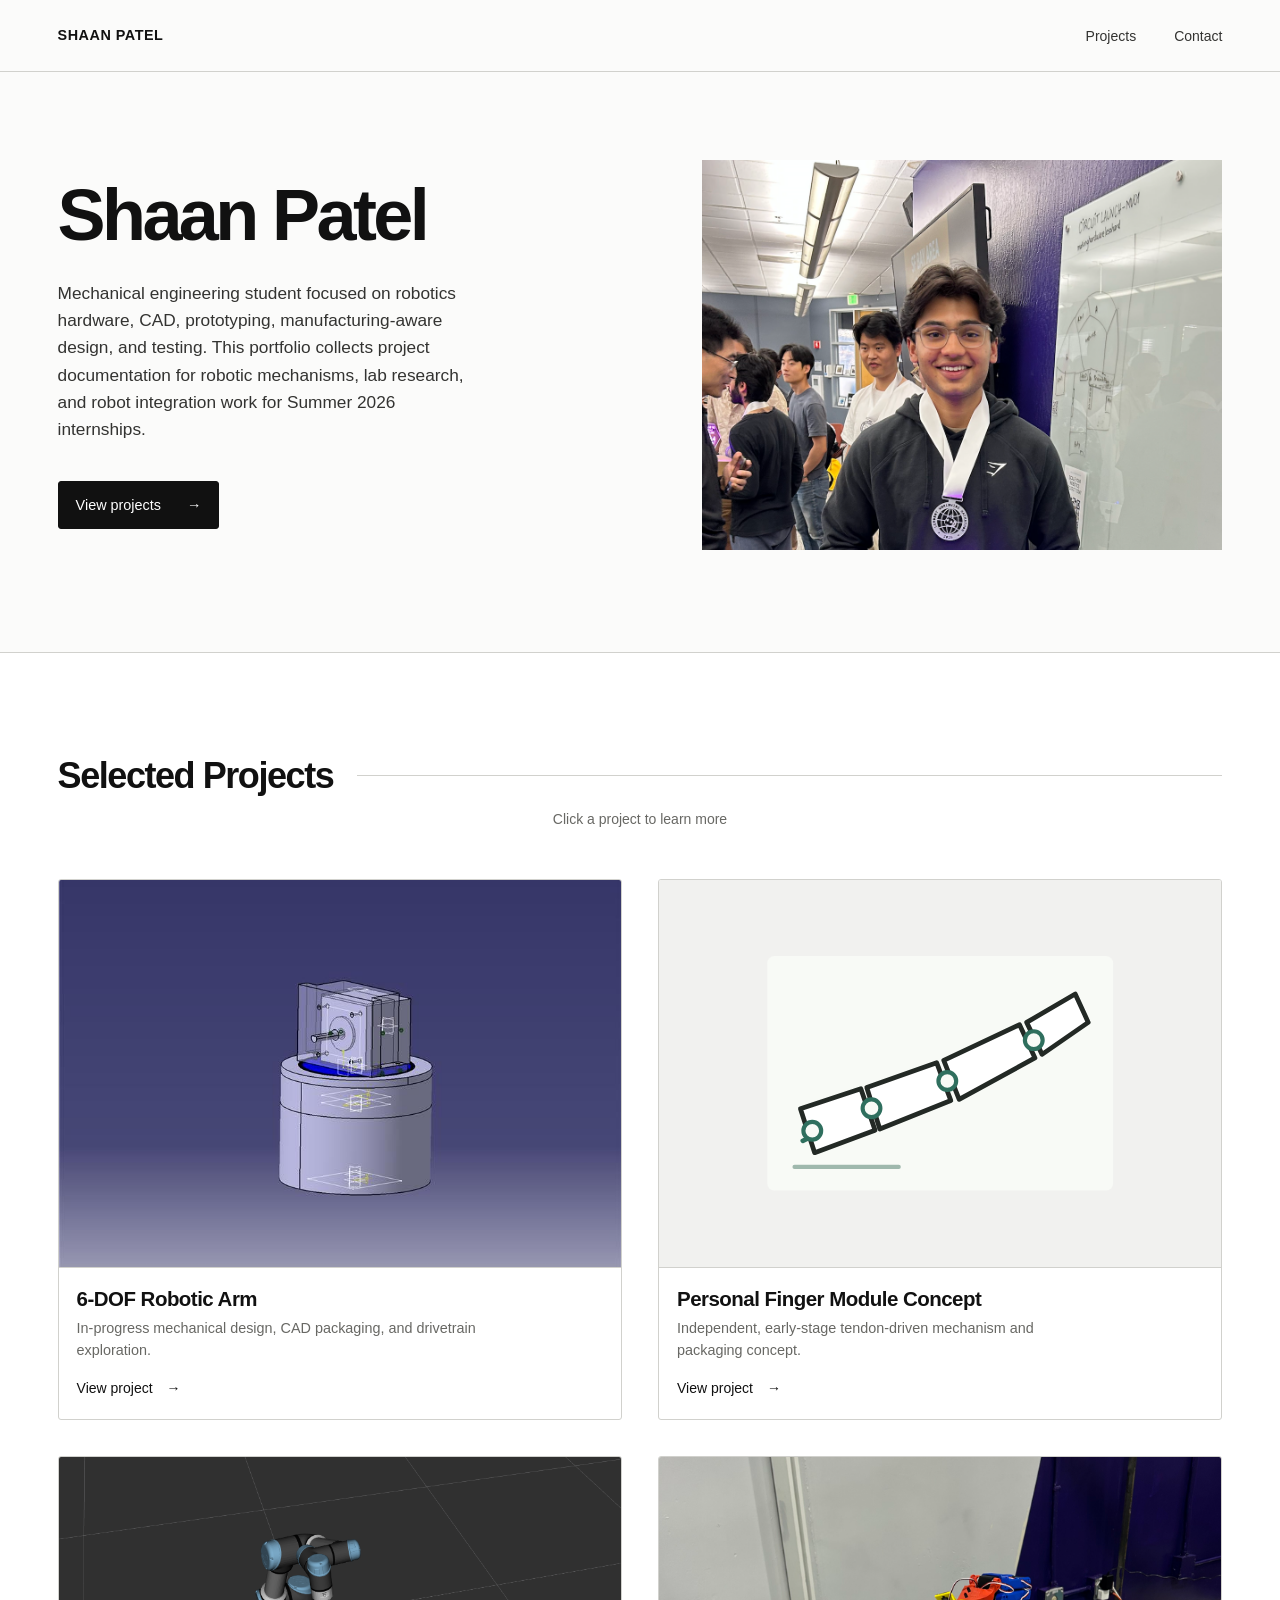
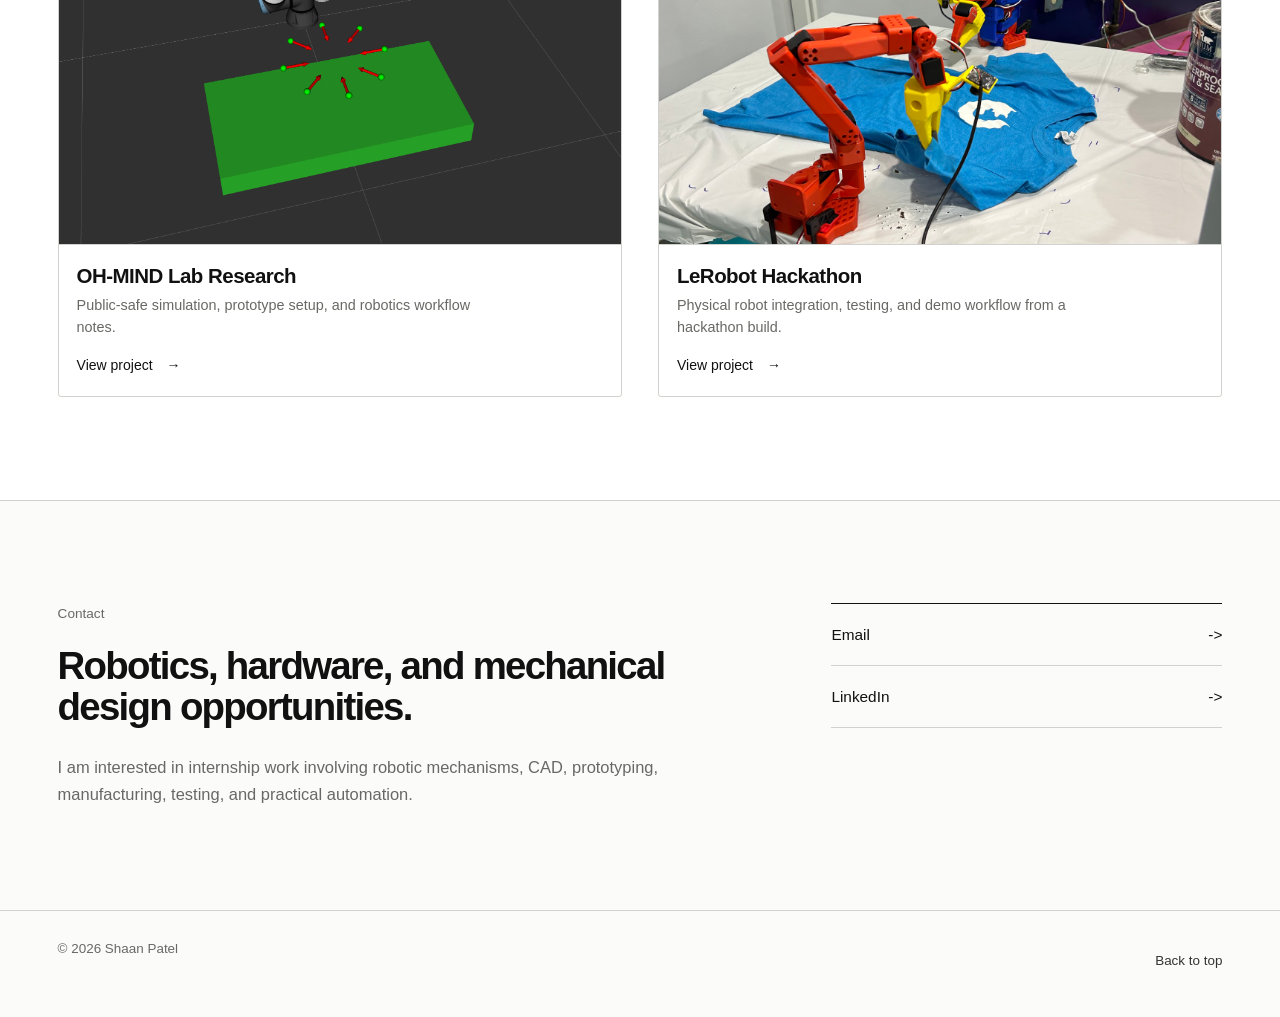
==== commit a864a6ff: "Refine portfolio to match visual references" ====
--- a/index.html
+++ b/index.html
@@ -26,7 +26,7 @@
     >
     <meta name="twitter:image" content="assets/Face.png">
     <meta name="twitter:image:alt" content="Portrait of Shaan Patel at a robotics hackathon">
-    <link rel="stylesheet" href="styles.css?v=20260817-1">
+    <link rel="stylesheet" href="styles.css?v=20260817-2">
   </head>
   <body class="home-page">
     <a class="skip-link" href="#projects">Skip to projects</a>
@@ -51,6 +51,9 @@
               collects project documentation for robotic mechanisms, lab research,
               and robot integration work for Summer 2026 internships.
             </p>
+            <div class="home-intro-actions">
+              <a class="primary-action" href="#projects">View projects <span aria-hidden="true">&rarr;</span></a>
+            </div>
           </div>
           <figure class="home-intro-visual">
             <img
@@ -64,7 +67,7 @@
 
       <section class="home-project-gallery" id="projects" tabindex="-1" aria-labelledby="projects-title">
         <div class="home-project-heading">
-          <h2 id="projects-title">Projects</h2>
+          <h2 id="projects-title">Selected Projects</h2>
           <p>Click a project to learn more</p>
         </div>
 
@@ -81,7 +84,11 @@
                 decoding="async"
               >
             </span>
-            <span class="home-project-title" id="robotic-arm-card-title">6-DOF Robotic Arm</span>
+            <span class="home-project-copy">
+              <span class="home-project-title" id="robotic-arm-card-title">6-DOF Robotic Arm</span>
+              <span class="home-project-description">In-progress mechanical design, CAD packaging, and drivetrain exploration.</span>
+              <span class="home-project-link">View project <span aria-hidden="true">&rarr;</span></span>
+            </span>
           </a>
 
           <a
@@ -98,20 +105,24 @@
                 xmlns="http://www.w3.org/2000/svg"
               >
                 <title id="finger-module-card-visual-title">Concept sketch of a tendon-driven finger module layout</title>
-                <rect x="28" y="42" width="584" height="396" fill="#f2f2f0"></rect>
-                <path d="M88 354 C178 310 264 282 350 248 C430 216 490 178 552 118" fill="none" stroke="#161616" stroke-width="8" stroke-linecap="round" stroke-dasharray="18 13"></path>
-                <path d="M84 300 L186 266 L210 336 L108 374 Z" fill="#ffffff" stroke="#242424" stroke-width="8" stroke-linejoin="round"></path>
-                <path d="M196 264 L314 222 L338 286 L218 334 Z" fill="#ffffff" stroke="#242424" stroke-width="8" stroke-linejoin="round"></path>
-                <path d="M326 218 L454 158 L480 214 L352 284 Z" fill="#ffffff" stroke="#242424" stroke-width="8" stroke-linejoin="round"></path>
-                <path d="M466 154 L548 106 L570 154 L492 208 Z" fill="#ffffff" stroke="#242424" stroke-width="8" stroke-linejoin="round"></path>
-                <circle cx="104" cy="337" r="15" fill="#f2f2f0" stroke="#161616" stroke-width="7"></circle>
-                <circle cx="204" cy="299" r="15" fill="#f2f2f0" stroke="#161616" stroke-width="7"></circle>
-                <circle cx="332" cy="253" r="15" fill="#f2f2f0" stroke="#161616" stroke-width="7"></circle>
-                <circle cx="478" cy="184" r="15" fill="#f2f2f0" stroke="#161616" stroke-width="7"></circle>
-                <path d="M74 398 L250 398" stroke="#969692" stroke-width="7" stroke-linecap="round"></path>
+                <rect x="28" y="42" width="584" height="396" rx="12" fill="#f8faf6"></rect>
+                <path d="M88 354 C178 310 264 282 350 248 C430 216 490 178 552 118" fill="none" stroke="#2f6f5e" stroke-width="8" stroke-linecap="round" stroke-dasharray="18 13"></path>
+                <path d="M84 300 L186 266 L210 336 L108 374 Z" fill="#ffffff" stroke="#232925" stroke-width="8" stroke-linejoin="round"></path>
+                <path d="M196 264 L314 222 L338 286 L218 334 Z" fill="#ffffff" stroke="#232925" stroke-width="8" stroke-linejoin="round"></path>
+                <path d="M326 218 L454 158 L480 214 L352 284 Z" fill="#ffffff" stroke="#232925" stroke-width="8" stroke-linejoin="round"></path>
+                <path d="M466 154 L548 106 L570 154 L492 208 Z" fill="#ffffff" stroke="#232925" stroke-width="8" stroke-linejoin="round"></path>
+                <circle cx="104" cy="337" r="15" fill="#f8faf6" stroke="#2f6f5e" stroke-width="7"></circle>
+                <circle cx="204" cy="299" r="15" fill="#f8faf6" stroke="#2f6f5e" stroke-width="7"></circle>
+                <circle cx="332" cy="253" r="15" fill="#f8faf6" stroke="#2f6f5e" stroke-width="7"></circle>
+                <circle cx="478" cy="184" r="15" fill="#f8faf6" stroke="#2f6f5e" stroke-width="7"></circle>
+                <path d="M74 398 L250 398" stroke="#9fb8ad" stroke-width="7" stroke-linecap="round"></path>
               </svg>
             </span>
-            <span class="home-project-title" id="finger-module-card-title">Personal Finger Module Concept</span>
+            <span class="home-project-copy">
+              <span class="home-project-title" id="finger-module-card-title">Personal Finger Module Concept</span>
+              <span class="home-project-description">Independent, early-stage tendon-driven mechanism and packaging concept.</span>
+              <span class="home-project-link">View project <span aria-hidden="true">&rarr;</span></span>
+            </span>
           </a>
 
           <a
@@ -127,7 +138,11 @@
                 decoding="async"
               >
             </span>
-            <span class="home-project-title" id="omni-lab-card-title">OH-MIND Lab Research</span>
+            <span class="home-project-copy">
+              <span class="home-project-title" id="omni-lab-card-title">OH-MIND Lab Research</span>
+              <span class="home-project-description">Public-safe simulation, prototype setup, and robotics workflow notes.</span>
+              <span class="home-project-link">View project <span aria-hidden="true">&rarr;</span></span>
+            </span>
           </a>
 
           <a
@@ -143,7 +158,11 @@
                 decoding="async"
               >
             </span>
-            <span class="home-project-title" id="lerobot-card-title">LeRobot Hackathon</span>
+            <span class="home-project-copy">
+              <span class="home-project-title" id="lerobot-card-title">LeRobot Hackathon</span>
+              <span class="home-project-description">Physical robot integration, testing, and demo workflow from a hackathon build.</span>
+              <span class="home-project-link">View project <span aria-hidden="true">&rarr;</span></span>
+            </span>
           </a>
         </div>
       </section>
--- a/styles.css
+++ b/styles.css
@@ -1,18 +1,18 @@
 :root {
   color-scheme: light;
-  --background: #f7f7f5;
-  --surface: #ececea;
-  --surface-light: #f1f1ef;
+  --background: #fbfbfa;
+  --surface: #f1f1ef;
+  --surface-light: #f6f6f4;
   --ink: #111111;
   --ink-soft: #333331;
   --muted: #686864;
   --line: #d1d1cd;
   --line-strong: #a7a7a2;
   --focus: #111111;
-  --page: 1440px;
-  --measure: 68ch;
-  --gutter: clamp(20px, 4.5vw, 72px);
-  --section-space: clamp(84px, 11vw, 164px);
+  --page: 1180px;
+  --measure: 72ch;
+  --gutter: clamp(20px, 4.5vw, 60px);
+  --section-space: clamp(72px, 8vw, 112px);
   --sans: "Helvetica Neue", Helvetica, Arial, sans-serif;
 }
 
@@ -100,9 +100,13 @@
 }
 
 .brand {
-  font-size: 0.94rem;
-  font-weight: 600;
-  letter-spacing: -0.01em;
+  display: inline-flex;
+  align-items: center;
+  min-height: 44px;
+  font-size: 0.9rem;
+  font-weight: 650;
+  letter-spacing: 0.035em;
+  text-transform: uppercase;
 }
 
 /* Homepage */
@@ -113,7 +117,7 @@
   justify-content: space-between;
   gap: 24px;
   min-height: 72px;
-  padding-inline: var(--gutter);
+  padding-inline: max(var(--gutter), calc((100vw - var(--page)) / 2));
   border-bottom: 1px solid var(--line);
   background: var(--background);
 }
@@ -129,8 +133,10 @@
 .footer-link {
   position: relative;
   color: var(--ink-soft);
-  font-size: 0.86rem;
+  min-height: 44px;
+  font-size: 0.875rem;
   font-weight: 500;
+  line-height: 44px;
 }
 
 .nav-links a::after,
@@ -162,52 +168,81 @@
 }
 
 .home-intro {
-  padding: clamp(72px, 9vw, 136px) var(--gutter) clamp(88px, 12vw, 176px);
+  padding: clamp(56px, 7vw, 88px) var(--gutter) clamp(72px, 8vw, 104px);
 }
 
 .home-intro-inner {
   display: grid;
-  grid-template-columns: minmax(0, 7fr) minmax(280px, 4fr);
-  gap: clamp(52px, 9vw, 144px);
-  align-items: end;
+  grid-template-columns: minmax(0, 1fr) minmax(320px, 1fr);
+  gap: clamp(42px, 6vw, 76px);
+  align-items: center;
   width: min(100%, var(--page));
   margin-inline: auto;
 }
 
 .home-intro-copy {
-  padding-bottom: clamp(8px, 2vw, 28px);
+  max-width: 560px;
 }
 
 .home-intro h1 {
   margin: 0;
-  max-width: 820px;
-  font-size: clamp(3.7rem, 7vw, 6.4rem);
+  max-width: 620px;
+  font-size: clamp(3.5rem, 6vw, 4.5rem);
+  font-weight: 600;
+  letter-spacing: -0.05em;
+  line-height: 0.96;
+}
+
+.home-intro p {
+  max-width: 43ch;
+  margin: clamp(22px, 2.5vw, 30px) 0 0;
+  color: var(--ink-soft);
+  font-size: clamp(1rem, 1.35vw, 1.08rem);
+  line-height: 1.58;
+}
+
+.home-intro-actions {
+  display: flex;
+  flex-wrap: wrap;
+  gap: 16px 28px;
+  margin-top: clamp(28px, 3vw, 38px);
+}
+
+.primary-action {
+  display: inline-flex;
+  align-items: center;
+  justify-content: space-between;
+  gap: 26px;
+  min-height: 48px;
+  padding: 11px 17px;
+  border: 1px solid var(--ink);
+  border-radius: 3px;
+  color: #ffffff;
+  background: var(--ink);
+  font-size: 0.9rem;
   font-weight: 500;
-  letter-spacing: -0.055em;
-  line-height: 0.92;
-}
-
-.home-intro p {
-  max-width: 660px;
-  margin: clamp(26px, 3vw, 40px) 0 0;
-  color: var(--ink-soft);
-  font-size: clamp(1.05rem, 1.5vw, 1.23rem);
-  line-height: 1.65;
+  text-decoration: none;
+  transition: color 200ms ease, background-color 200ms ease;
+}
+
+.primary-action:hover,
+.primary-action:focus-visible {
+  color: var(--ink);
+  background: transparent;
 }
 
 .home-intro-visual {
   justify-self: end;
-  width: min(100%, 430px);
+  width: min(100%, 520px);
   overflow: hidden;
   background: var(--surface);
 }
 
 .home-intro-visual img {
   width: 100%;
-  aspect-ratio: 4 / 5;
+  aspect-ratio: 4 / 3;
   object-fit: cover;
-  object-position: center 34%;
-  filter: grayscale(1) contrast(1.04);
+  object-position: center top;
   transition: transform 240ms ease;
 }
 
@@ -218,38 +253,55 @@
 }
 
 .home-project-heading {
-  width: min(100%, 760px);
+  display: grid;
+  grid-template-columns: 1fr;
+  gap: 14px;
+  width: min(100%, var(--page));
   margin-inline: auto;
+}
+
+.home-project-heading h2 {
+  display: flex;
+  align-items: center;
+  gap: 24px;
+  margin: 0;
+  font-size: clamp(1.85rem, 3vw, 2.25rem);
+  font-weight: 600;
+  letter-spacing: -0.04em;
+  line-height: 1.1;
+}
+
+.home-project-heading h2::after {
+  flex: 1 1 auto;
+  height: 1px;
+  content: "";
+  background: var(--line);
+}
+
+.home-project-heading p {
+  margin: 0;
+  color: var(--muted);
+  font-size: 0.875rem;
   text-align: center;
-}
-
-.home-project-heading h2 {
-  margin: 0;
-  font-size: clamp(2.3rem, 4.3vw, 3.9rem);
-  font-weight: 500;
-  letter-spacing: -0.045em;
-  line-height: 1;
-}
-
-.home-project-heading p {
-  margin: 18px 0 0;
-  color: var(--muted);
-  font-size: 0.95rem;
 }
 
 .home-project-grid {
   display: grid;
   grid-template-columns: repeat(2, minmax(0, 1fr));
-  gap: clamp(58px, 7vw, 104px) clamp(24px, 4vw, 64px);
+  gap: clamp(28px, 3vw, 36px);
   width: min(100%, var(--page));
-  margin: clamp(52px, 7vw, 92px) auto 0;
+  margin: clamp(32px, 4vw, 48px) auto 0;
 }
 
 .home-project-card {
-  display: grid;
-  grid-template-rows: auto auto;
+  display: block;
   min-width: 0;
+  overflow: hidden;
+  border: 1px solid var(--line);
+  border-radius: 3px;
   color: var(--ink);
+  background: #ffffff;
+  transition: border-color 200ms ease;
 }
 
 .home-project-media {
@@ -263,12 +315,11 @@
 .home-project-media .concept-sketch {
   width: 100%;
   height: 100%;
-  transition: transform 240ms ease, filter 240ms ease;
+  transition: transform 220ms ease;
 }
 
 .home-project-media img {
   object-fit: cover;
-  filter: grayscale(1) contrast(1.03);
 }
 
 .home-project-media-sketch .concept-sketch {
@@ -276,25 +327,43 @@
   color: var(--ink);
 }
 
+.home-project-copy {
+  display: block;
+  padding: 18px 18px 20px;
+  border-top: 1px solid var(--line);
+}
+
+.home-project-title,
+.home-project-description,
+.home-project-link {
+  display: block;
+}
+
 .home-project-title {
-  display: flex;
-  align-items: baseline;
-  justify-content: space-between;
-  gap: 18px;
-  padding: 17px 0 0;
-  border-top: 1px solid var(--ink);
-  font-size: clamp(1.14rem, 1.8vw, 1.5rem);
-  font-weight: 500;
+  font-size: clamp(1.08rem, 1.6vw, 1.28rem);
+  font-weight: 600;
   letter-spacing: -0.025em;
   line-height: 1.25;
 }
 
-.home-project-title::after {
-  flex: 0 0 auto;
-  content: "\2197";
+.home-project-description {
+  max-width: 50ch;
+  margin-top: 7px;
   color: var(--muted);
-  font-size: 0.95rem;
-  transition: transform 220ms ease, color 220ms ease;
+  font-size: 0.9rem;
+  line-height: 1.5;
+}
+
+.home-project-link {
+  margin-top: 16px;
+  font-size: 0.875rem;
+  font-weight: 500;
+}
+
+.home-project-link span {
+  display: inline-block;
+  margin-left: 10px;
+  transition: transform 200ms ease;
 }
 
 .contact-section {
@@ -305,7 +374,7 @@
 .contact-grid {
   display: grid;
   grid-template-columns: minmax(0, 7fr) minmax(250px, 4fr);
-  gap: clamp(44px, 9vw, 144px);
+  gap: clamp(44px, 7vw, 92px);
   align-items: start;
   width: min(100%, var(--page));
   margin-inline: auto;
@@ -318,10 +387,10 @@
 }
 
 .contact-section h2 {
-  max-width: 820px;
-  margin: 0;
-  font-size: clamp(2.1rem, 4vw, 3.6rem);
-  font-weight: 500;
+  max-width: 720px;
+  margin: 0;
+  font-size: clamp(1.85rem, 3vw, 2.65rem);
+  font-weight: 600;
   letter-spacing: -0.045em;
   line-height: 1.06;
 }
@@ -372,6 +441,9 @@
 
 footer a {
   position: relative;
+  display: inline-flex;
+  align-items: center;
+  min-height: 44px;
   color: var(--ink-soft);
 }
 
@@ -386,8 +458,6 @@
 }
 
 .visual-project-nav,
-.visual-project-title,
-.visual-project-hero,
 .visual-project-main,
 .visual-project-footer {
   width: min(100%, var(--page));
@@ -409,41 +479,29 @@
 }
 
 .visual-project-title {
-  display: grid;
-  grid-template-columns: minmax(0, 7fr) minmax(280px, 4fr);
-  gap: 16px clamp(40px, 8vw, 128px);
-  align-items: end;
-  padding: clamp(70px, 10vw, 148px) 0 clamp(38px, 5vw, 72px);
+  max-width: 920px;
+  padding: clamp(44px, 6vw, 72px) 0 0;
 }
 
 .visual-project-title h1 {
-  grid-row: span 2;
-  max-width: 980px;
-  margin: 0;
-  font-size: clamp(3.4rem, 7.2vw, 6.5rem);
+  max-width: 900px;
+  margin: 0;
+  font-size: clamp(2.5rem, 4.5vw, 3.2rem);
+  font-weight: 600;
+  letter-spacing: -0.05em;
+  line-height: 0.98;
+}
+
+.visual-project-subtitle {
+  margin: 14px 0 0;
+  color: var(--ink-soft);
+  font-size: 0.95rem;
   font-weight: 500;
-  letter-spacing: -0.06em;
-  line-height: 0.92;
-}
-
-.visual-project-subtitle {
-  margin: 0;
-  color: var(--ink);
-  font-size: clamp(1rem, 1.45vw, 1.22rem);
-  font-weight: 500;
-  line-height: 1.35;
-}
-
-.visual-project-status {
-  max-width: 560px;
-  margin: 0;
-  color: var(--muted);
-  font-size: 0.96rem;
-  line-height: 1.58;
+  line-height: 1.45;
 }
 
 .visual-project-hero {
-  margin-bottom: clamp(62px, 8vw, 112px);
+  margin-bottom: clamp(44px, 5vw, 64px);
 }
 
 .visual-project-hero img,
@@ -451,14 +509,7 @@
 .visual-step > figure > img,
 .visual-step > figure > .visual-concept-sketch {
   width: 100%;
-  height: clamp(390px, 62vw, 850px);
-  background: var(--surface-light);
-  object-fit: contain;
-}
-
-.visual-project-hero img,
-.visual-step > figure > img {
-  padding: clamp(8px, 1.6vw, 24px);
+  height: auto;
 }
 
 .visual-project-hero .visual-concept-sketch,
@@ -468,26 +519,26 @@
 
 .visual-project-hero > figcaption {
   max-width: 760px;
-  margin: 13px 0 0;
+  margin: 7px 0 0;
   color: var(--muted);
-  font-size: 0.82rem;
-  line-height: 1.5;
+  font-size: 0.875rem;
+  line-height: 1.45;
 }
 
 .visual-project-main {
-  padding-bottom: clamp(88px, 12vw, 180px);
+  padding-bottom: clamp(80px, 9vw, 120px);
 }
 
 .visual-project-intro {
   max-width: var(--measure);
-  margin-bottom: clamp(84px, 11vw, 164px);
+  margin: clamp(20px, 2.5vw, 30px) 0 clamp(28px, 3.5vw, 44px);
 }
 
 .visual-project-intro p {
   margin: 0;
   color: var(--ink-soft);
-  font-size: clamp(1.08rem, 1.5vw, 1.25rem);
-  line-height: 1.7;
+  font-size: clamp(1rem, 1.25vw, 1.08rem);
+  line-height: 1.58;
 }
 
 .visual-project-intro p + p {
@@ -496,7 +547,7 @@
 
 .visual-walkthrough {
   display: grid;
-  gap: clamp(88px, 12vw, 176px);
+  gap: clamp(44px, 5.5vw, 68px);
 }
 
 .visual-step figure {
@@ -504,29 +555,23 @@
 }
 
 .visual-step figcaption {
-  display: grid;
-  grid-template-columns: minmax(180px, 3fr) minmax(0, 7fr);
-  gap: clamp(24px, 6vw, 96px);
-  align-items: start;
-  margin-top: 18px;
-  border-top: 1px solid var(--ink);
-  padding-top: 18px;
+  margin-top: 8px;
 }
 
 .visual-step h2 {
   margin: 0;
-  font-size: clamp(1.25rem, 2.2vw, 1.85rem);
-  font-weight: 500;
-  letter-spacing: -0.03em;
-  line-height: 1.18;
+  font-size: 1rem;
+  font-weight: 600;
+  letter-spacing: -0.015em;
+  line-height: 1.35;
 }
 
 .visual-step p {
-  max-width: 760px;
-  margin: 0;
+  max-width: 76ch;
+  margin: 4px 0 0;
   color: var(--muted);
-  font-size: 1rem;
-  line-height: 1.68;
+  font-size: 0.9rem;
+  line-height: 1.52;
 }
 
 .visual-step p a {
@@ -537,31 +582,44 @@
 .gearbox-image-grid {
   display: grid;
   grid-template-columns: repeat(2, minmax(0, 1fr));
-  gap: 2px;
-  background: var(--line);
-}
-
-.torque-image-grid img,
-.gearbox-image-grid img {
+  gap: clamp(12px, 1.5vw, 18px);
+}
+
+.gallery-item img {
   width: 100%;
-  height: clamp(300px, 38vw, 560px);
-  padding: clamp(8px, 1.5vw, 22px);
-  background: var(--surface-light);
-  object-fit: contain;
+  height: auto;
+}
+
+.gallery-item figcaption {
+  margin-top: 7px;
+  color: var(--muted);
+  font-size: 0.875rem;
+  line-height: 1.45;
+}
+
+.visual-step-summary {
+  margin-top: 20px;
+  border-top: 1px solid var(--line);
+  padding-top: 14px;
+}
+
+.lerobot-page .visual-project-hero {
+  width: min(100%, 720px);
+  margin-inline: auto;
 }
 
 .visual-skills,
 .visual-other-projects {
-  margin-top: clamp(96px, 13vw, 188px);
+  margin-top: clamp(68px, 8vw, 104px);
   border-top: 1px solid var(--ink);
-  padding-top: 24px;
+  padding-top: 20px;
 }
 
 .visual-skills h2,
 .visual-other-projects h2 {
-  margin: 0 0 clamp(28px, 4vw, 52px);
-  font-size: clamp(1.65rem, 3vw, 2.6rem);
-  font-weight: 500;
+  margin: 0 0 clamp(24px, 3vw, 38px);
+  font-size: clamp(1.55rem, 2.5vw, 2rem);
+  font-weight: 600;
   letter-spacing: -0.04em;
   line-height: 1.1;
 }
@@ -591,15 +649,15 @@
 .visual-project-link-grid {
   display: grid;
   grid-template-columns: repeat(3, minmax(0, 1fr));
-  gap: clamp(24px, 4vw, 58px);
+  gap: clamp(20px, 3vw, 36px);
 }
 
 .visual-project-link {
   display: block;
   min-width: 0;
   color: var(--ink);
-  font-size: clamp(1rem, 1.55vw, 1.28rem);
-  font-weight: 500;
+  font-size: clamp(0.95rem, 1.3vw, 1.1rem);
+  font-weight: 600;
   letter-spacing: -0.02em;
   line-height: 1.25;
 }
@@ -616,18 +674,17 @@
 .visual-project-thumb svg {
   width: 100%;
   height: 100%;
-  transition: transform 240ms ease, filter 240ms ease;
+  transition: transform 220ms ease;
 }
 
 .visual-project-thumb img {
   object-fit: cover;
-  filter: grayscale(1) contrast(1.03);
 }
 
 .visual-project-thumb-sketch {
   display: grid;
   place-items: center;
-  color: var(--ink);
+  color: #2f6f5e;
 }
 
 .visual-project-thumb-sketch svg {
@@ -655,16 +712,19 @@
     transform: scale(1.012);
   }
 
-  .home-project-card:hover .home-project-title::after,
-  .home-project-card:focus-visible .home-project-title::after {
-    color: var(--ink);
-    transform: translate(2px, -2px);
+  .home-project-card:hover,
+  .home-project-card:focus-visible {
+    border-color: var(--line-strong);
+  }
+
+  .home-project-card:hover .home-project-link span,
+  .home-project-card:focus-visible .home-project-link span {
+    transform: translateX(3px);
   }
 }
 
 @media (max-width: 980px) {
   .home-intro-inner,
-  .visual-project-title,
   .contact-grid {
     grid-template-columns: 1fr;
   }
@@ -682,18 +742,40 @@
     width: min(58vw, 430px);
   }
 
-  .visual-project-title h1 {
-    grid-row: auto;
-    margin-bottom: 22px;
-  }
-
-  .visual-project-subtitle,
-  .visual-project-status {
+  .visual-project-subtitle {
     max-width: 680px;
   }
 
   .contact-links {
     max-width: 600px;
+  }
+
+}
+
+@media (min-width: 721px) {
+  .lerobot-page .visual-walkthrough {
+    grid-template-columns: repeat(2, minmax(0, 1fr));
+    column-gap: clamp(18px, 2.5vw, 30px);
+  }
+}
+
+@media (min-width: 900px) {
+  .finger-page .visual-walkthrough,
+  .robotic-arm-page .visual-walkthrough {
+    grid-template-columns: repeat(2, minmax(0, 1fr));
+    column-gap: clamp(18px, 2.5vw, 30px);
+  }
+
+  .robotic-arm-page .torque-calculations-step,
+  .robotic-arm-page .gearbox-design-step {
+    grid-column: 1 / -1;
+  }
+}
+
+@media (min-width: 1000px) {
+  .omni-page .visual-walkthrough {
+    grid-template-columns: repeat(3, minmax(0, 1fr));
+    column-gap: clamp(16px, 2vw, 24px);
   }
 }
 
@@ -712,11 +794,11 @@
   }
 
   .home-intro h1 {
-    font-size: clamp(3.35rem, 16vw, 5.1rem);
+    font-size: clamp(3rem, 14vw, 4.35rem);
   }
 
   .home-intro-visual {
-    width: min(82vw, 410px);
+    width: 100%;
   }
 
   .home-project-grid,
@@ -725,7 +807,7 @@
   }
 
   .home-project-grid {
-    gap: 56px;
+    gap: 28px;
   }
 
   .visual-project-nav {
@@ -739,34 +821,17 @@
   }
 
   .visual-project-title {
-    padding-top: 62px;
+    padding-top: 46px;
   }
 
   .visual-project-title h1 {
-    font-size: clamp(3.15rem, 15vw, 4.7rem);
-    line-height: 0.95;
-  }
-
-  .visual-project-hero img,
-  .visual-project-hero .visual-concept-sketch,
-  .visual-step > figure > img,
-  .visual-step > figure > .visual-concept-sketch {
-    height: clamp(290px, 82vw, 480px);
-  }
-
-  .visual-step figcaption {
-    grid-template-columns: 1fr;
-    gap: 12px;
+    font-size: clamp(2.35rem, 11vw, 3.25rem);
+    line-height: 1;
   }
 
   .torque-image-grid,
   .gearbox-image-grid {
     grid-template-columns: 1fr;
-  }
-
-  .torque-image-grid img,
-  .gearbox-image-grid img {
-    height: clamp(260px, 78vw, 430px);
   }
 
   .visual-skill-list {
@@ -786,13 +851,13 @@
 
 @media (max-width: 420px) {
   .brand {
-    font-size: 0.88rem;
+    font-size: 0.82rem;
   }
 
   .nav-links a,
   .back-link,
   .footer-link {
-    font-size: 0.8rem;
+    font-size: 0.875rem;
   }
 
   .home-project-media,
@@ -819,7 +884,7 @@
   .home-project-media .concept-sketch,
   .visual-project-thumb img,
   .visual-project-thumb svg,
-  .home-project-title::after {
+  .home-project-link span {
     transform: none !important;
   }
 }
